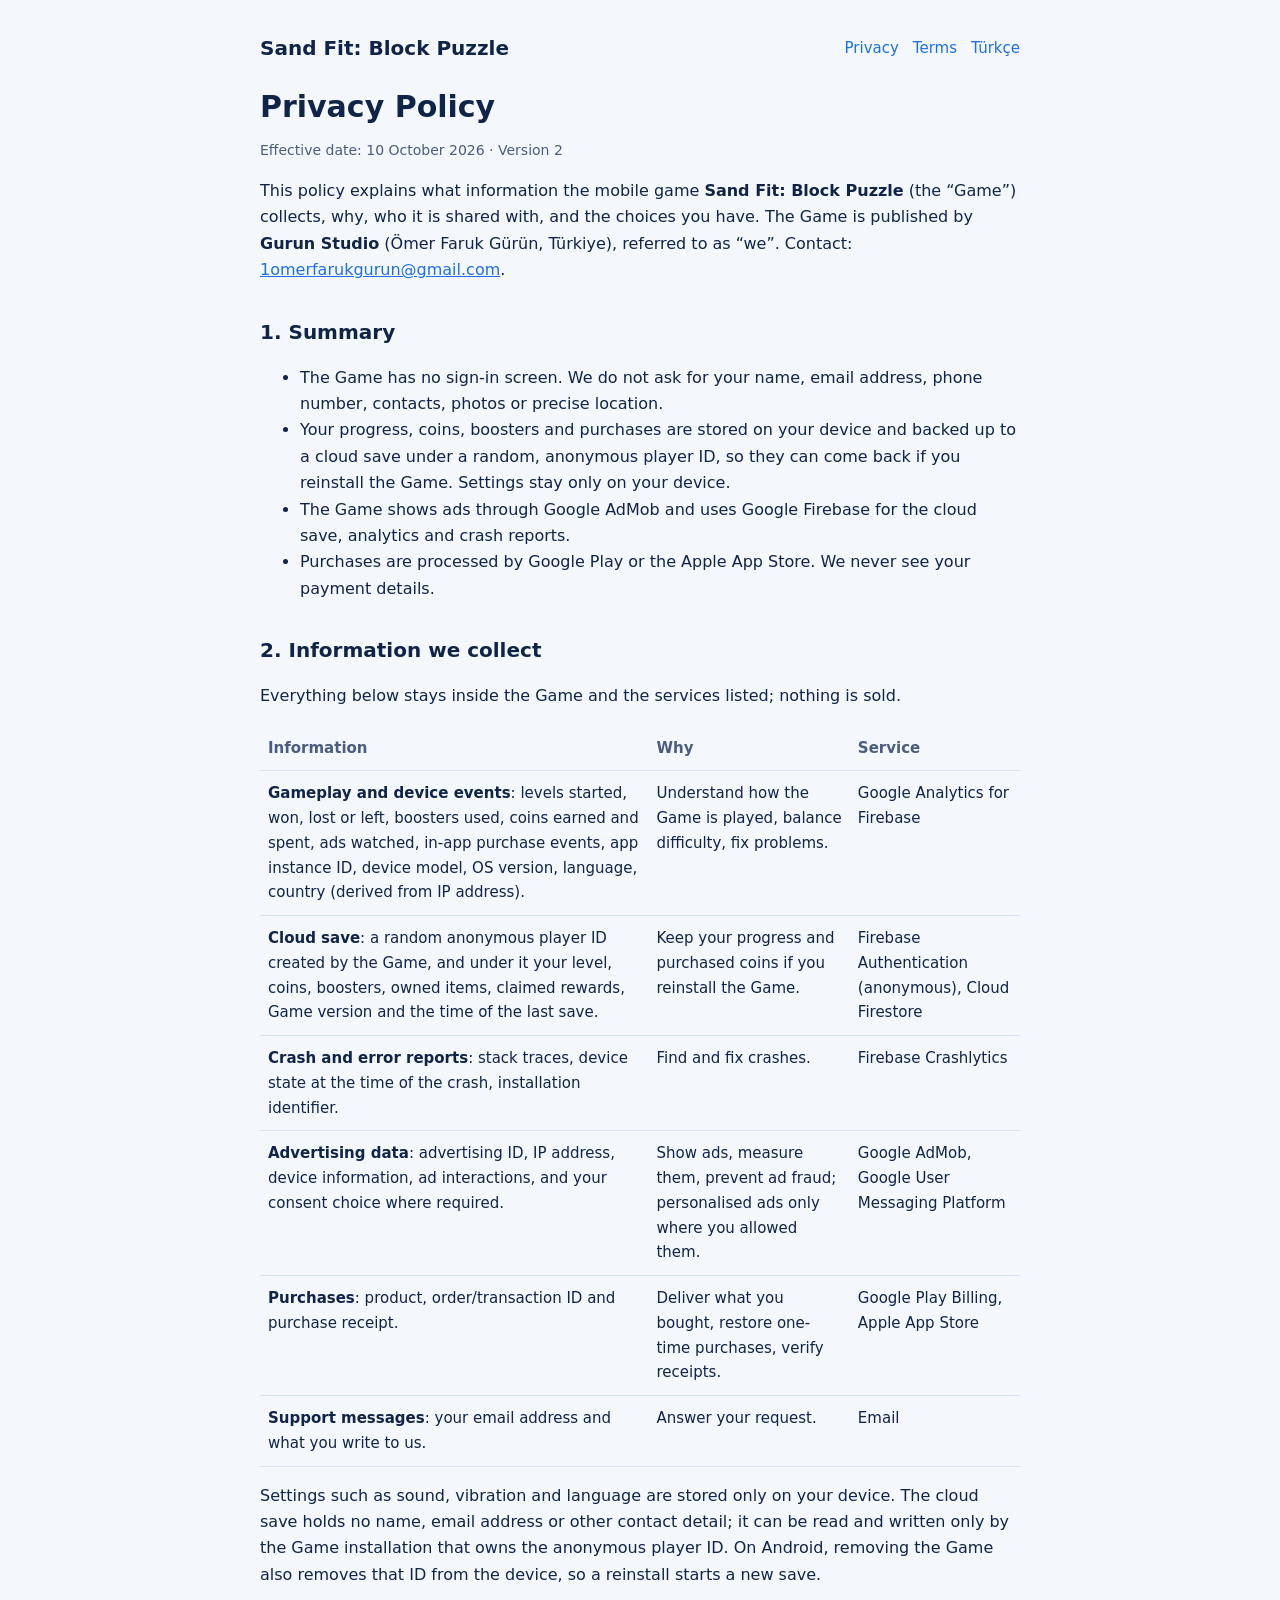
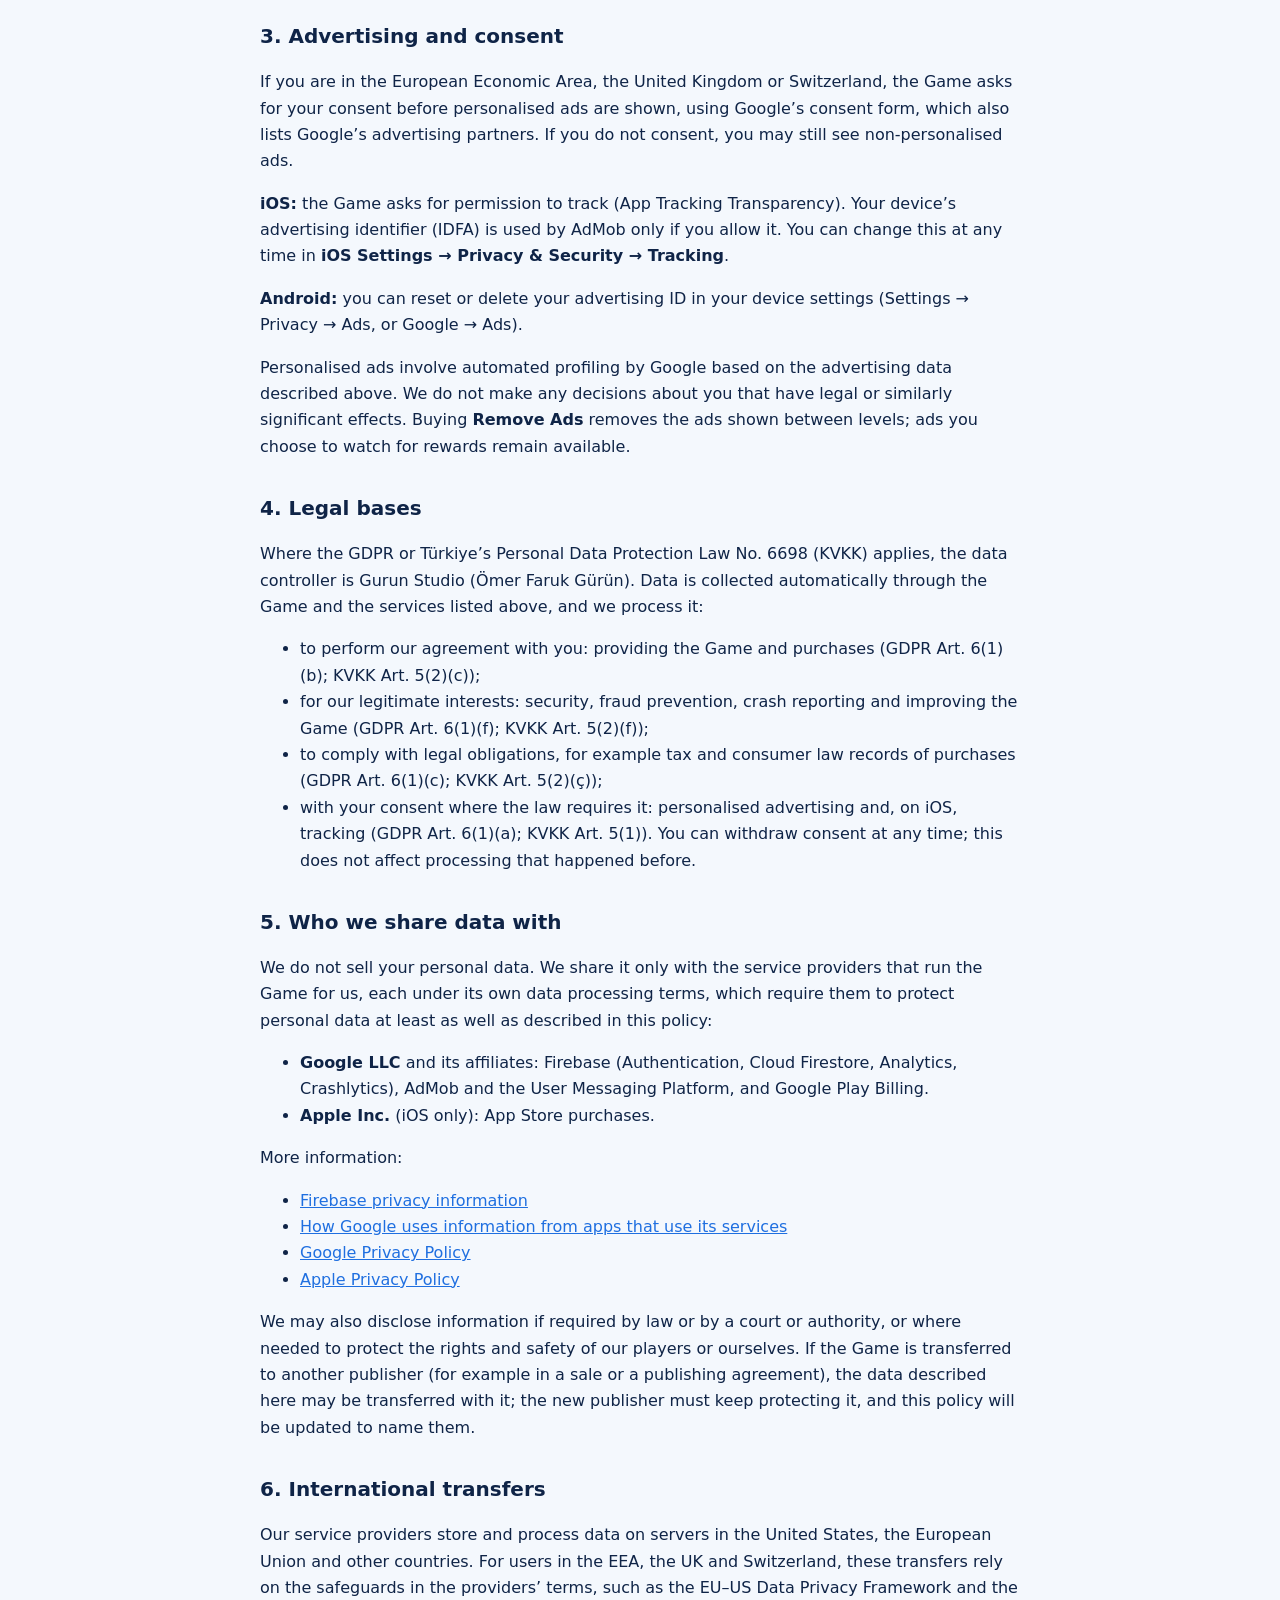
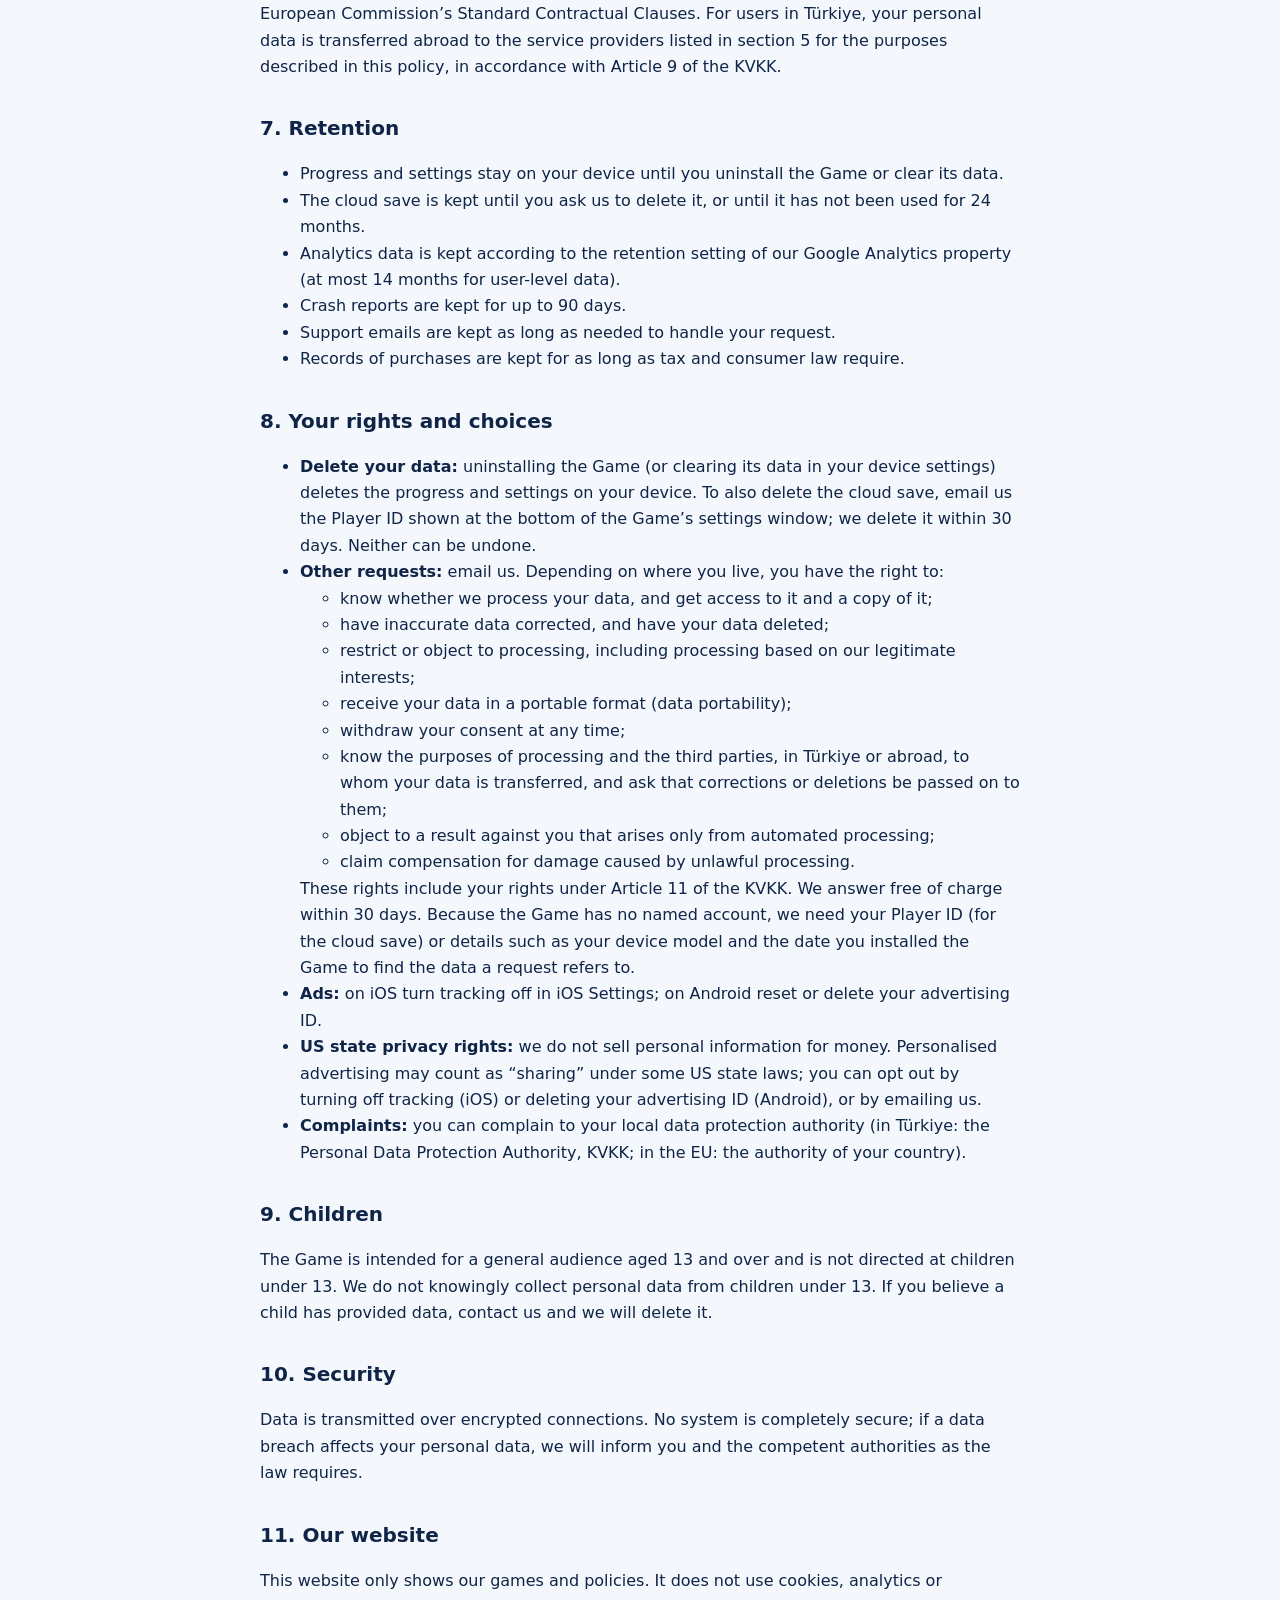
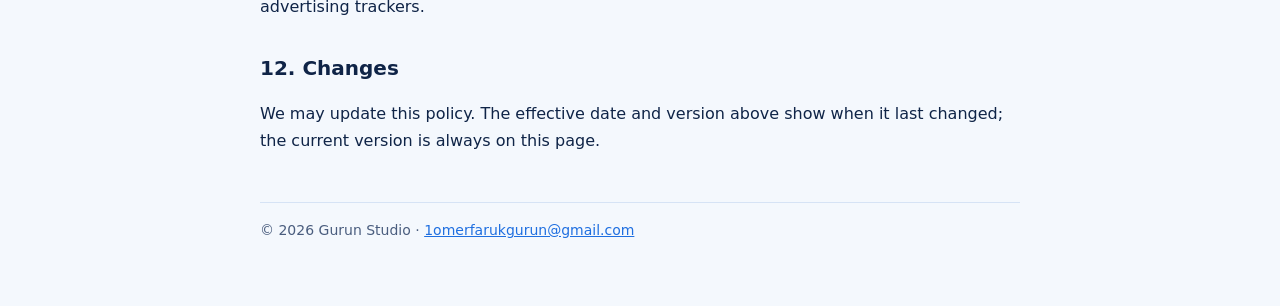
==== sandfit/privacy/index.html @ 0b16d581 "Sand Fit gizlilik politikasi: veri silme bolumune baglanti cipasi" ====
<!doctype html>
<html lang="en">
<head>
<meta charset="utf-8">
<meta name="viewport" content="width=device-width, initial-scale=1">
<title>Privacy Policy – Sand Fit: Block Puzzle</title>
<link rel="stylesheet" href="/sandfit/style.css">
</head>
<body>
<main>
<header>
  <a class="brand" href="/">Sand Fit: Block Puzzle</a>
  <nav><a href="/sandfit/privacy/">Privacy</a><a href="/sandfit/terms/">Terms</a><a href="/sandfit/tr/privacy/">Türkçe</a></nav>
</header>

<h1>Privacy Policy</h1>
<p class="muted">Effective date: 10 October 2026 · Version 2</p>

<p>This policy explains what information the mobile game <strong>Sand Fit: Block Puzzle</strong> (the “Game”) collects, why, who it is shared with, and the choices you have. The Game is published by <strong>Gurun Studio</strong> (Ömer Faruk Gürün, Türkiye), referred to as “we”. Contact: <a href="mailto:1omerfarukgurun@gmail.com">1omerfarukgurun@gmail.com</a>.</p>

<h2>1. Summary</h2>
<ul>
  <li>The Game has no sign-in screen. We do not ask for your name, email address, phone number, contacts, photos or precise location.</li>
  <li>Your progress, coins, boosters and purchases are stored on your device and backed up to a cloud save under a random, anonymous player ID, so they can come back if you reinstall the Game. Settings stay only on your device.</li>
  <li>The Game shows ads through Google AdMob and uses Google Firebase for the cloud save, analytics and crash reports.</li>
  <li>Purchases are processed by Google Play or the Apple App Store. We never see your payment details.</li>
</ul>

<h2>2. Information we collect</h2>
<p>Everything below stays inside the Game and the services listed; nothing is sold.</p>
<div class="table-wrap">
<table>
  <tr><th>Information</th><th>Why</th><th>Service</th></tr>
  <tr><td><strong>Gameplay and device events</strong>: levels started, won, lost or left, boosters used, coins earned and spent, ads watched, in-app purchase events, app instance ID, device model, OS version, language, country (derived from IP address).</td><td>Understand how the Game is played, balance difficulty, fix problems.</td><td>Google Analytics for Firebase</td></tr>
  <tr><td><strong>Cloud save</strong>: a random anonymous player ID created by the Game, and under it your level, coins, boosters, owned items, claimed rewards, Game version and the time of the last save.</td><td>Keep your progress and purchased coins if you reinstall the Game.</td><td>Firebase Authentication (anonymous), Cloud Firestore</td></tr>
  <tr><td><strong>Crash and error reports</strong>: stack traces, device state at the time of the crash, installation identifier.</td><td>Find and fix crashes.</td><td>Firebase Crashlytics</td></tr>
  <tr><td><strong>Advertising data</strong>: advertising ID, IP address, device information, ad interactions, and your consent choice where required.</td><td>Show ads, measure them, prevent ad fraud; personalised ads only where you allowed them.</td><td>Google AdMob, Google User Messaging Platform</td></tr>
  <tr><td><strong>Purchases</strong>: product, order/transaction ID and purchase receipt.</td><td>Deliver what you bought, restore one-time purchases, verify receipts.</td><td>Google Play Billing, Apple App Store</td></tr>
  <tr><td><strong>Support messages</strong>: your email address and what you write to us.</td><td>Answer your request.</td><td>Email</td></tr>
</table>
</div>
<p>Settings such as sound, vibration and language are stored only on your device. The cloud save holds no name, email address or other contact detail; it can be read and written only by the Game installation that owns the anonymous player ID. On Android, removing the Game also removes that ID from the device, so a reinstall starts a new save.</p>

<h2>3. Advertising and consent</h2>
<p>If you are in the European Economic Area, the United Kingdom or Switzerland, the Game asks for your consent before personalised ads are shown, using Google’s consent form, which also lists Google’s advertising partners. If you do not consent, you may still see non-personalised ads.</p>
<p><strong>iOS:</strong> the Game asks for permission to track (App Tracking Transparency). Your device’s advertising identifier (IDFA) is used by AdMob only if you allow it. You can change this at any time in <strong>iOS Settings → Privacy &amp; Security → Tracking</strong>.</p>
<p><strong>Android:</strong> you can reset or delete your advertising ID in your device settings (Settings → Privacy → Ads, or Google → Ads).</p>
<p>Personalised ads involve automated profiling by Google based on the advertising data described above. We do not make any decisions about you that have legal or similarly significant effects. Buying <strong>Remove Ads</strong> removes the ads shown between levels; ads you choose to watch for rewards remain available.</p>

<h2>4. Legal bases</h2>
<p>Where the GDPR or Türkiye’s Personal Data Protection Law No. 6698 (KVKK) applies, the data controller is Gurun Studio (Ömer Faruk Gürün). Data is collected automatically through the Game and the services listed above, and we process it:</p>
<ul>
  <li>to perform our agreement with you: providing the Game and purchases (GDPR Art. 6(1)(b); KVKK Art. 5(2)(c));</li>
  <li>for our legitimate interests: security, fraud prevention, crash reporting and improving the Game (GDPR Art. 6(1)(f); KVKK Art. 5(2)(f));</li>
  <li>to comply with legal obligations, for example tax and consumer law records of purchases (GDPR Art. 6(1)(c); KVKK Art. 5(2)(ç));</li>
  <li>with your consent where the law requires it: personalised advertising and, on iOS, tracking (GDPR Art. 6(1)(a); KVKK Art. 5(1)). You can withdraw consent at any time; this does not affect processing that happened before.</li>
</ul>

<h2>5. Who we share data with</h2>
<p>We do not sell your personal data. We share it only with the service providers that run the Game for us, each under its own data processing terms, which require them to protect personal data at least as well as described in this policy:</p>
<ul>
  <li><strong>Google LLC</strong> and its affiliates: Firebase (Authentication, Cloud Firestore, Analytics, Crashlytics), AdMob and the User Messaging Platform, and Google Play Billing.</li>
  <li><strong>Apple Inc.</strong> (iOS only): App Store purchases.</li>
</ul>
<p>More information:</p>
<ul>
  <li><a href="https://firebase.google.com/support/privacy" rel="noopener">Firebase privacy information</a></li>
  <li><a href="https://policies.google.com/technologies/partner-sites" rel="noopener">How Google uses information from apps that use its services</a></li>
  <li><a href="https://policies.google.com/privacy" rel="noopener">Google Privacy Policy</a></li>
  <li><a href="https://www.apple.com/legal/privacy/" rel="noopener">Apple Privacy Policy</a></li>
</ul>
<p>We may also disclose information if required by law or by a court or authority, or where needed to protect the rights and safety of our players or ourselves. If the Game is transferred to another publisher (for example in a sale or a publishing agreement), the data described here may be transferred with it; the new publisher must keep protecting it, and this policy will be updated to name them.</p>

<h2>6. International transfers</h2>
<p>Our service providers store and process data on servers in the United States, the European Union and other countries. For users in the EEA, the UK and Switzerland, these transfers rely on the safeguards in the providers’ terms, such as the EU–US Data Privacy Framework and the European Commission’s Standard Contractual Clauses. For users in Türkiye, your personal data is transferred abroad to the service providers listed in section 5 for the purposes described in this policy, in accordance with Article 9 of the KVKK.</p>

<h2>7. Retention</h2>
<ul>
  <li>Progress and settings stay on your device until you uninstall the Game or clear its data.</li>
  <li>The cloud save is kept until you ask us to delete it, or until it has not been used for 24 months.</li>
  <li>Analytics data is kept according to the retention setting of our Google Analytics property (at most 14 months for user-level data).</li>
  <li>Crash reports are kept for up to 90 days.</li>
  <li>Support emails are kept as long as needed to handle your request.</li>
  <li>Records of purchases are kept for as long as tax and consumer law require.</li>
</ul>

<h2 id="delete">8. Your rights and choices</h2>
<ul>
  <li><strong>Delete your data:</strong> uninstalling the Game (or clearing its data in your device settings) deletes the progress and settings on your device. To also delete the cloud save, email us the Player ID shown at the bottom of the Game’s settings window; we delete it within 30 days. Neither can be undone.</li>
  <li><strong>Other requests:</strong> email us. Depending on where you live, you have the right to:
    <ul>
      <li>know whether we process your data, and get access to it and a copy of it;</li>
      <li>have inaccurate data corrected, and have your data deleted;</li>
      <li>restrict or object to processing, including processing based on our legitimate interests;</li>
      <li>receive your data in a portable format (data portability);</li>
      <li>withdraw your consent at any time;</li>
      <li>know the purposes of processing and the third parties, in Türkiye or abroad, to whom your data is transferred, and ask that corrections or deletions be passed on to them;</li>
      <li>object to a result against you that arises only from automated processing;</li>
      <li>claim compensation for damage caused by unlawful processing.</li>
    </ul>
    These rights include your rights under Article 11 of the KVKK. We answer free of charge within 30 days. Because the Game has no named account, we need your Player ID (for the cloud save) or details such as your device model and the date you installed the Game to find the data a request refers to.</li>
  <li><strong>Ads:</strong> on iOS turn tracking off in iOS Settings; on Android reset or delete your advertising ID.</li>
  <li><strong>US state privacy rights:</strong> we do not sell personal information for money. Personalised advertising may count as “sharing” under some US state laws; you can opt out by turning off tracking (iOS) or deleting your advertising ID (Android), or by emailing us.</li>
  <li><strong>Complaints:</strong> you can complain to your local data protection authority (in Türkiye: the Personal Data Protection Authority, KVKK; in the EU: the authority of your country).</li>
</ul>

<h2>9. Children</h2>
<p>The Game is intended for a general audience aged 13 and over and is not directed at children under 13. We do not knowingly collect personal data from children under 13. If you believe a child has provided data, contact us and we will delete it.</p>

<h2>10. Security</h2>
<p>Data is transmitted over encrypted connections. No system is completely secure; if a data breach affects your personal data, we will inform you and the competent authorities as the law requires.</p>

<h2>11. Our website</h2>
<p>This website only shows our games and policies. It does not use cookies, analytics or advertising trackers.</p>

<h2>12. Changes</h2>
<p>We may update this policy. The effective date and version above show when it last changed; the current version is always on this page.</p>

<footer class="muted">© 2026 Gurun Studio · <a href="mailto:1omerfarukgurun@gmail.com">1omerfarukgurun@gmail.com</a></footer>
</main>
</body>
</html>
---- sandfit/style.css ----
:root {
  --ink: #0f2447;
  --muted: #4a5d7e;
  --line: #d6e3f5;
  --bg: #f4f8fd;
  --card: #ffffff;
  --accent: #1f6fe0;
}
@media (prefers-color-scheme: dark) {
  :root { --ink: #e6eefb; --muted: #9fb2d0; --line: #253a5c; --bg: #0c1a33; --card: #13264a; --accent: #6aa8ff; }
}
* { box-sizing: border-box; }
body {
  margin: 0;
  font: 16px/1.65 system-ui, -apple-system, "Segoe UI", Roboto, sans-serif;
  color: var(--ink);
  background: var(--bg);
  padding: 0 16px;
}
main { max-width: 760px; margin: 0 auto; padding: 32px 0 64px; }
header { display: flex; justify-content: space-between; align-items: center; gap: 12px; flex-wrap: wrap; margin-bottom: 24px; }
header a.brand { font-weight: 800; font-size: 20px; color: var(--ink); text-decoration: none; }
nav a { margin-left: 14px; color: var(--accent); text-decoration: none; font-size: 15px; }
nav a:first-child { margin-left: 0; }
h1 { font-size: 30px; line-height: 1.2; margin: 8px 0 4px; }
h2 { font-size: 20px; margin: 32px 0 8px; }
p, li { color: var(--ink); }
.muted { color: var(--muted); font-size: 14px; }
table { width: 100%; border-collapse: collapse; font-size: 15px; }
th, td { text-align: left; vertical-align: top; padding: 10px 8px; border-bottom: 1px solid var(--line); }
th { color: var(--muted); font-weight: 600; }
.table-wrap { overflow-x: auto; }
a { color: var(--accent); }
footer { margin-top: 48px; padding-top: 16px; border-top: 1px solid var(--line); }
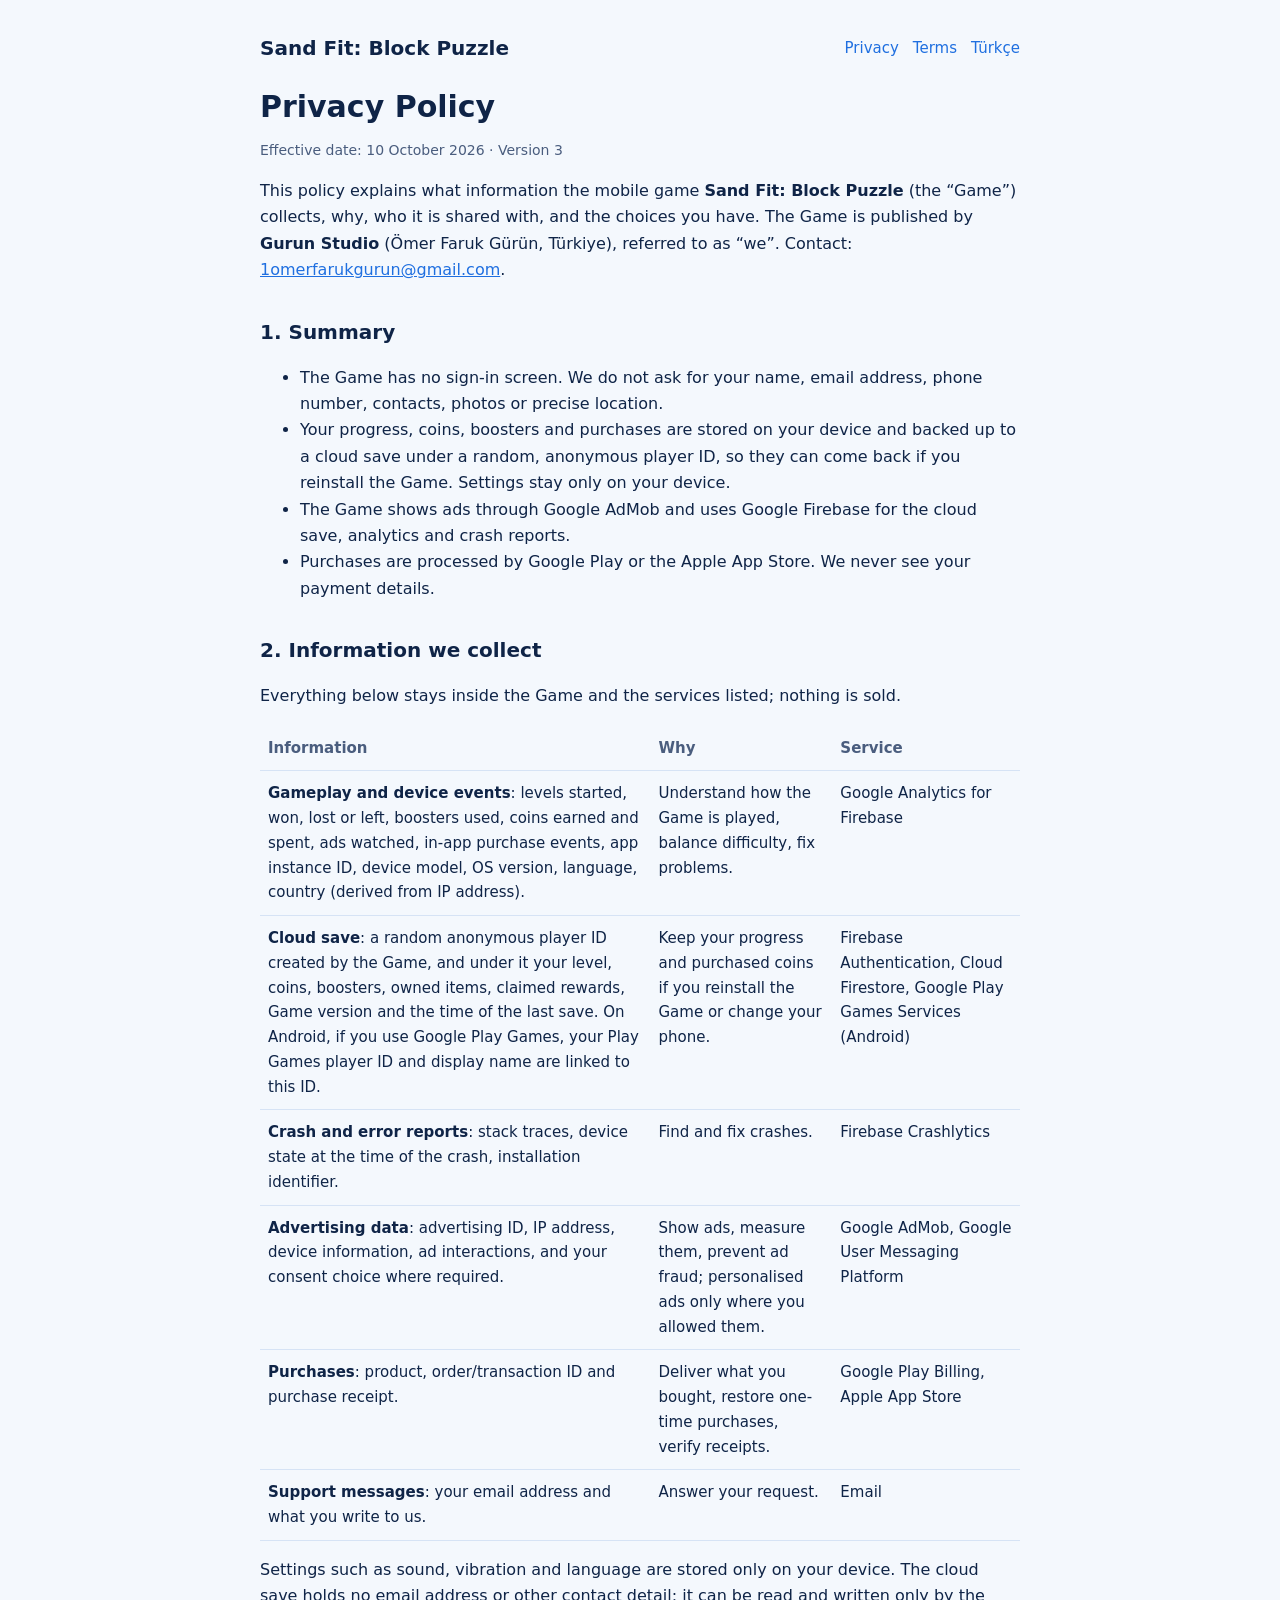
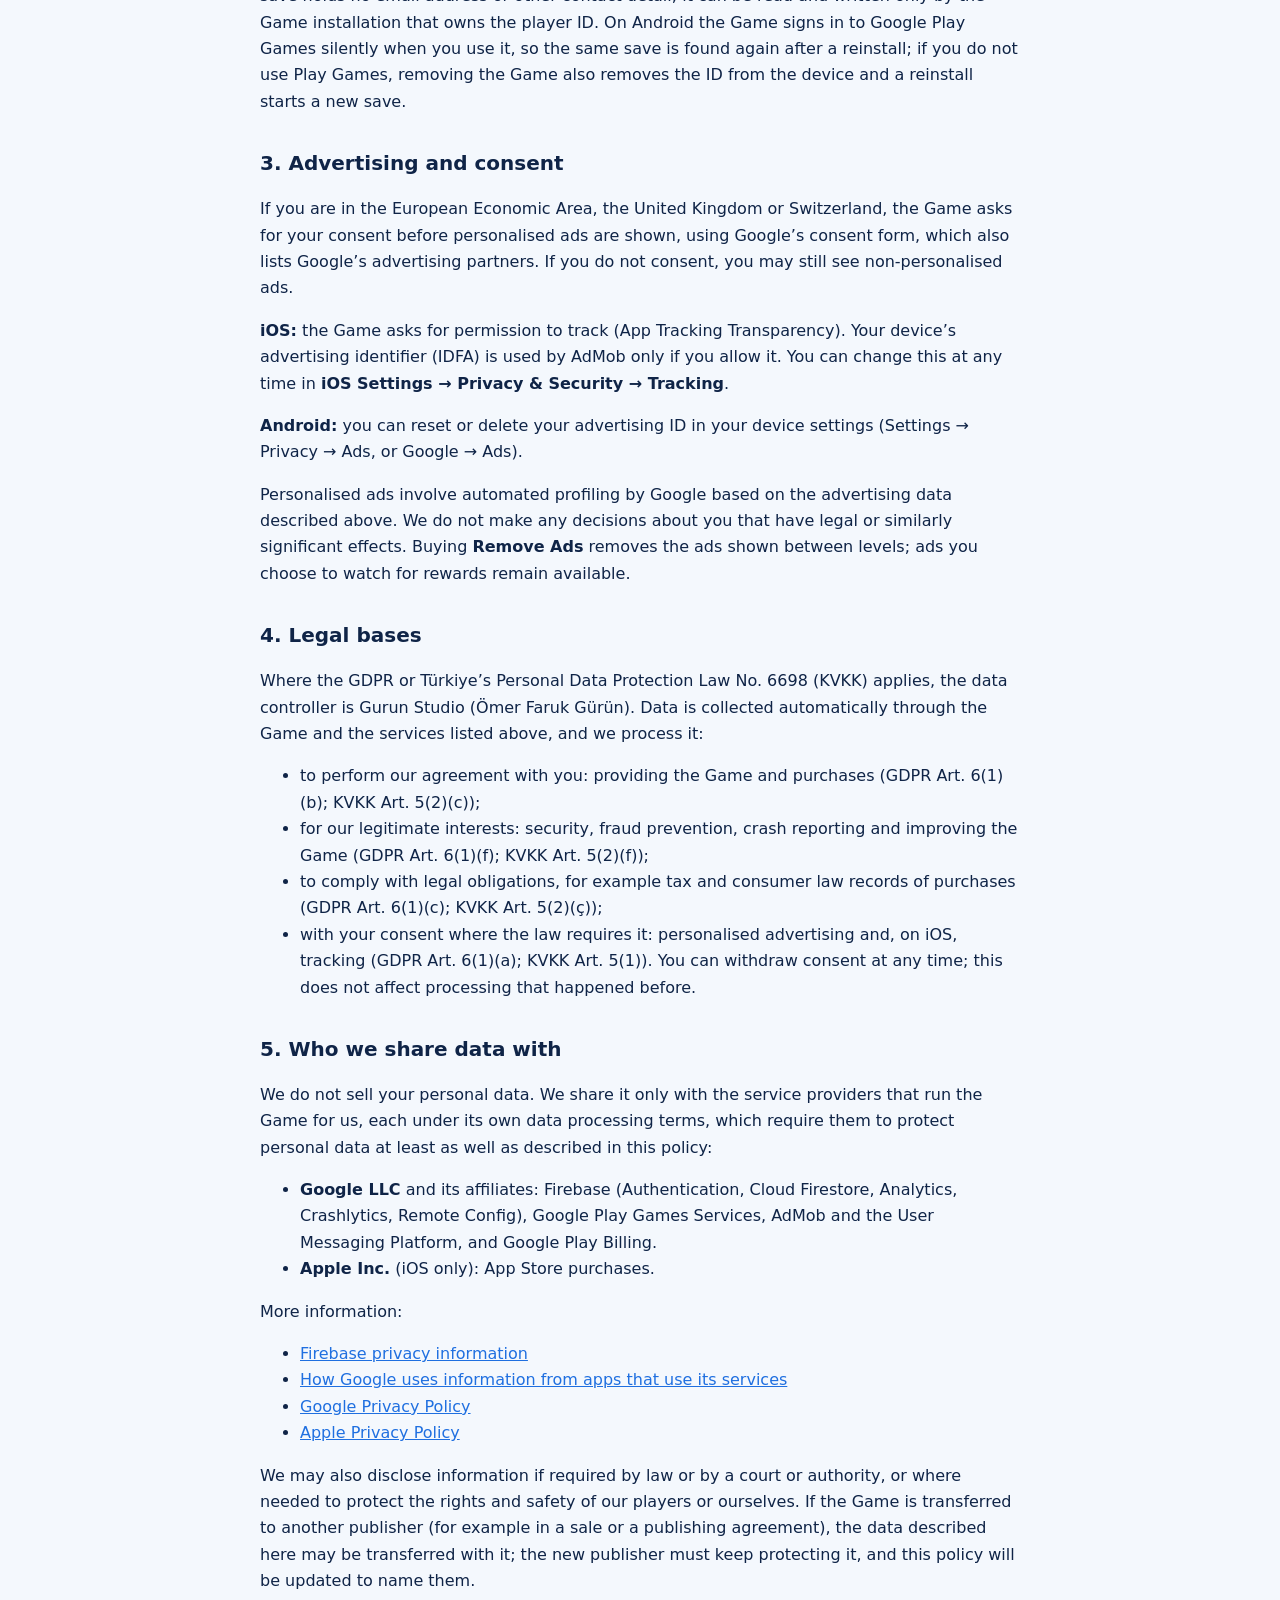
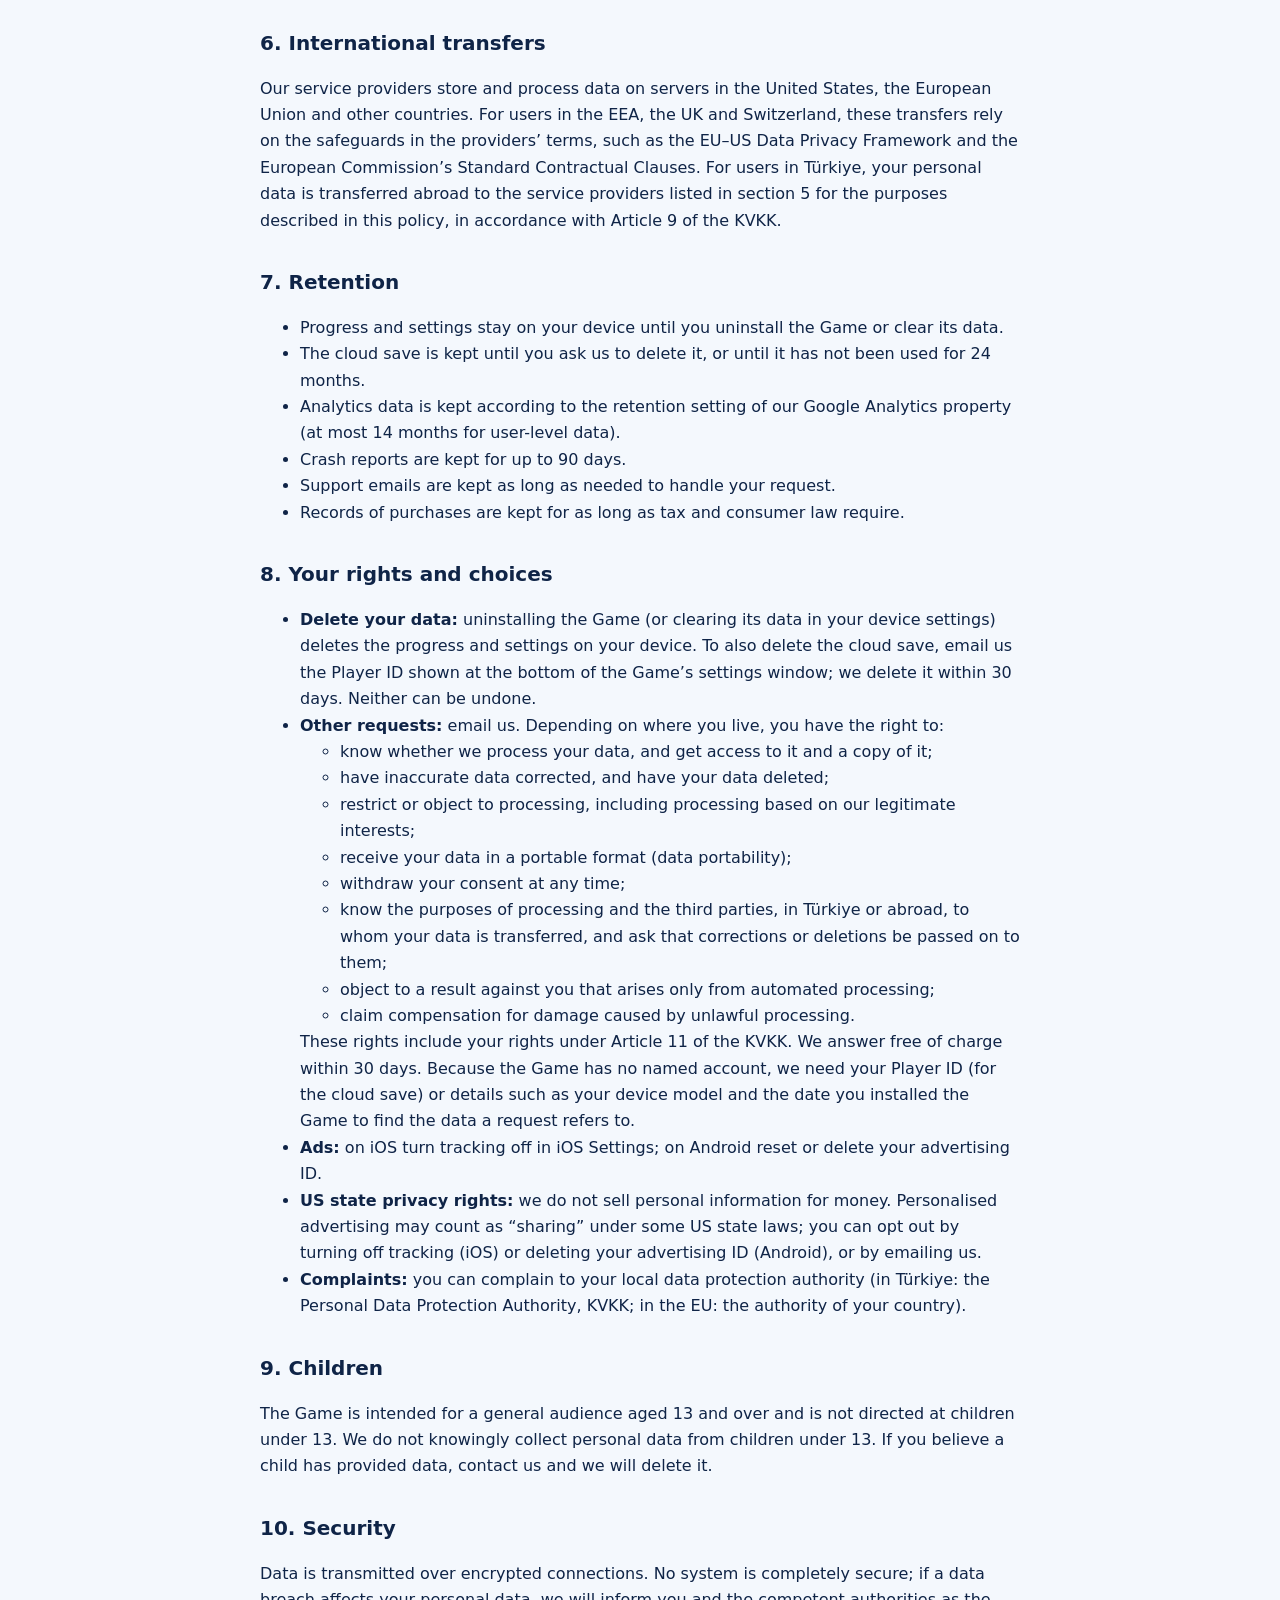
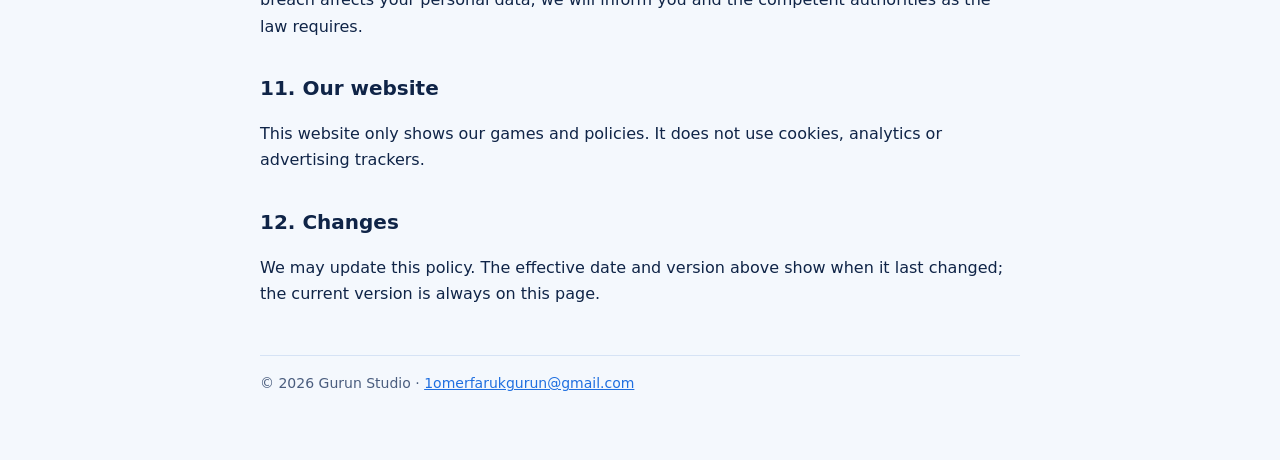
==== commit 1cb45083: "Sand Fit gizlilik politikasi surum 3: Play Games baglantisi, Remote Config" ====
--- a/sandfit/privacy/index.html
+++ b/sandfit/privacy/index.html
@@ -14,7 +14,7 @@
 </header>
 
 <h1>Privacy Policy</h1>
-<p class="muted">Effective date: 10 October 2026 · Version 2</p>
+<p class="muted">Effective date: 10 October 2026 · Version 3</p>
 
 <p>This policy explains what information the mobile game <strong>Sand Fit: Block Puzzle</strong> (the “Game”) collects, why, who it is shared with, and the choices you have. The Game is published by <strong>Gurun Studio</strong> (Ömer Faruk Gürün, Türkiye), referred to as “we”. Contact: <a href="mailto:1omerfarukgurun@gmail.com">1omerfarukgurun@gmail.com</a>.</p>
 
@@ -32,14 +32,14 @@
 <table>
   <tr><th>Information</th><th>Why</th><th>Service</th></tr>
   <tr><td><strong>Gameplay and device events</strong>: levels started, won, lost or left, boosters used, coins earned and spent, ads watched, in-app purchase events, app instance ID, device model, OS version, language, country (derived from IP address).</td><td>Understand how the Game is played, balance difficulty, fix problems.</td><td>Google Analytics for Firebase</td></tr>
-  <tr><td><strong>Cloud save</strong>: a random anonymous player ID created by the Game, and under it your level, coins, boosters, owned items, claimed rewards, Game version and the time of the last save.</td><td>Keep your progress and purchased coins if you reinstall the Game.</td><td>Firebase Authentication (anonymous), Cloud Firestore</td></tr>
+  <tr><td><strong>Cloud save</strong>: a random anonymous player ID created by the Game, and under it your level, coins, boosters, owned items, claimed rewards, Game version and the time of the last save. On Android, if you use Google Play Games, your Play Games player ID and display name are linked to this ID.</td><td>Keep your progress and purchased coins if you reinstall the Game or change your phone.</td><td>Firebase Authentication, Cloud Firestore, Google Play Games Services (Android)</td></tr>
   <tr><td><strong>Crash and error reports</strong>: stack traces, device state at the time of the crash, installation identifier.</td><td>Find and fix crashes.</td><td>Firebase Crashlytics</td></tr>
   <tr><td><strong>Advertising data</strong>: advertising ID, IP address, device information, ad interactions, and your consent choice where required.</td><td>Show ads, measure them, prevent ad fraud; personalised ads only where you allowed them.</td><td>Google AdMob, Google User Messaging Platform</td></tr>
   <tr><td><strong>Purchases</strong>: product, order/transaction ID and purchase receipt.</td><td>Deliver what you bought, restore one-time purchases, verify receipts.</td><td>Google Play Billing, Apple App Store</td></tr>
   <tr><td><strong>Support messages</strong>: your email address and what you write to us.</td><td>Answer your request.</td><td>Email</td></tr>
 </table>
 </div>
-<p>Settings such as sound, vibration and language are stored only on your device. The cloud save holds no name, email address or other contact detail; it can be read and written only by the Game installation that owns the anonymous player ID. On Android, removing the Game also removes that ID from the device, so a reinstall starts a new save.</p>
+<p>Settings such as sound, vibration and language are stored only on your device. The cloud save holds no email address or other contact detail; it can be read and written only by the Game installation that owns the player ID. On Android the Game signs in to Google Play Games silently when you use it, so the same save is found again after a reinstall; if you do not use Play Games, removing the Game also removes the ID from the device and a reinstall starts a new save.</p>
 
 <h2>3. Advertising and consent</h2>
 <p>If you are in the European Economic Area, the United Kingdom or Switzerland, the Game asks for your consent before personalised ads are shown, using Google’s consent form, which also lists Google’s advertising partners. If you do not consent, you may still see non-personalised ads.</p>
@@ -59,7 +59,7 @@
 <h2>5. Who we share data with</h2>
 <p>We do not sell your personal data. We share it only with the service providers that run the Game for us, each under its own data processing terms, which require them to protect personal data at least as well as described in this policy:</p>
 <ul>
-  <li><strong>Google LLC</strong> and its affiliates: Firebase (Authentication, Cloud Firestore, Analytics, Crashlytics), AdMob and the User Messaging Platform, and Google Play Billing.</li>
+  <li><strong>Google LLC</strong> and its affiliates: Firebase (Authentication, Cloud Firestore, Analytics, Crashlytics, Remote Config), Google Play Games Services, AdMob and the User Messaging Platform, and Google Play Billing.</li>
   <li><strong>Apple Inc.</strong> (iOS only): App Store purchases.</li>
 </ul>
 <p>More information:</p>
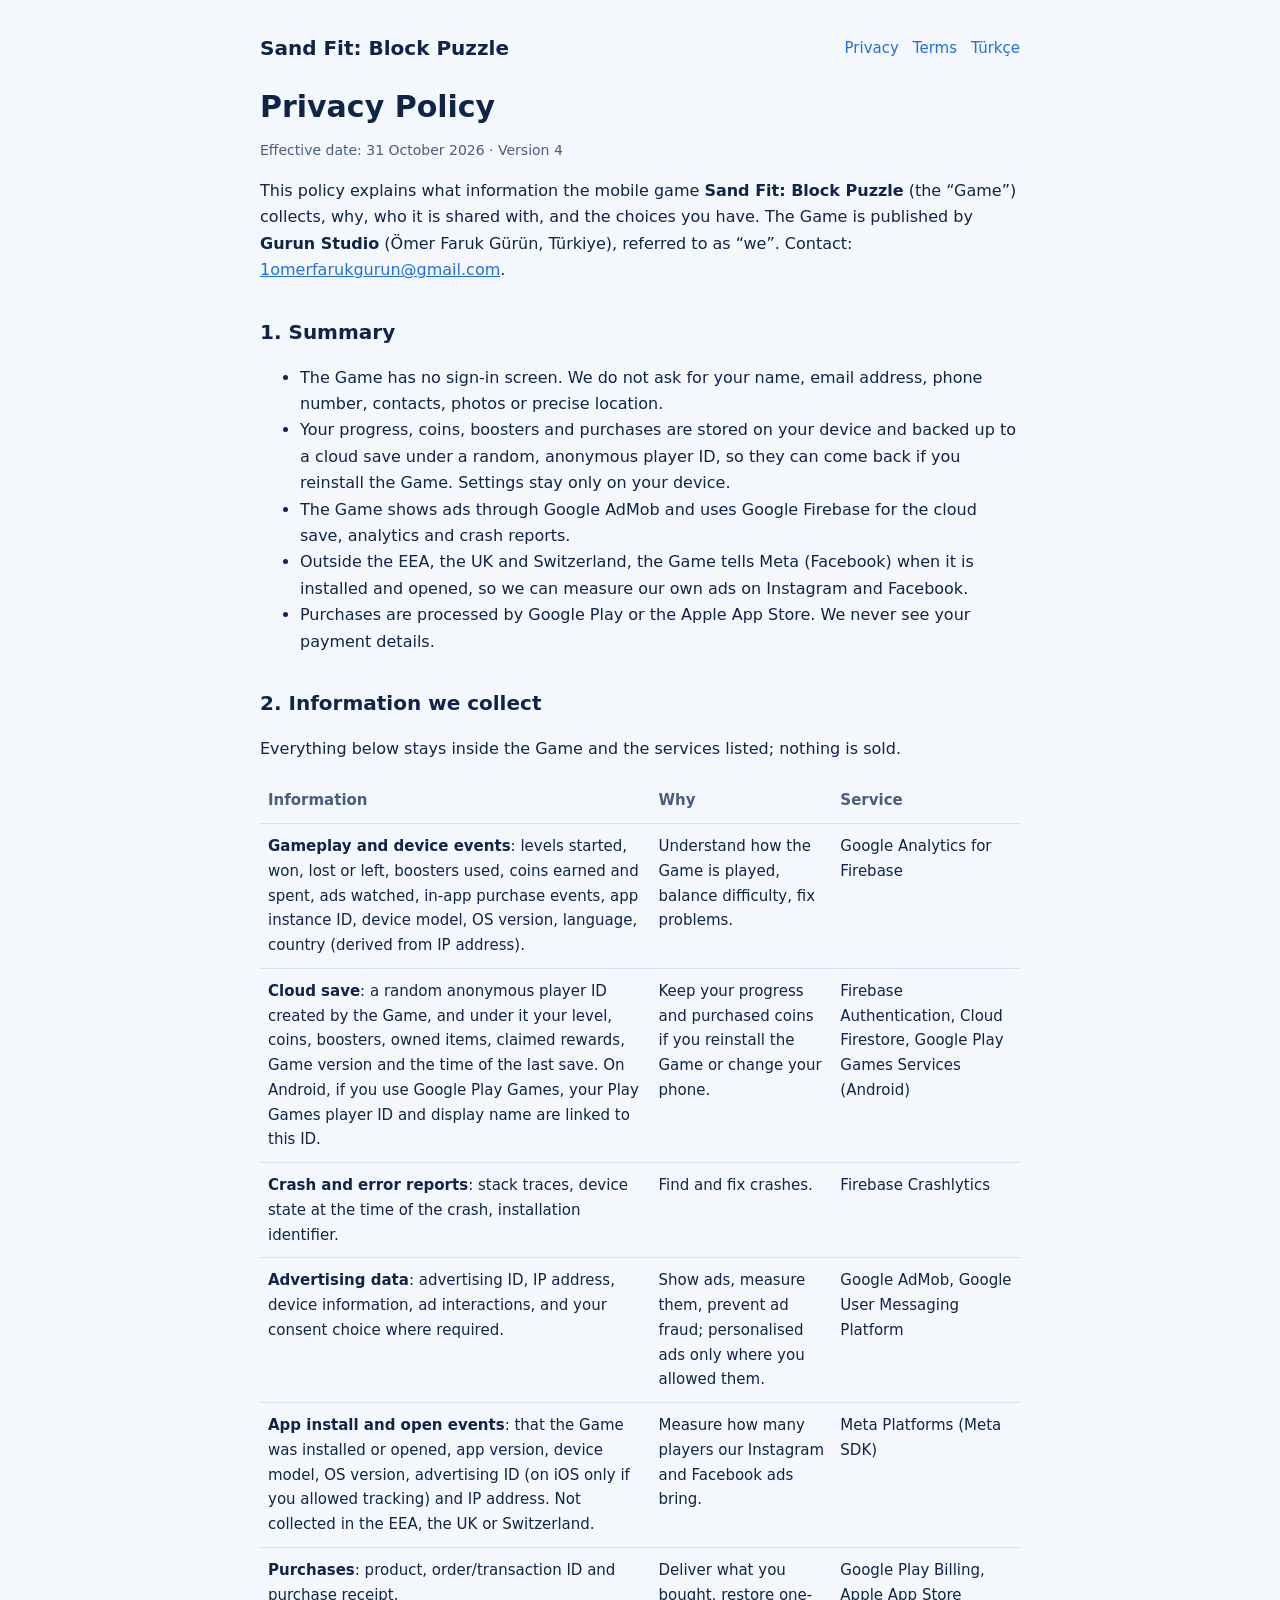
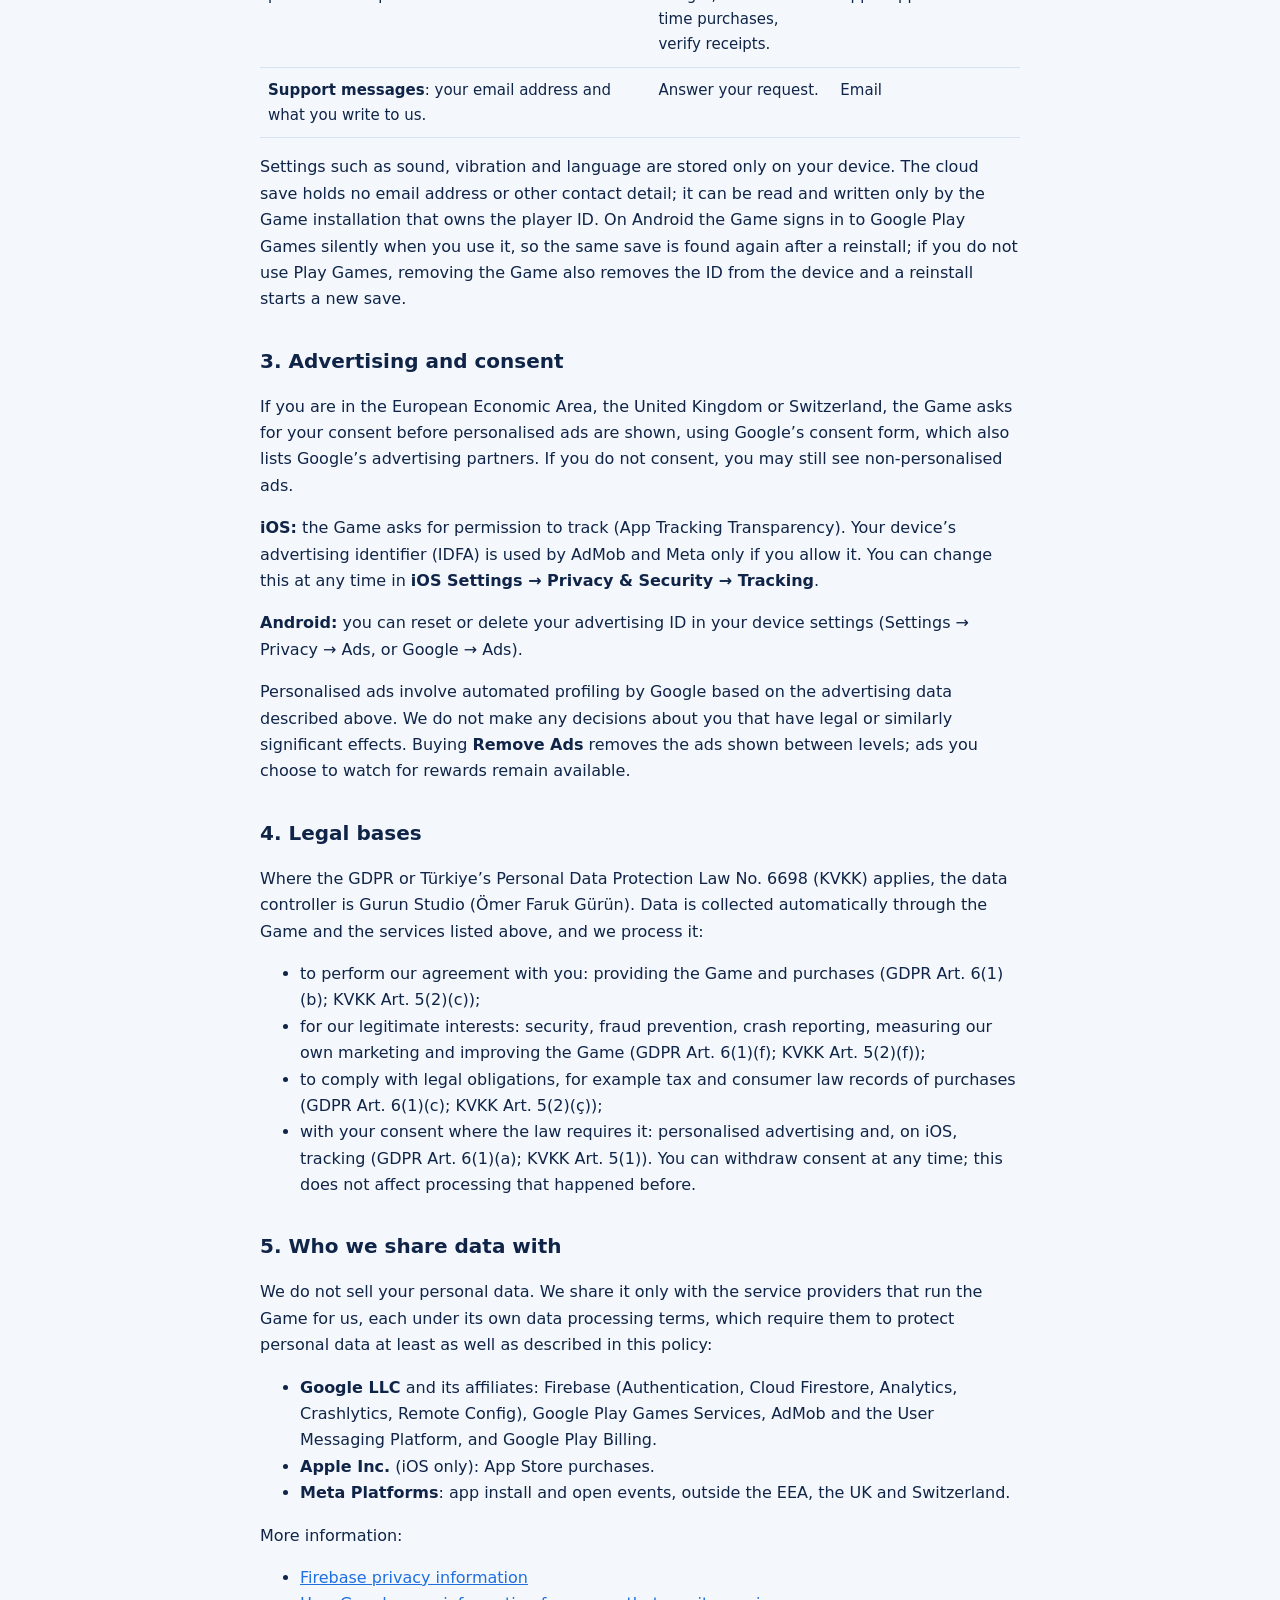
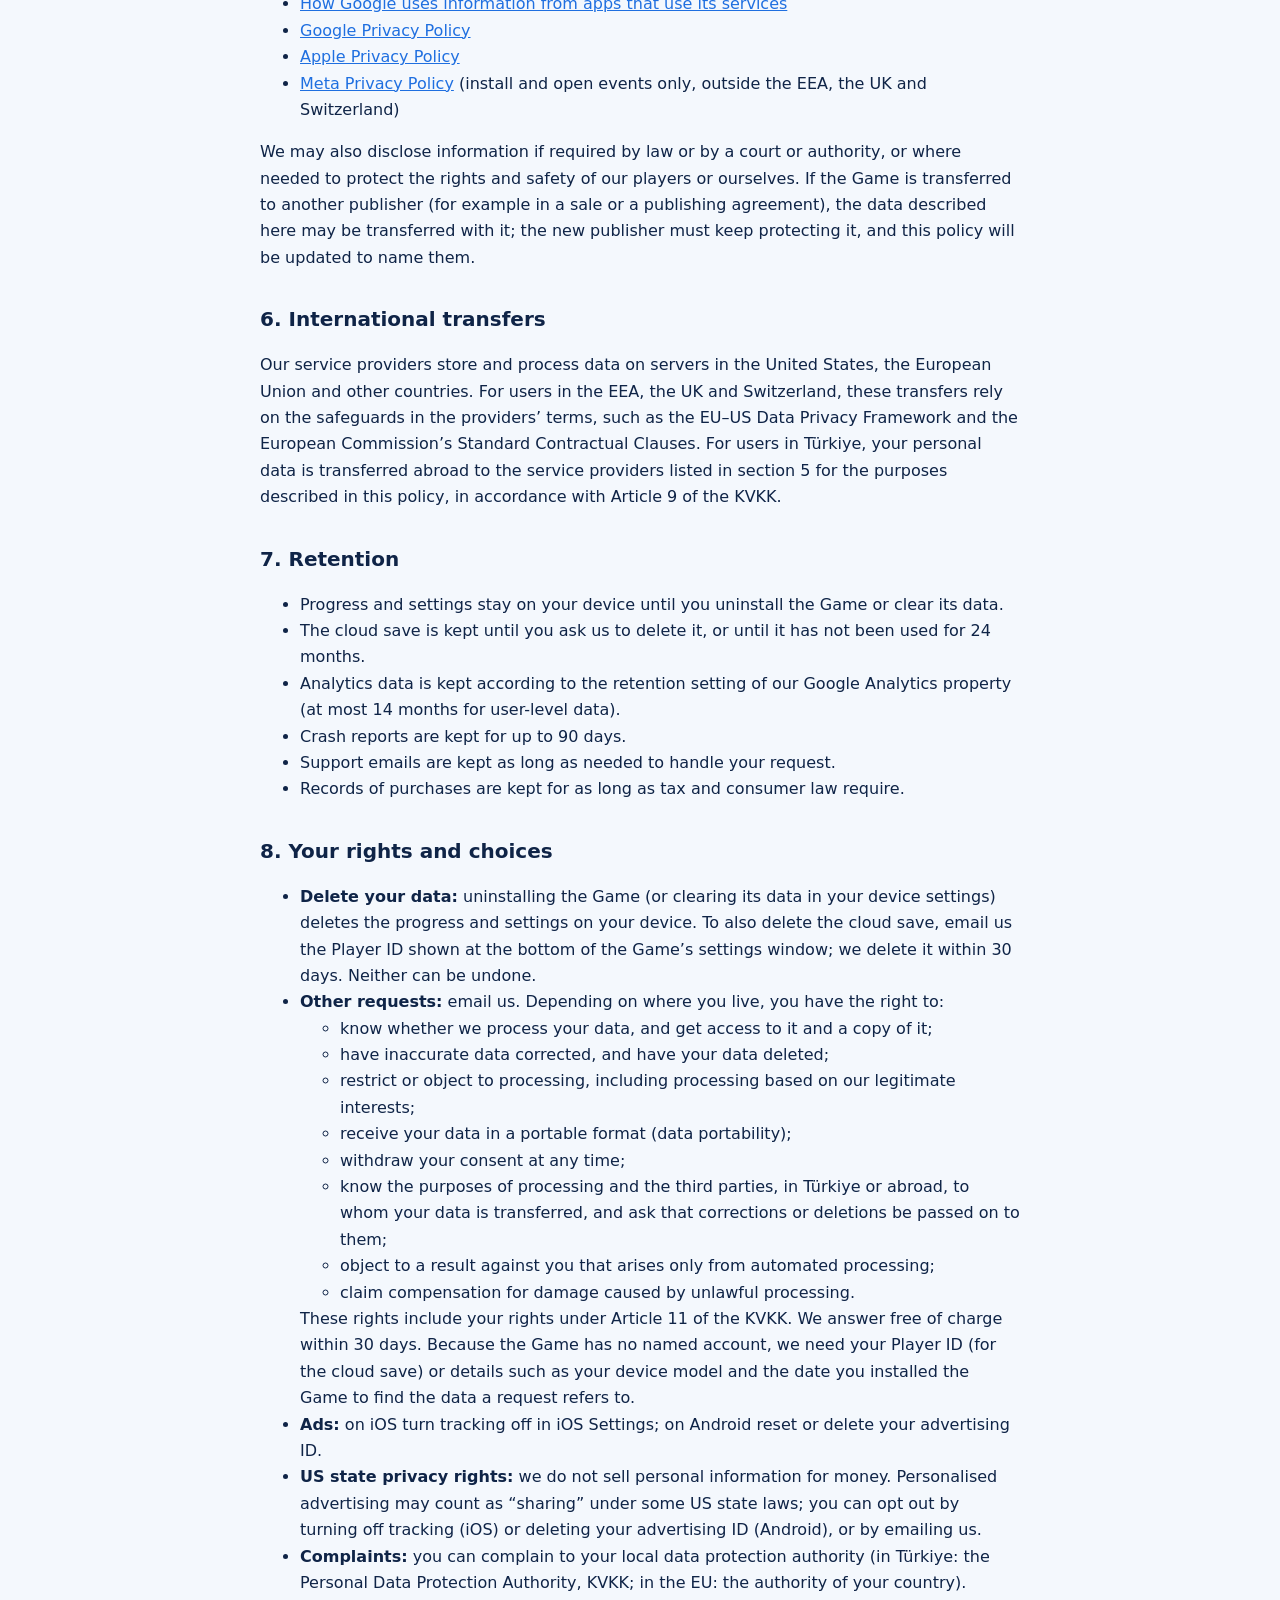
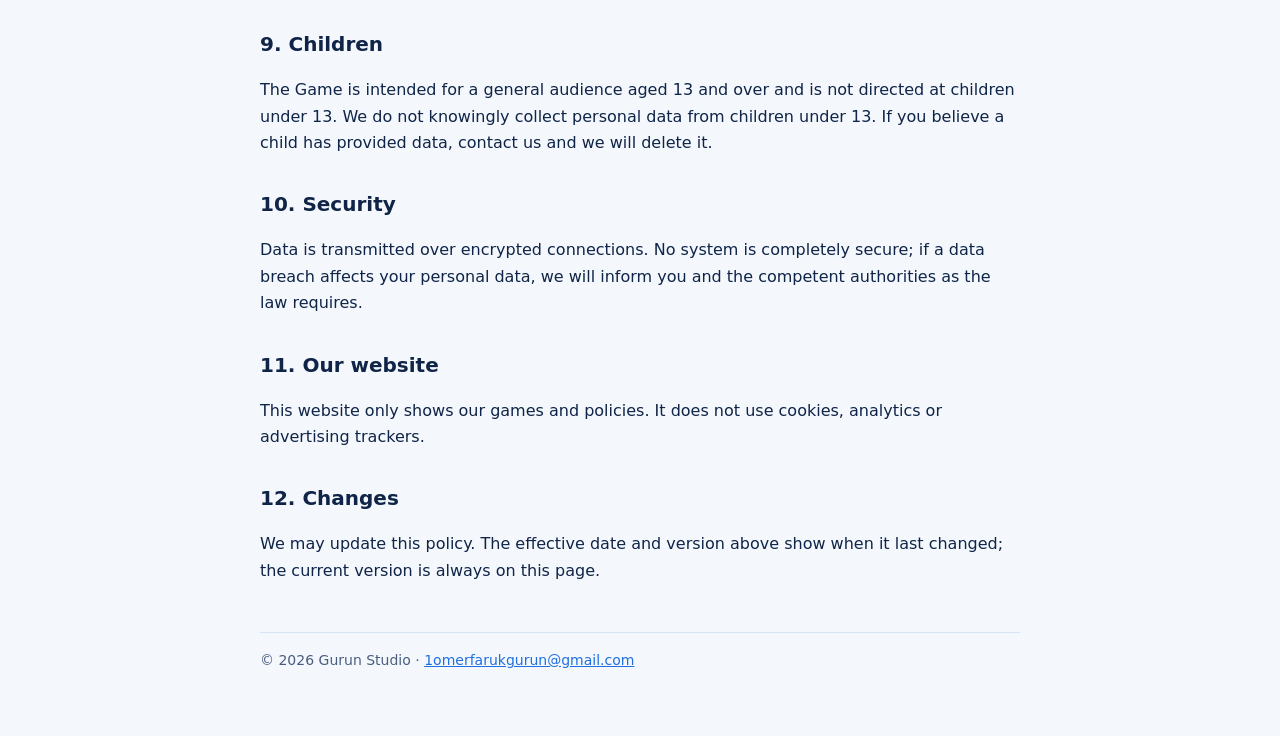
==== commit 5acb3edd: "Sand Fit gizlilik politikasi surum 4: Meta (kurulum ve acilis olaylari, AEA disi)" ====
--- a/sandfit/privacy/index.html
+++ b/sandfit/privacy/index.html
@@ -14,7 +14,7 @@
 </header>
 
 <h1>Privacy Policy</h1>
-<p class="muted">Effective date: 10 October 2026 · Version 3</p>
+<p class="muted">Effective date: 31 October 2026 · Version 4</p>
 
 <p>This policy explains what information the mobile game <strong>Sand Fit: Block Puzzle</strong> (the “Game”) collects, why, who it is shared with, and the choices you have. The Game is published by <strong>Gurun Studio</strong> (Ömer Faruk Gürün, Türkiye), referred to as “we”. Contact: <a href="mailto:1omerfarukgurun@gmail.com">1omerfarukgurun@gmail.com</a>.</p>
 
@@ -23,6 +23,7 @@
   <li>The Game has no sign-in screen. We do not ask for your name, email address, phone number, contacts, photos or precise location.</li>
   <li>Your progress, coins, boosters and purchases are stored on your device and backed up to a cloud save under a random, anonymous player ID, so they can come back if you reinstall the Game. Settings stay only on your device.</li>
   <li>The Game shows ads through Google AdMob and uses Google Firebase for the cloud save, analytics and crash reports.</li>
+  <li>Outside the EEA, the UK and Switzerland, the Game tells Meta (Facebook) when it is installed and opened, so we can measure our own ads on Instagram and Facebook.</li>
   <li>Purchases are processed by Google Play or the Apple App Store. We never see your payment details.</li>
 </ul>
 
@@ -35,6 +36,7 @@
   <tr><td><strong>Cloud save</strong>: a random anonymous player ID created by the Game, and under it your level, coins, boosters, owned items, claimed rewards, Game version and the time of the last save. On Android, if you use Google Play Games, your Play Games player ID and display name are linked to this ID.</td><td>Keep your progress and purchased coins if you reinstall the Game or change your phone.</td><td>Firebase Authentication, Cloud Firestore, Google Play Games Services (Android)</td></tr>
   <tr><td><strong>Crash and error reports</strong>: stack traces, device state at the time of the crash, installation identifier.</td><td>Find and fix crashes.</td><td>Firebase Crashlytics</td></tr>
   <tr><td><strong>Advertising data</strong>: advertising ID, IP address, device information, ad interactions, and your consent choice where required.</td><td>Show ads, measure them, prevent ad fraud; personalised ads only where you allowed them.</td><td>Google AdMob, Google User Messaging Platform</td></tr>
+  <tr><td><strong>App install and open events</strong>: that the Game was installed or opened, app version, device model, OS version, advertising ID (on iOS only if you allowed tracking) and IP address. Not collected in the EEA, the UK or Switzerland.</td><td>Measure how many players our Instagram and Facebook ads bring.</td><td>Meta Platforms (Meta SDK)</td></tr>
   <tr><td><strong>Purchases</strong>: product, order/transaction ID and purchase receipt.</td><td>Deliver what you bought, restore one-time purchases, verify receipts.</td><td>Google Play Billing, Apple App Store</td></tr>
   <tr><td><strong>Support messages</strong>: your email address and what you write to us.</td><td>Answer your request.</td><td>Email</td></tr>
 </table>
@@ -43,7 +45,7 @@
 
 <h2>3. Advertising and consent</h2>
 <p>If you are in the European Economic Area, the United Kingdom or Switzerland, the Game asks for your consent before personalised ads are shown, using Google’s consent form, which also lists Google’s advertising partners. If you do not consent, you may still see non-personalised ads.</p>
-<p><strong>iOS:</strong> the Game asks for permission to track (App Tracking Transparency). Your device’s advertising identifier (IDFA) is used by AdMob only if you allow it. You can change this at any time in <strong>iOS Settings → Privacy &amp; Security → Tracking</strong>.</p>
+<p><strong>iOS:</strong> the Game asks for permission to track (App Tracking Transparency). Your device’s advertising identifier (IDFA) is used by AdMob and Meta only if you allow it. You can change this at any time in <strong>iOS Settings → Privacy &amp; Security → Tracking</strong>.</p>
 <p><strong>Android:</strong> you can reset or delete your advertising ID in your device settings (Settings → Privacy → Ads, or Google → Ads).</p>
 <p>Personalised ads involve automated profiling by Google based on the advertising data described above. We do not make any decisions about you that have legal or similarly significant effects. Buying <strong>Remove Ads</strong> removes the ads shown between levels; ads you choose to watch for rewards remain available.</p>
 
@@ -51,7 +53,7 @@
 <p>Where the GDPR or Türkiye’s Personal Data Protection Law No. 6698 (KVKK) applies, the data controller is Gurun Studio (Ömer Faruk Gürün). Data is collected automatically through the Game and the services listed above, and we process it:</p>
 <ul>
   <li>to perform our agreement with you: providing the Game and purchases (GDPR Art. 6(1)(b); KVKK Art. 5(2)(c));</li>
-  <li>for our legitimate interests: security, fraud prevention, crash reporting and improving the Game (GDPR Art. 6(1)(f); KVKK Art. 5(2)(f));</li>
+  <li>for our legitimate interests: security, fraud prevention, crash reporting, measuring our own marketing and improving the Game (GDPR Art. 6(1)(f); KVKK Art. 5(2)(f));</li>
   <li>to comply with legal obligations, for example tax and consumer law records of purchases (GDPR Art. 6(1)(c); KVKK Art. 5(2)(ç));</li>
   <li>with your consent where the law requires it: personalised advertising and, on iOS, tracking (GDPR Art. 6(1)(a); KVKK Art. 5(1)). You can withdraw consent at any time; this does not affect processing that happened before.</li>
 </ul>
@@ -61,6 +63,7 @@
 <ul>
   <li><strong>Google LLC</strong> and its affiliates: Firebase (Authentication, Cloud Firestore, Analytics, Crashlytics, Remote Config), Google Play Games Services, AdMob and the User Messaging Platform, and Google Play Billing.</li>
   <li><strong>Apple Inc.</strong> (iOS only): App Store purchases.</li>
+  <li><strong>Meta Platforms</strong>: app install and open events, outside the EEA, the UK and Switzerland.</li>
 </ul>
 <p>More information:</p>
 <ul>
@@ -68,6 +71,7 @@
   <li><a href="https://policies.google.com/technologies/partner-sites" rel="noopener">How Google uses information from apps that use its services</a></li>
   <li><a href="https://policies.google.com/privacy" rel="noopener">Google Privacy Policy</a></li>
   <li><a href="https://www.apple.com/legal/privacy/" rel="noopener">Apple Privacy Policy</a></li>
+  <li><a href="https://www.facebook.com/privacy/policy/" rel="noopener">Meta Privacy Policy</a> (install and open events only, outside the EEA, the UK and Switzerland)</li>
 </ul>
 <p>We may also disclose information if required by law or by a court or authority, or where needed to protect the rights and safety of our players or ourselves. If the Game is transferred to another publisher (for example in a sale or a publishing agreement), the data described here may be transferred with it; the new publisher must keep protecting it, and this policy will be updated to name them.</p>
 
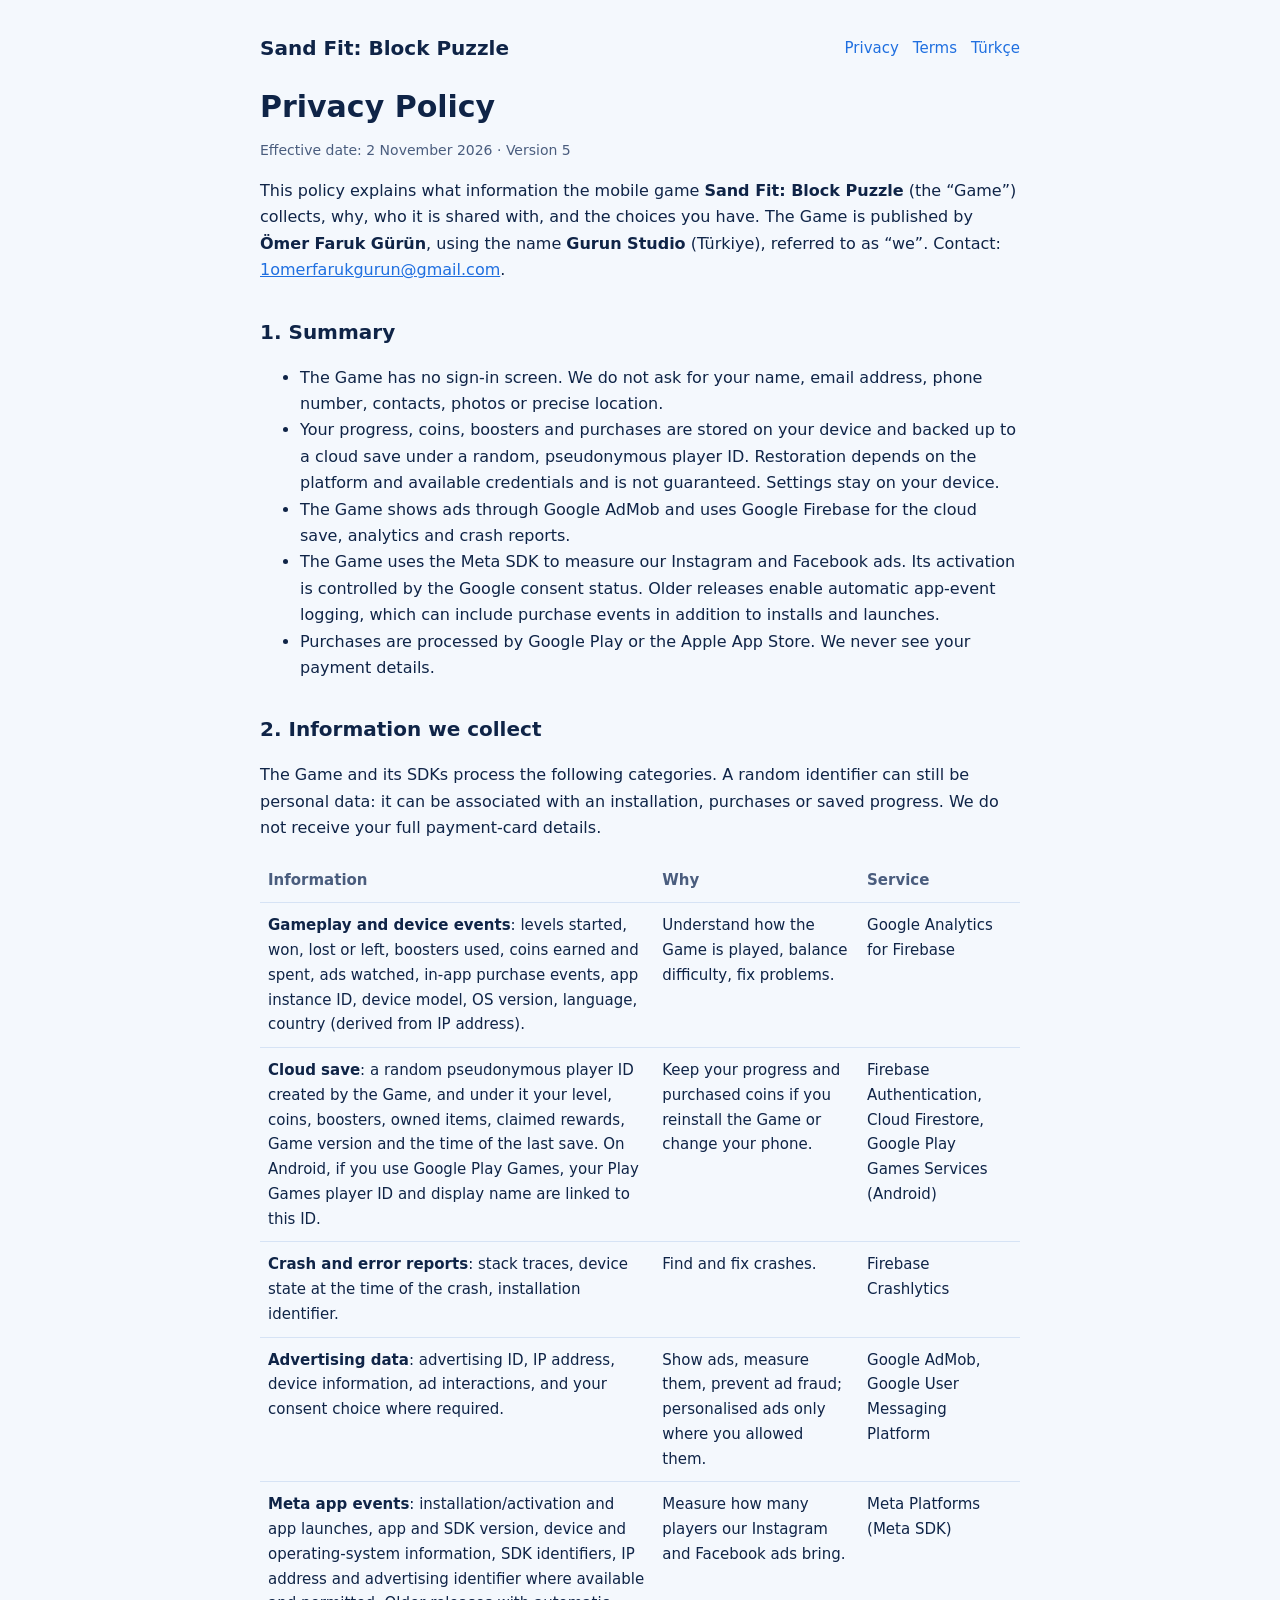
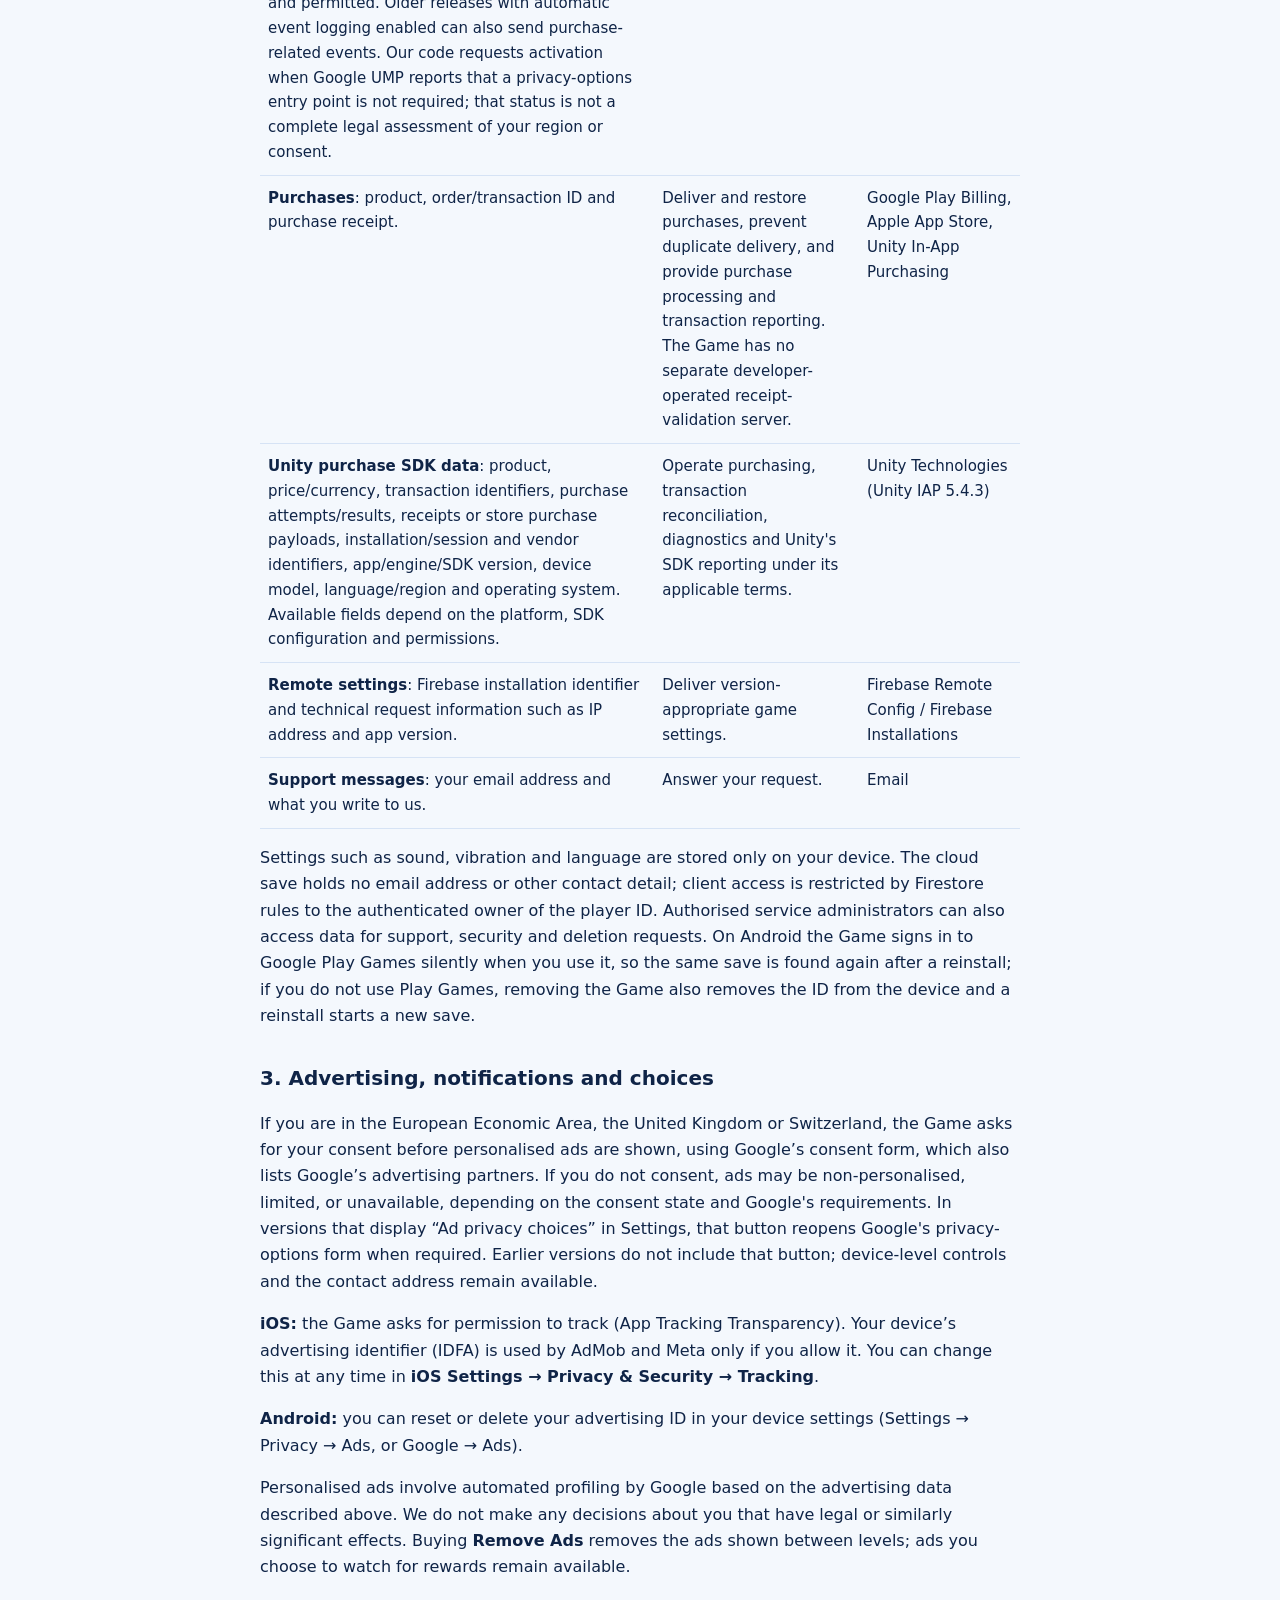
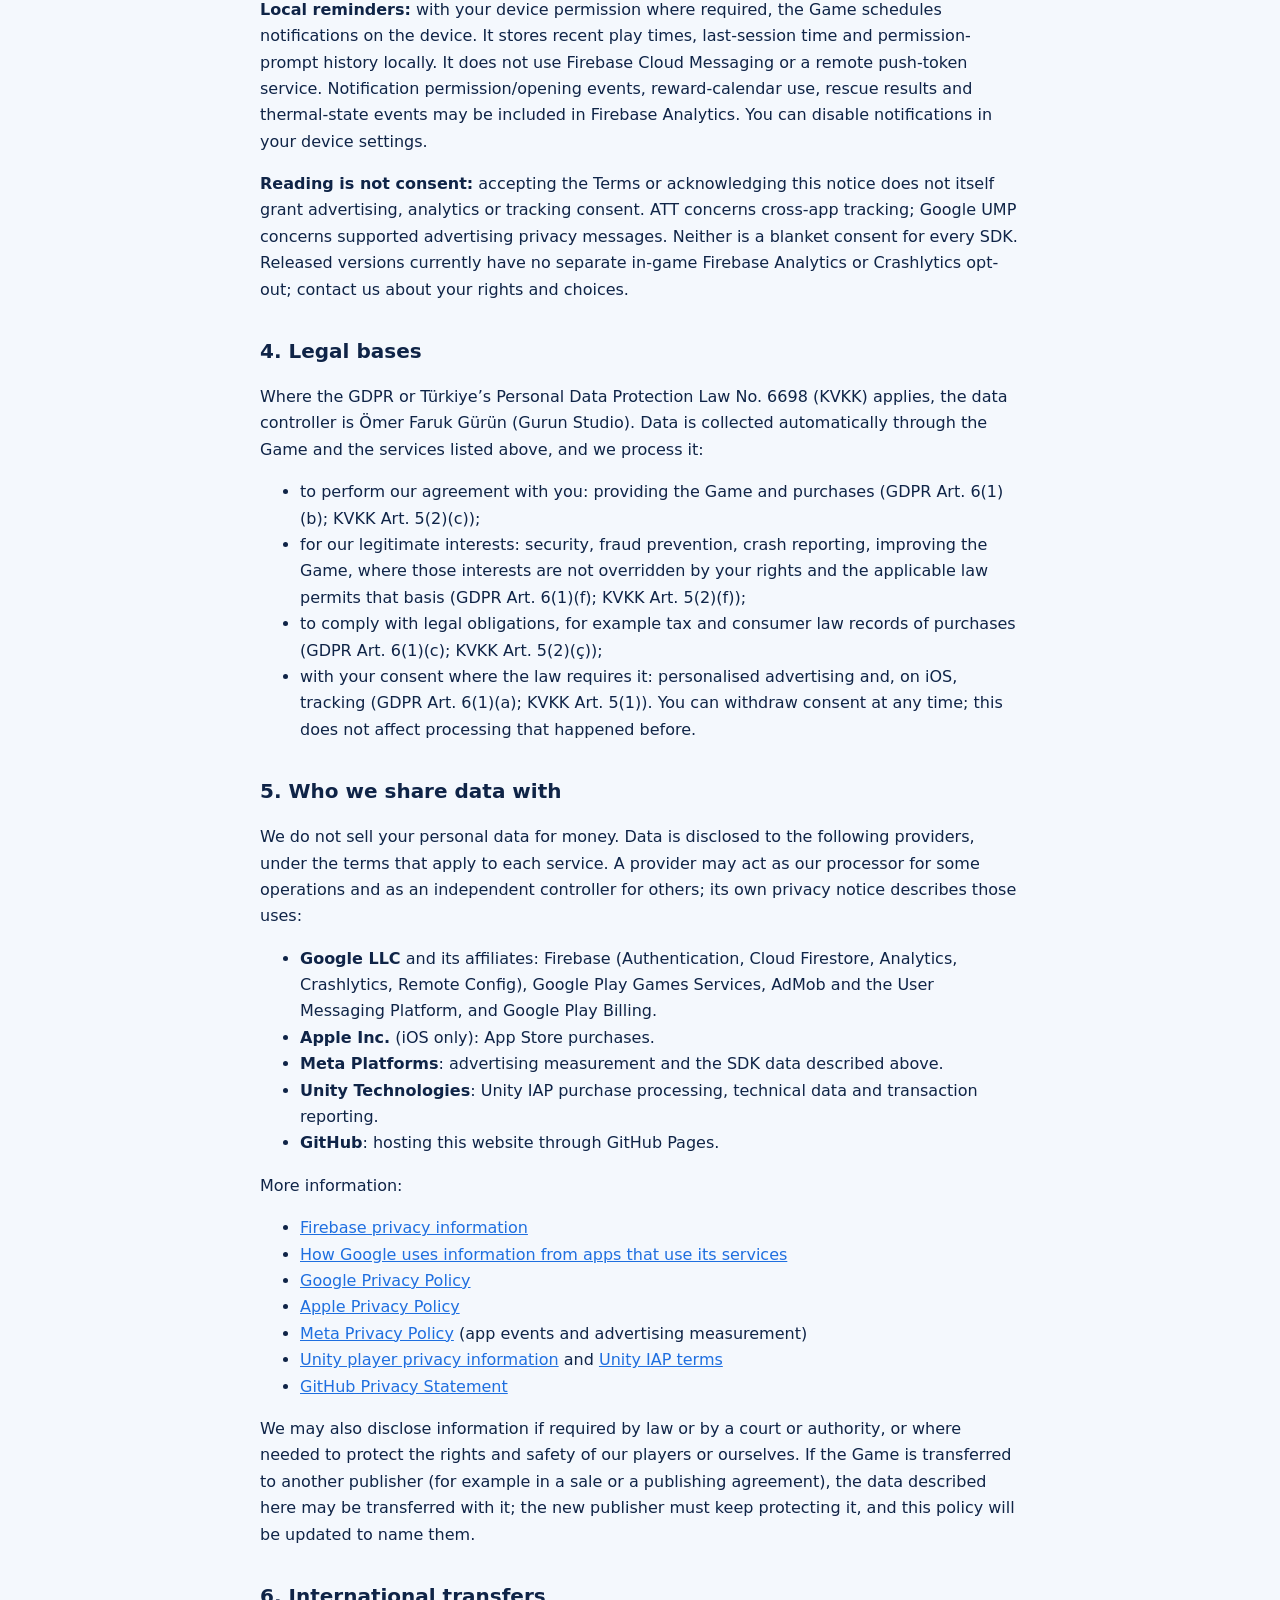
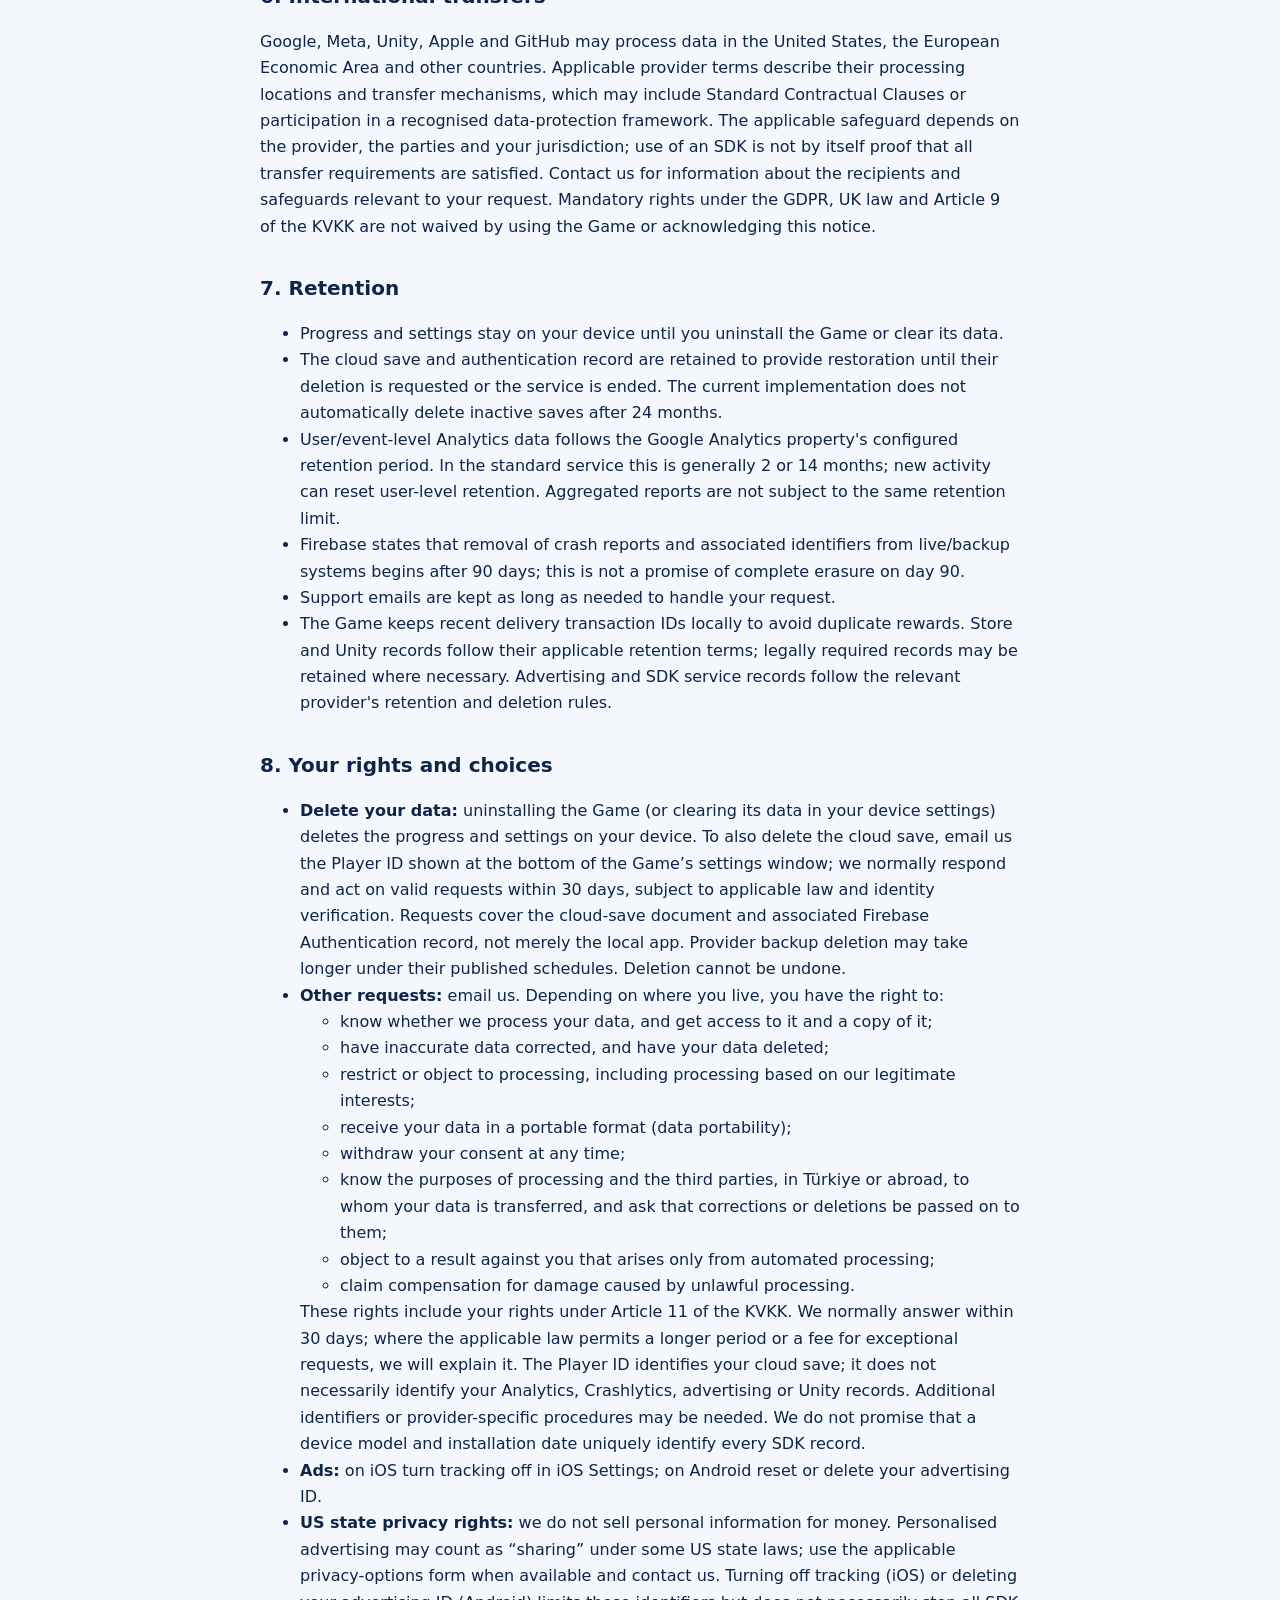
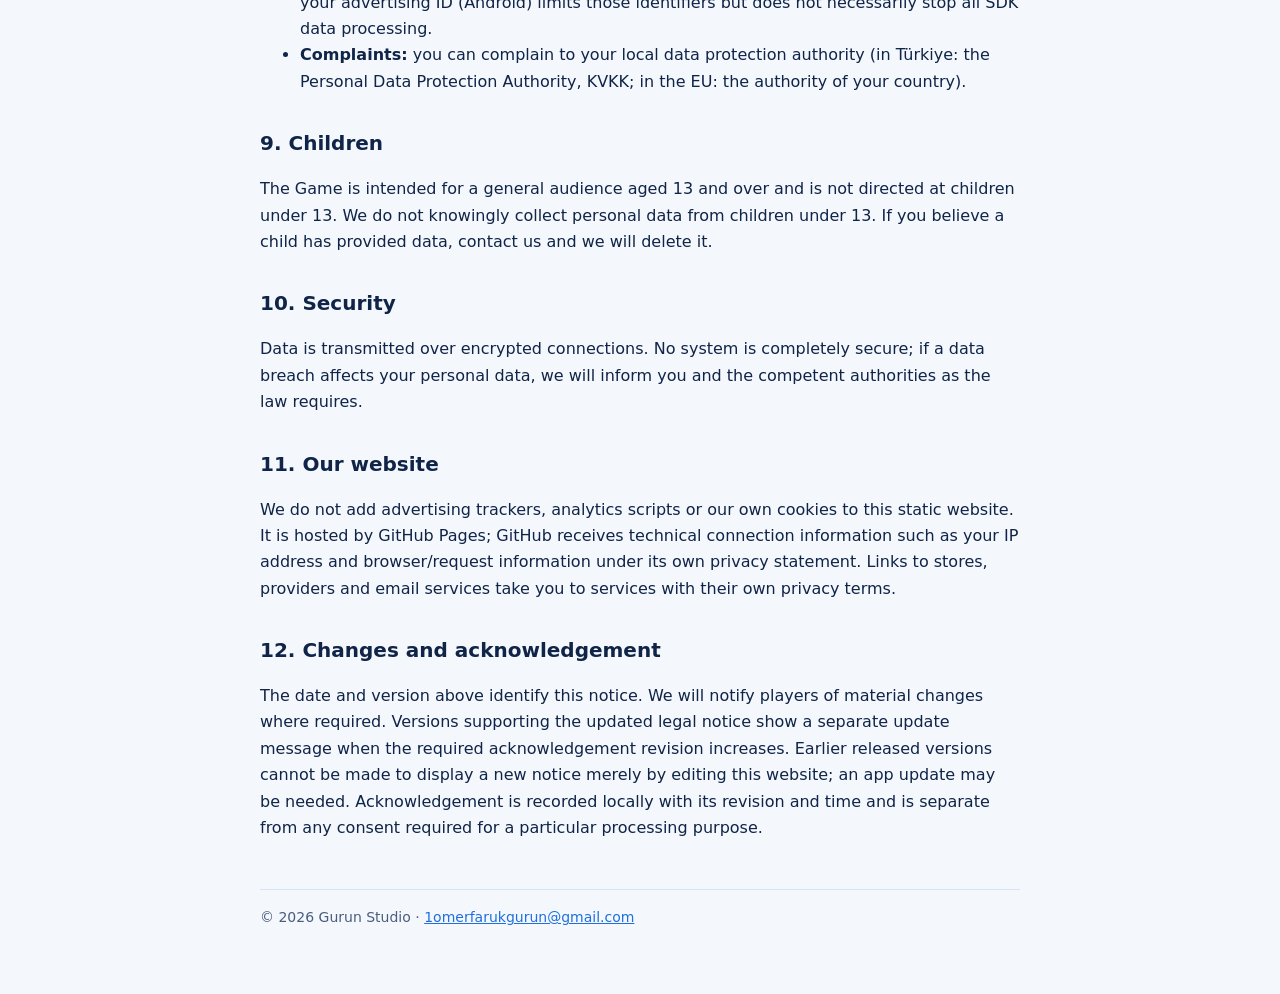
==== commit 17f75c54: "Sand Fit mağaza bağlantılarını ve yasal metinleri güncelle" ====
--- a/sandfit/privacy/index.html
+++ b/sandfit/privacy/index.html
@@ -14,56 +14,63 @@
 </header>
 
 <h1>Privacy Policy</h1>
-<p class="muted">Effective date: 31 October 2026 · Version 4</p>
+<p class="muted">Effective date: 2 November 2026 · Version 5</p>
 
-<p>This policy explains what information the mobile game <strong>Sand Fit: Block Puzzle</strong> (the “Game”) collects, why, who it is shared with, and the choices you have. The Game is published by <strong>Gurun Studio</strong> (Ömer Faruk Gürün, Türkiye), referred to as “we”. Contact: <a href="mailto:1omerfarukgurun@gmail.com">1omerfarukgurun@gmail.com</a>.</p>
+<p>This policy explains what information the mobile game <strong>Sand Fit: Block Puzzle</strong> (the “Game”) collects, why, who it is shared with, and the choices you have. The Game is published by <strong>Ömer Faruk Gürün</strong>, using the name <strong>Gurun Studio</strong> (Türkiye), referred to as “we”. Contact: <a href="mailto:1omerfarukgurun@gmail.com">1omerfarukgurun@gmail.com</a>.</p>
 
 <h2>1. Summary</h2>
 <ul>
   <li>The Game has no sign-in screen. We do not ask for your name, email address, phone number, contacts, photos or precise location.</li>
-  <li>Your progress, coins, boosters and purchases are stored on your device and backed up to a cloud save under a random, anonymous player ID, so they can come back if you reinstall the Game. Settings stay only on your device.</li>
+  <li>Your progress, coins, boosters and purchases are stored on your device and backed up to a cloud save under a random, pseudonymous player ID. Restoration depends on the platform and available credentials and is not guaranteed. Settings stay on your device.</li>
   <li>The Game shows ads through Google AdMob and uses Google Firebase for the cloud save, analytics and crash reports.</li>
-  <li>Outside the EEA, the UK and Switzerland, the Game tells Meta (Facebook) when it is installed and opened, so we can measure our own ads on Instagram and Facebook.</li>
+  <li>The Game uses the Meta SDK to measure our Instagram and Facebook ads. Its activation is controlled by the Google consent status. Older releases enable automatic app-event logging, which can include purchase events in addition to installs and launches.</li>
   <li>Purchases are processed by Google Play or the Apple App Store. We never see your payment details.</li>
 </ul>
 
 <h2>2. Information we collect</h2>
-<p>Everything below stays inside the Game and the services listed; nothing is sold.</p>
+<p>The Game and its SDKs process the following categories. A random identifier can still be personal data: it can be associated with an installation, purchases or saved progress. We do not receive your full payment-card details.</p>
 <div class="table-wrap">
 <table>
   <tr><th>Information</th><th>Why</th><th>Service</th></tr>
   <tr><td><strong>Gameplay and device events</strong>: levels started, won, lost or left, boosters used, coins earned and spent, ads watched, in-app purchase events, app instance ID, device model, OS version, language, country (derived from IP address).</td><td>Understand how the Game is played, balance difficulty, fix problems.</td><td>Google Analytics for Firebase</td></tr>
-  <tr><td><strong>Cloud save</strong>: a random anonymous player ID created by the Game, and under it your level, coins, boosters, owned items, claimed rewards, Game version and the time of the last save. On Android, if you use Google Play Games, your Play Games player ID and display name are linked to this ID.</td><td>Keep your progress and purchased coins if you reinstall the Game or change your phone.</td><td>Firebase Authentication, Cloud Firestore, Google Play Games Services (Android)</td></tr>
+  <tr><td><strong>Cloud save</strong>: a random pseudonymous player ID created by the Game, and under it your level, coins, boosters, owned items, claimed rewards, Game version and the time of the last save. On Android, if you use Google Play Games, your Play Games player ID and display name are linked to this ID.</td><td>Keep your progress and purchased coins if you reinstall the Game or change your phone.</td><td>Firebase Authentication, Cloud Firestore, Google Play Games Services (Android)</td></tr>
   <tr><td><strong>Crash and error reports</strong>: stack traces, device state at the time of the crash, installation identifier.</td><td>Find and fix crashes.</td><td>Firebase Crashlytics</td></tr>
   <tr><td><strong>Advertising data</strong>: advertising ID, IP address, device information, ad interactions, and your consent choice where required.</td><td>Show ads, measure them, prevent ad fraud; personalised ads only where you allowed them.</td><td>Google AdMob, Google User Messaging Platform</td></tr>
-  <tr><td><strong>App install and open events</strong>: that the Game was installed or opened, app version, device model, OS version, advertising ID (on iOS only if you allowed tracking) and IP address. Not collected in the EEA, the UK or Switzerland.</td><td>Measure how many players our Instagram and Facebook ads bring.</td><td>Meta Platforms (Meta SDK)</td></tr>
-  <tr><td><strong>Purchases</strong>: product, order/transaction ID and purchase receipt.</td><td>Deliver what you bought, restore one-time purchases, verify receipts.</td><td>Google Play Billing, Apple App Store</td></tr>
+  <tr><td><strong>Meta app events</strong>: installation/activation and app launches, app and SDK version, device and operating-system information, SDK identifiers, IP address and advertising identifier where available and permitted. Older releases with automatic event logging enabled can also send purchase-related events. Our code requests activation when Google UMP reports that a privacy-options entry point is not required; that status is not a complete legal assessment of your region or consent.</td><td>Measure how many players our Instagram and Facebook ads bring.</td><td>Meta Platforms (Meta SDK)</td></tr>
+  <tr><td><strong>Purchases</strong>: product, order/transaction ID and purchase receipt.</td><td>Deliver and restore purchases, prevent duplicate delivery, and provide purchase processing and transaction reporting. The Game has no separate developer-operated receipt-validation server.</td><td>Google Play Billing, Apple App Store, Unity In-App Purchasing</td></tr>
+  <tr><td><strong>Unity purchase SDK data</strong>: product, price/currency, transaction identifiers, purchase attempts/results, receipts or store purchase payloads, installation/session and vendor identifiers, app/engine/SDK version, device model, language/region and operating system. Available fields depend on the platform, SDK configuration and permissions.</td><td>Operate purchasing, transaction reconciliation, diagnostics and Unity's SDK reporting under its applicable terms.</td><td>Unity Technologies (Unity IAP 5.4.3)</td></tr>
+  <tr><td><strong>Remote settings</strong>: Firebase installation identifier and technical request information such as IP address and app version.</td><td>Deliver version-appropriate game settings.</td><td>Firebase Remote Config / Firebase Installations</td></tr>
   <tr><td><strong>Support messages</strong>: your email address and what you write to us.</td><td>Answer your request.</td><td>Email</td></tr>
 </table>
 </div>
-<p>Settings such as sound, vibration and language are stored only on your device. The cloud save holds no email address or other contact detail; it can be read and written only by the Game installation that owns the player ID. On Android the Game signs in to Google Play Games silently when you use it, so the same save is found again after a reinstall; if you do not use Play Games, removing the Game also removes the ID from the device and a reinstall starts a new save.</p>
+<p>Settings such as sound, vibration and language are stored only on your device. The cloud save holds no email address or other contact detail; client access is restricted by Firestore rules to the authenticated owner of the player ID. Authorised service administrators can also access data for support, security and deletion requests. On Android the Game signs in to Google Play Games silently when you use it, so the same save is found again after a reinstall; if you do not use Play Games, removing the Game also removes the ID from the device and a reinstall starts a new save.</p>
 
-<h2>3. Advertising and consent</h2>
-<p>If you are in the European Economic Area, the United Kingdom or Switzerland, the Game asks for your consent before personalised ads are shown, using Google’s consent form, which also lists Google’s advertising partners. If you do not consent, you may still see non-personalised ads.</p>
+<h2>3. Advertising, notifications and choices</h2>
+<p>If you are in the European Economic Area, the United Kingdom or Switzerland, the Game asks for your consent before personalised ads are shown, using Google’s consent form, which also lists Google’s advertising partners. If you do not consent, ads may be non-personalised, limited, or unavailable, depending on the consent state and Google's requirements. In versions that display “Ad privacy choices” in Settings, that button reopens Google's privacy-options form when required. Earlier versions do not include that button; device-level controls and the contact address remain available.</p>
 <p><strong>iOS:</strong> the Game asks for permission to track (App Tracking Transparency). Your device’s advertising identifier (IDFA) is used by AdMob and Meta only if you allow it. You can change this at any time in <strong>iOS Settings → Privacy &amp; Security → Tracking</strong>.</p>
 <p><strong>Android:</strong> you can reset or delete your advertising ID in your device settings (Settings → Privacy → Ads, or Google → Ads).</p>
 <p>Personalised ads involve automated profiling by Google based on the advertising data described above. We do not make any decisions about you that have legal or similarly significant effects. Buying <strong>Remove Ads</strong> removes the ads shown between levels; ads you choose to watch for rewards remain available.</p>
 
+<p><strong>Local reminders:</strong> with your device permission where required, the Game schedules notifications on the device. It stores recent play times, last-session time and permission-prompt history locally. It does not use Firebase Cloud Messaging or a remote push-token service. Notification permission/opening events, reward-calendar use, rescue results and thermal-state events may be included in Firebase Analytics. You can disable notifications in your device settings.</p>
+<p><strong>Reading is not consent:</strong> accepting the Terms or acknowledging this notice does not itself grant advertising, analytics or tracking consent. ATT concerns cross-app tracking; Google UMP concerns supported advertising privacy messages. Neither is a blanket consent for every SDK. Released versions currently have no separate in-game Firebase Analytics or Crashlytics opt-out; contact us about your rights and choices.</p>
+
 <h2>4. Legal bases</h2>
-<p>Where the GDPR or Türkiye’s Personal Data Protection Law No. 6698 (KVKK) applies, the data controller is Gurun Studio (Ömer Faruk Gürün). Data is collected automatically through the Game and the services listed above, and we process it:</p>
+<p>Where the GDPR or Türkiye’s Personal Data Protection Law No. 6698 (KVKK) applies, the data controller is Ömer Faruk Gürün (Gurun Studio). Data is collected automatically through the Game and the services listed above, and we process it:</p>
 <ul>
   <li>to perform our agreement with you: providing the Game and purchases (GDPR Art. 6(1)(b); KVKK Art. 5(2)(c));</li>
-  <li>for our legitimate interests: security, fraud prevention, crash reporting, measuring our own marketing and improving the Game (GDPR Art. 6(1)(f); KVKK Art. 5(2)(f));</li>
+  <li>for our legitimate interests: security, fraud prevention, crash reporting, improving the Game, where those interests are not overridden by your rights and the applicable law permits that basis (GDPR Art. 6(1)(f); KVKK Art. 5(2)(f));</li>
   <li>to comply with legal obligations, for example tax and consumer law records of purchases (GDPR Art. 6(1)(c); KVKK Art. 5(2)(ç));</li>
   <li>with your consent where the law requires it: personalised advertising and, on iOS, tracking (GDPR Art. 6(1)(a); KVKK Art. 5(1)). You can withdraw consent at any time; this does not affect processing that happened before.</li>
 </ul>
 
 <h2>5. Who we share data with</h2>
-<p>We do not sell your personal data. We share it only with the service providers that run the Game for us, each under its own data processing terms, which require them to protect personal data at least as well as described in this policy:</p>
+<p>We do not sell your personal data for money. Data is disclosed to the following providers, under the terms that apply to each service. A provider may act as our processor for some operations and as an independent controller for others; its own privacy notice describes those uses:</p>
 <ul>
   <li><strong>Google LLC</strong> and its affiliates: Firebase (Authentication, Cloud Firestore, Analytics, Crashlytics, Remote Config), Google Play Games Services, AdMob and the User Messaging Platform, and Google Play Billing.</li>
   <li><strong>Apple Inc.</strong> (iOS only): App Store purchases.</li>
-  <li><strong>Meta Platforms</strong>: app install and open events, outside the EEA, the UK and Switzerland.</li>
+  <li><strong>Meta Platforms</strong>: advertising measurement and the SDK data described above.</li>
+  <li><strong>Unity Technologies</strong>: Unity IAP purchase processing, technical data and transaction reporting.</li>
+  <li><strong>GitHub</strong>: hosting this website through GitHub Pages.</li>
 </ul>
 <p>More information:</p>
 <ul>
@@ -71,26 +78,28 @@
   <li><a href="https://policies.google.com/technologies/partner-sites" rel="noopener">How Google uses information from apps that use its services</a></li>
   <li><a href="https://policies.google.com/privacy" rel="noopener">Google Privacy Policy</a></li>
   <li><a href="https://www.apple.com/legal/privacy/" rel="noopener">Apple Privacy Policy</a></li>
-  <li><a href="https://www.facebook.com/privacy/policy/" rel="noopener">Meta Privacy Policy</a> (install and open events only, outside the EEA, the UK and Switzerland)</li>
+  <li><a href="https://www.facebook.com/privacy/policy/" rel="noopener">Meta Privacy Policy</a> (app events and advertising measurement)</li>
+  <li><a href="https://unity.com/legal/game-player-and-app-user-privacy-policy" rel="noopener">Unity player privacy information</a> and <a href="https://unity.com/legal/iap-additional-terms" rel="noopener">Unity IAP terms</a></li>
+  <li><a href="https://docs.github.com/en/site-policy/privacy-policies/github-general-privacy-statement" rel="noopener">GitHub Privacy Statement</a></li>
 </ul>
 <p>We may also disclose information if required by law or by a court or authority, or where needed to protect the rights and safety of our players or ourselves. If the Game is transferred to another publisher (for example in a sale or a publishing agreement), the data described here may be transferred with it; the new publisher must keep protecting it, and this policy will be updated to name them.</p>
 
 <h2>6. International transfers</h2>
-<p>Our service providers store and process data on servers in the United States, the European Union and other countries. For users in the EEA, the UK and Switzerland, these transfers rely on the safeguards in the providers’ terms, such as the EU–US Data Privacy Framework and the European Commission’s Standard Contractual Clauses. For users in Türkiye, your personal data is transferred abroad to the service providers listed in section 5 for the purposes described in this policy, in accordance with Article 9 of the KVKK.</p>
+<p>Google, Meta, Unity, Apple and GitHub may process data in the United States, the European Economic Area and other countries. Applicable provider terms describe their processing locations and transfer mechanisms, which may include Standard Contractual Clauses or participation in a recognised data-protection framework. The applicable safeguard depends on the provider, the parties and your jurisdiction; use of an SDK is not by itself proof that all transfer requirements are satisfied. Contact us for information about the recipients and safeguards relevant to your request. Mandatory rights under the GDPR, UK law and Article 9 of the KVKK are not waived by using the Game or acknowledging this notice.</p>
 
 <h2>7. Retention</h2>
 <ul>
   <li>Progress and settings stay on your device until you uninstall the Game or clear its data.</li>
-  <li>The cloud save is kept until you ask us to delete it, or until it has not been used for 24 months.</li>
-  <li>Analytics data is kept according to the retention setting of our Google Analytics property (at most 14 months for user-level data).</li>
-  <li>Crash reports are kept for up to 90 days.</li>
+  <li>The cloud save and authentication record are retained to provide restoration until their deletion is requested or the service is ended. The current implementation does not automatically delete inactive saves after 24 months.</li>
+  <li>User/event-level Analytics data follows the Google Analytics property's configured retention period. In the standard service this is generally 2 or 14 months; new activity can reset user-level retention. Aggregated reports are not subject to the same retention limit.</li>
+  <li>Firebase states that removal of crash reports and associated identifiers from live/backup systems begins after 90 days; this is not a promise of complete erasure on day 90.</li>
   <li>Support emails are kept as long as needed to handle your request.</li>
-  <li>Records of purchases are kept for as long as tax and consumer law require.</li>
+  <li>The Game keeps recent delivery transaction IDs locally to avoid duplicate rewards. Store and Unity records follow their applicable retention terms; legally required records may be retained where necessary. Advertising and SDK service records follow the relevant provider's retention and deletion rules.</li>
 </ul>
 
 <h2 id="delete">8. Your rights and choices</h2>
 <ul>
-  <li><strong>Delete your data:</strong> uninstalling the Game (or clearing its data in your device settings) deletes the progress and settings on your device. To also delete the cloud save, email us the Player ID shown at the bottom of the Game’s settings window; we delete it within 30 days. Neither can be undone.</li>
+  <li><strong>Delete your data:</strong> uninstalling the Game (or clearing its data in your device settings) deletes the progress and settings on your device. To also delete the cloud save, email us the Player ID shown at the bottom of the Game’s settings window; we normally respond and act on valid requests within 30 days, subject to applicable law and identity verification. Requests cover the cloud-save document and associated Firebase Authentication record, not merely the local app. Provider backup deletion may take longer under their published schedules. Deletion cannot be undone.</li>
   <li><strong>Other requests:</strong> email us. Depending on where you live, you have the right to:
     <ul>
       <li>know whether we process your data, and get access to it and a copy of it;</li>
@@ -102,9 +111,9 @@
       <li>object to a result against you that arises only from automated processing;</li>
       <li>claim compensation for damage caused by unlawful processing.</li>
     </ul>
-    These rights include your rights under Article 11 of the KVKK. We answer free of charge within 30 days. Because the Game has no named account, we need your Player ID (for the cloud save) or details such as your device model and the date you installed the Game to find the data a request refers to.</li>
+    These rights include your rights under Article 11 of the KVKK. We normally answer within 30 days; where the applicable law permits a longer period or a fee for exceptional requests, we will explain it. The Player ID identifies your cloud save; it does not necessarily identify your Analytics, Crashlytics, advertising or Unity records. Additional identifiers or provider-specific procedures may be needed. We do not promise that a device model and installation date uniquely identify every SDK record.</li>
   <li><strong>Ads:</strong> on iOS turn tracking off in iOS Settings; on Android reset or delete your advertising ID.</li>
-  <li><strong>US state privacy rights:</strong> we do not sell personal information for money. Personalised advertising may count as “sharing” under some US state laws; you can opt out by turning off tracking (iOS) or deleting your advertising ID (Android), or by emailing us.</li>
+  <li><strong>US state privacy rights:</strong> we do not sell personal information for money. Personalised advertising may count as “sharing” under some US state laws; use the applicable privacy-options form when available and contact us. Turning off tracking (iOS) or deleting your advertising ID (Android) limits those identifiers but does not necessarily stop all SDK data processing.</li>
   <li><strong>Complaints:</strong> you can complain to your local data protection authority (in Türkiye: the Personal Data Protection Authority, KVKK; in the EU: the authority of your country).</li>
 </ul>
 
@@ -115,10 +124,10 @@
 <p>Data is transmitted over encrypted connections. No system is completely secure; if a data breach affects your personal data, we will inform you and the competent authorities as the law requires.</p>
 
 <h2>11. Our website</h2>
-<p>This website only shows our games and policies. It does not use cookies, analytics or advertising trackers.</p>
+<p>We do not add advertising trackers, analytics scripts or our own cookies to this static website. It is hosted by GitHub Pages; GitHub receives technical connection information such as your IP address and browser/request information under its own privacy statement. Links to stores, providers and email services take you to services with their own privacy terms.</p>
 
-<h2>12. Changes</h2>
-<p>We may update this policy. The effective date and version above show when it last changed; the current version is always on this page.</p>
+<h2>12. Changes and acknowledgement</h2>
+<p>The date and version above identify this notice. We will notify players of material changes where required. Versions supporting the updated legal notice show a separate update message when the required acknowledgement revision increases. Earlier released versions cannot be made to display a new notice merely by editing this website; an app update may be needed. Acknowledgement is recorded locally with its revision and time and is separate from any consent required for a particular processing purpose.</p>
 
 <footer class="muted">© 2026 Gurun Studio · <a href="mailto:1omerfarukgurun@gmail.com">1omerfarukgurun@gmail.com</a></footer>
 </main>
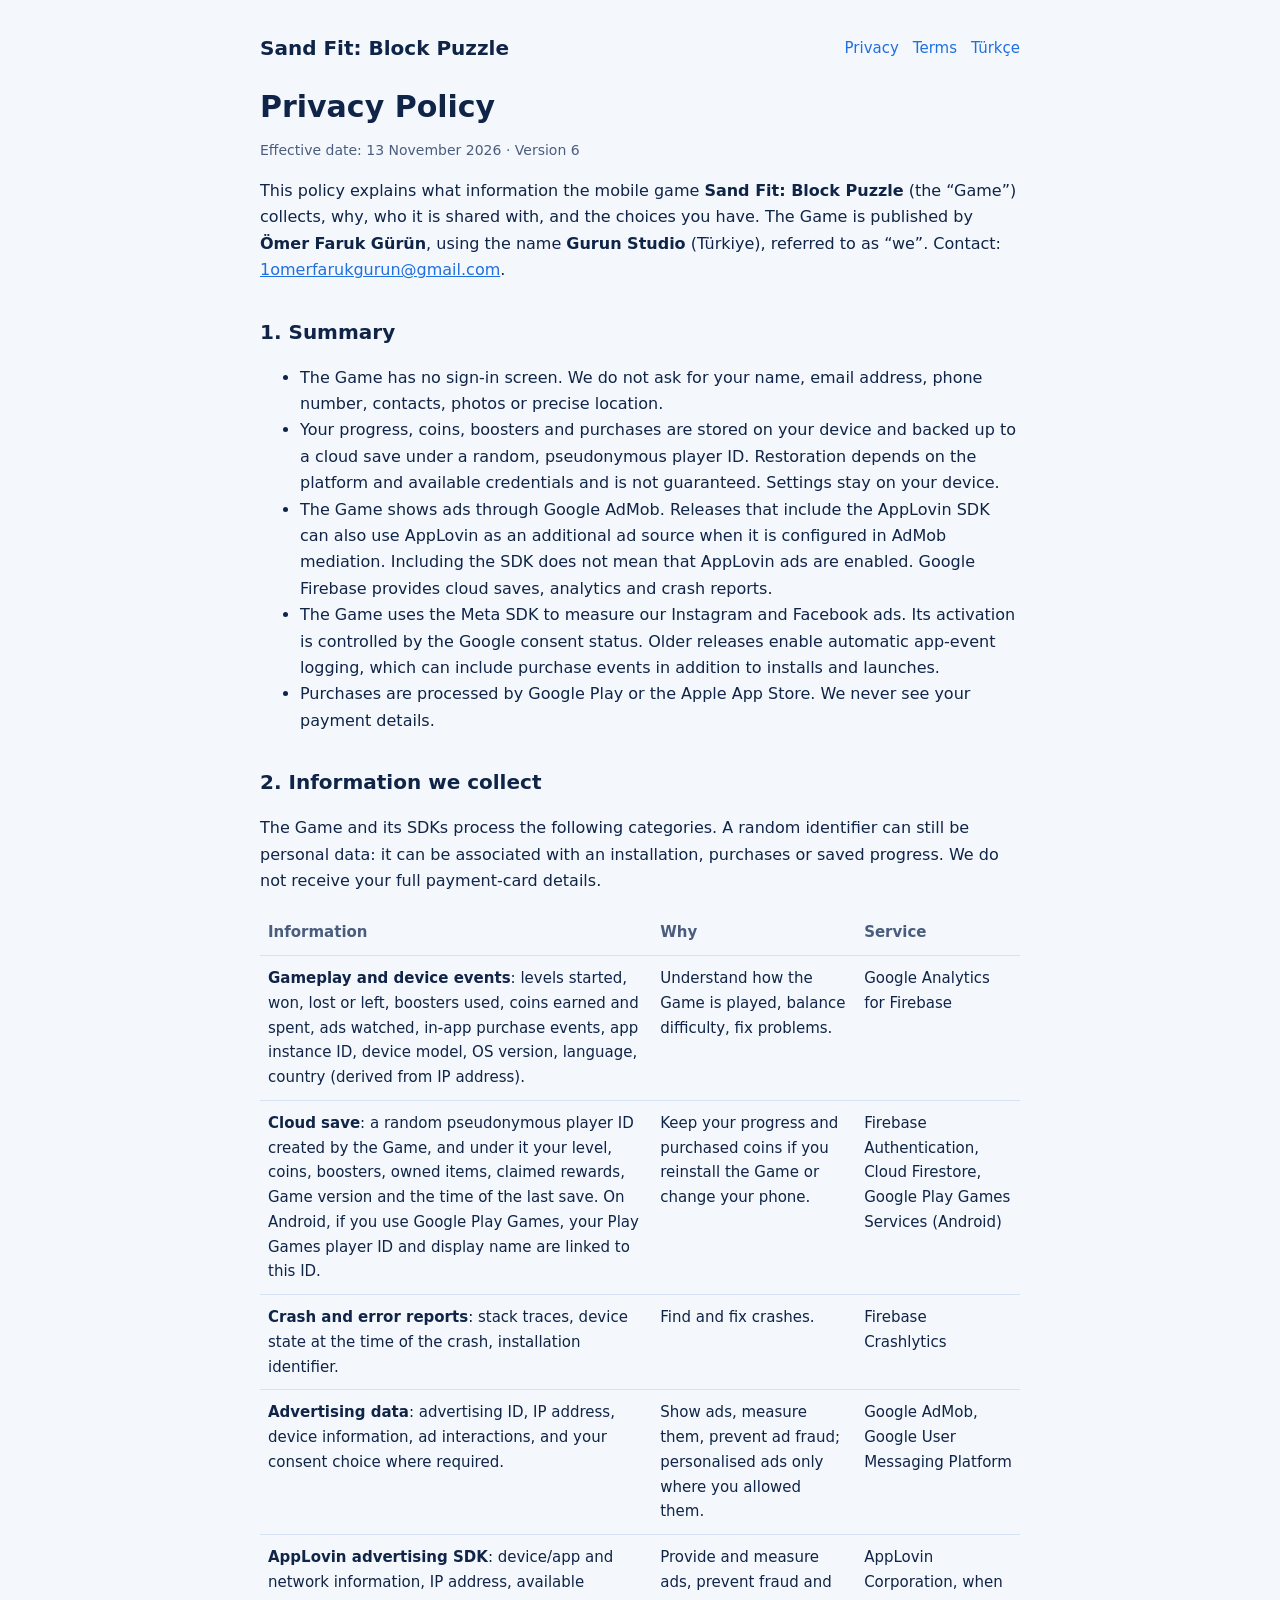
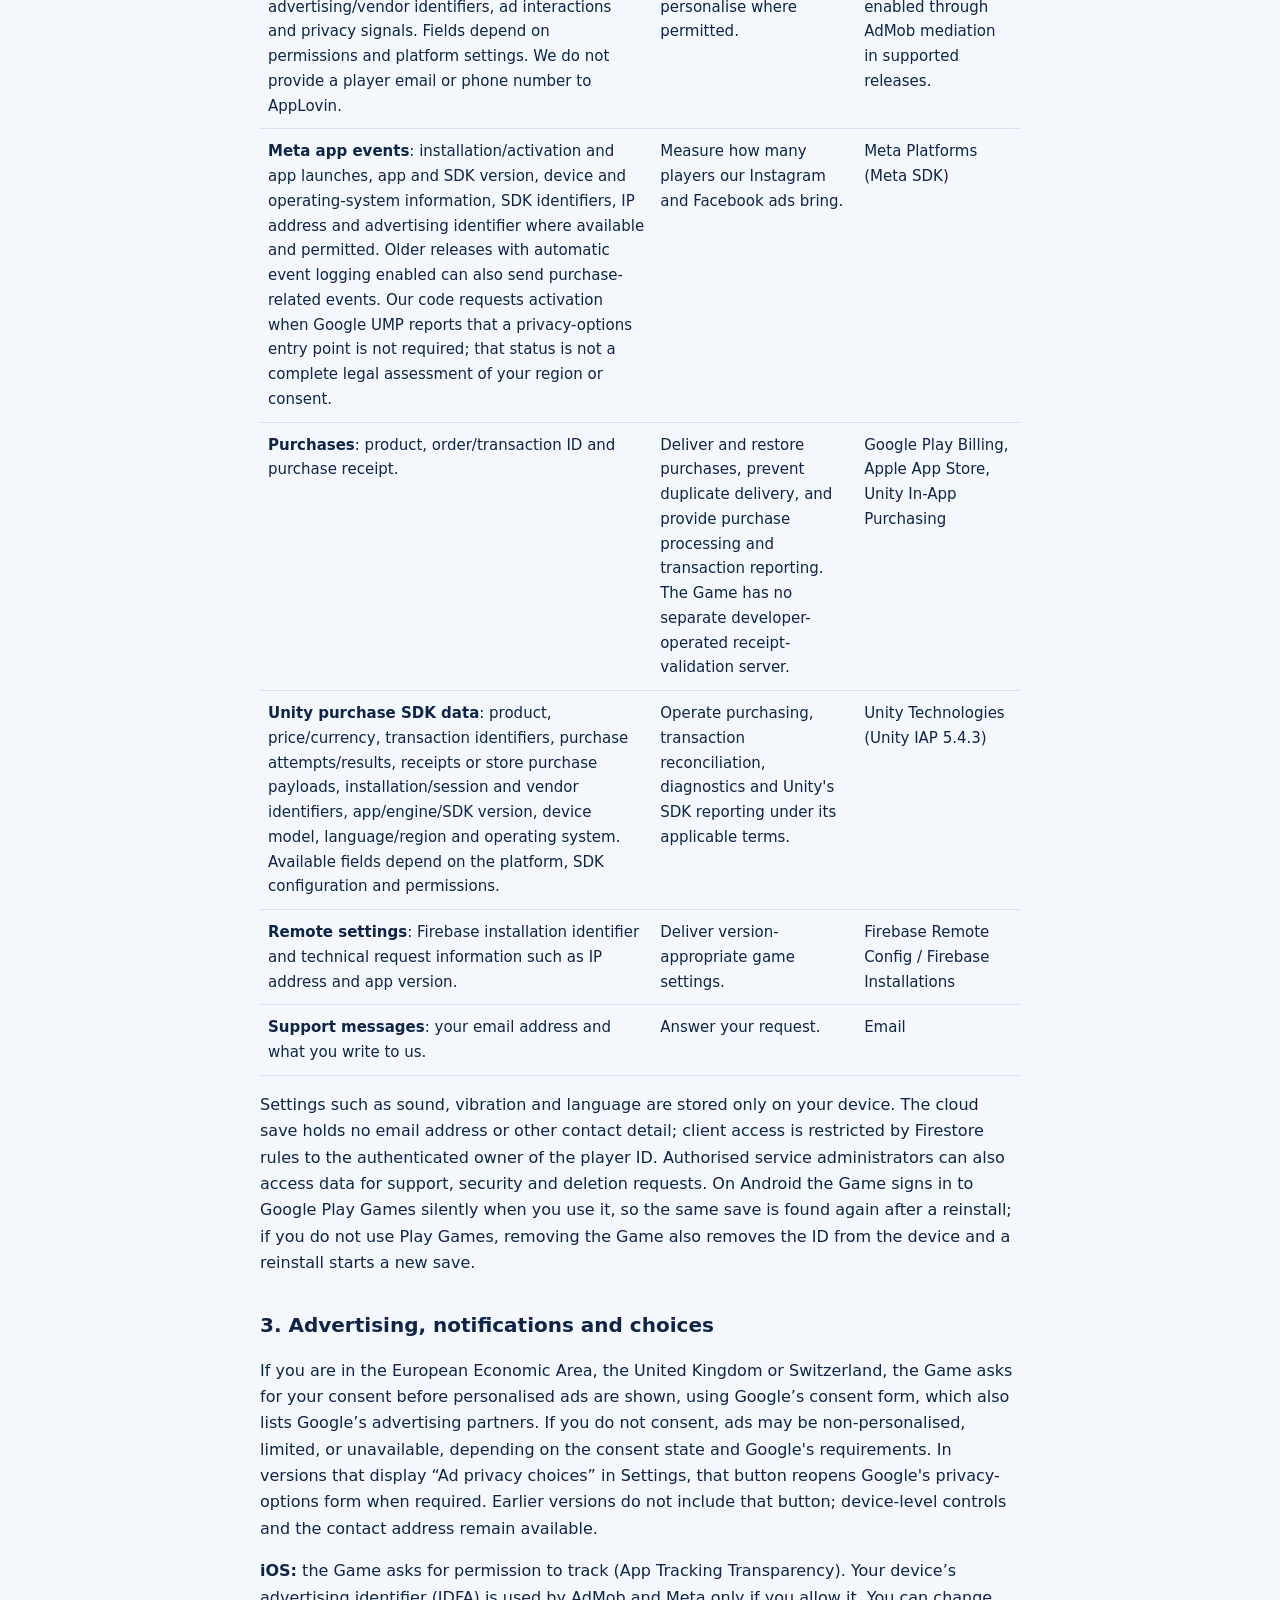
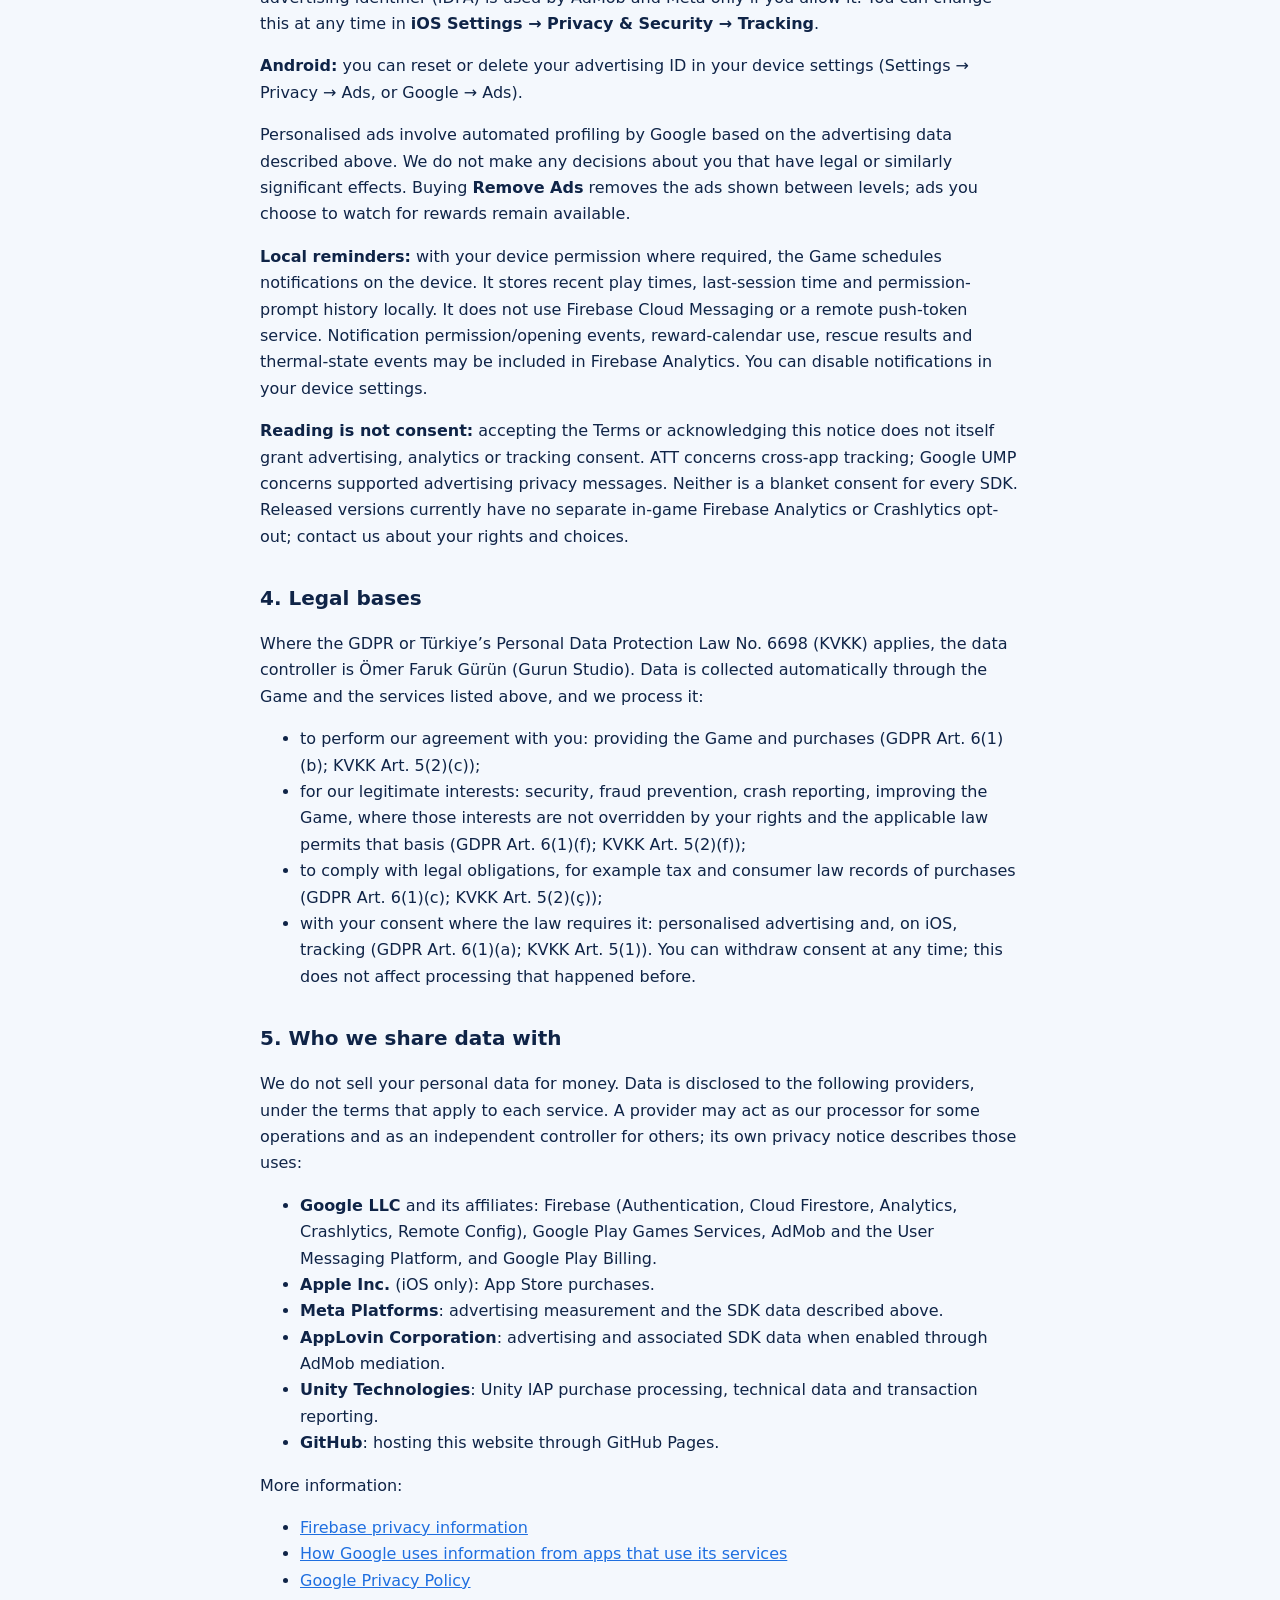
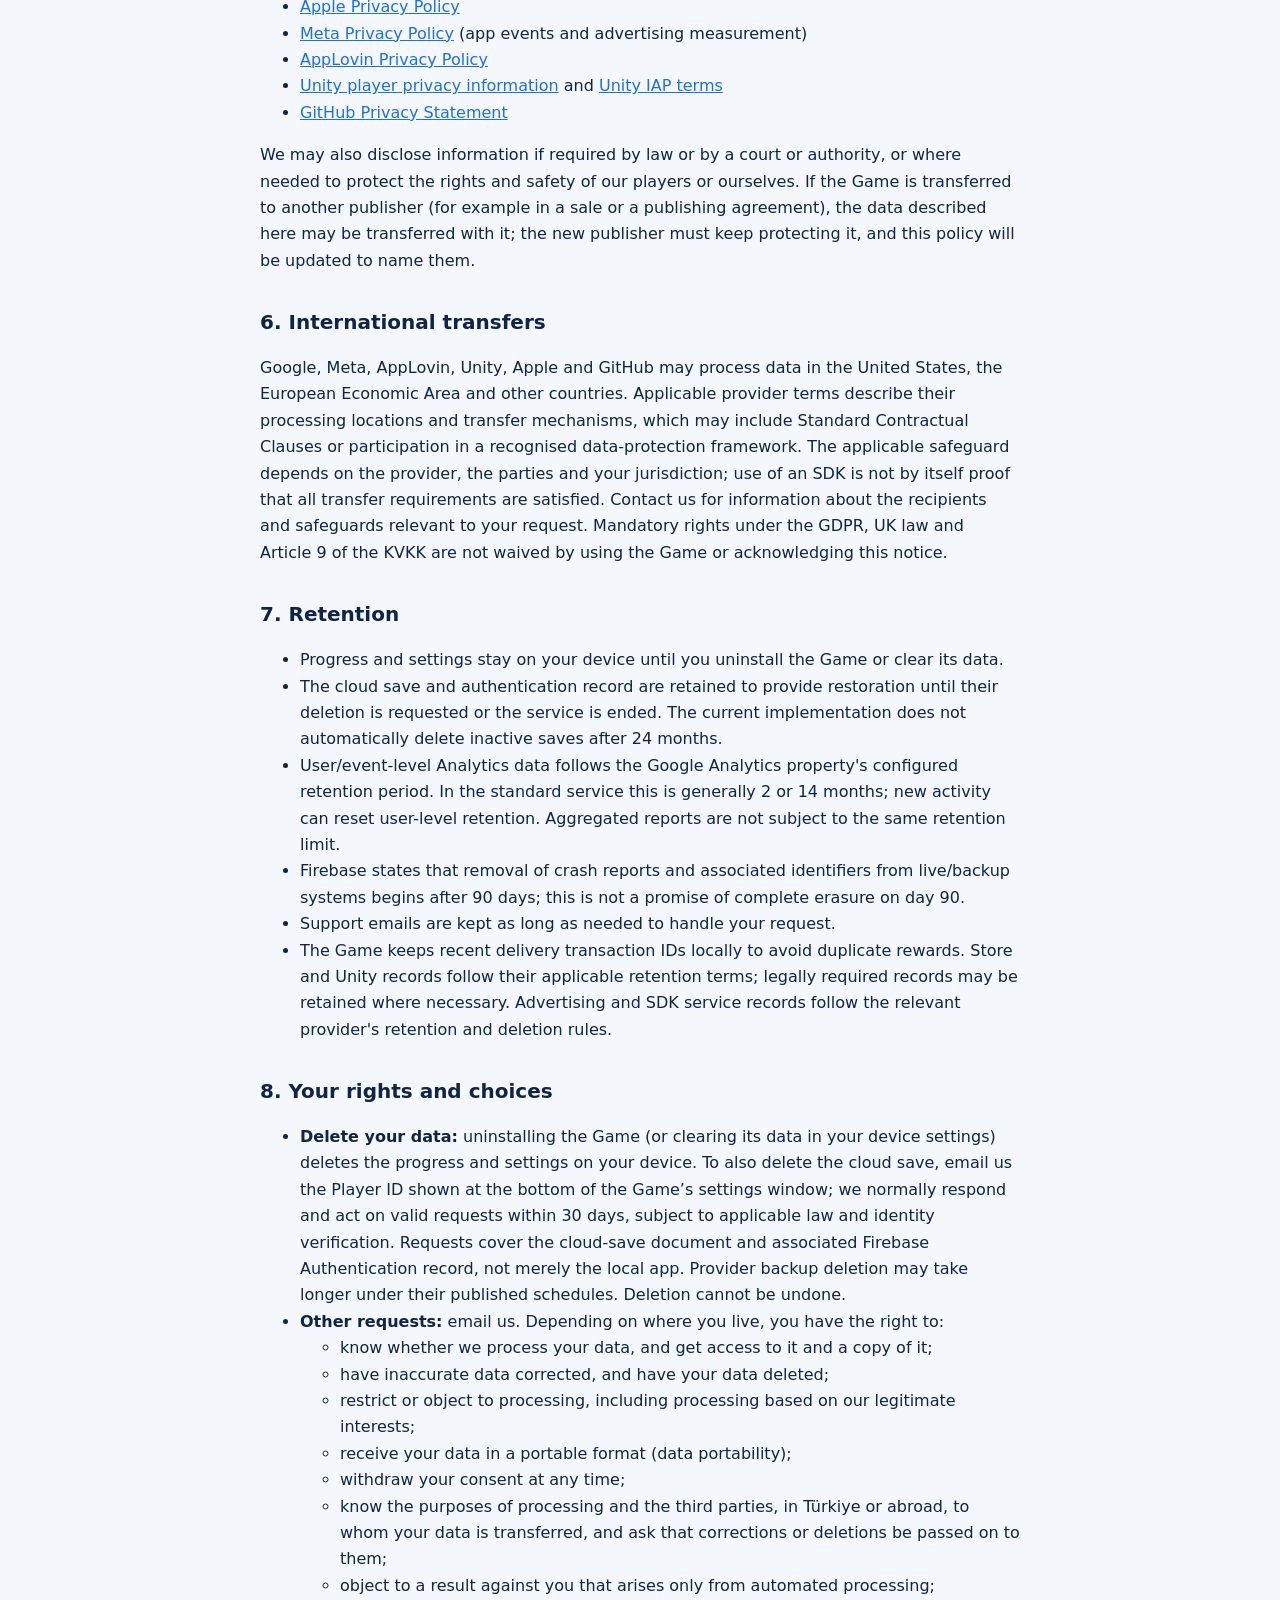
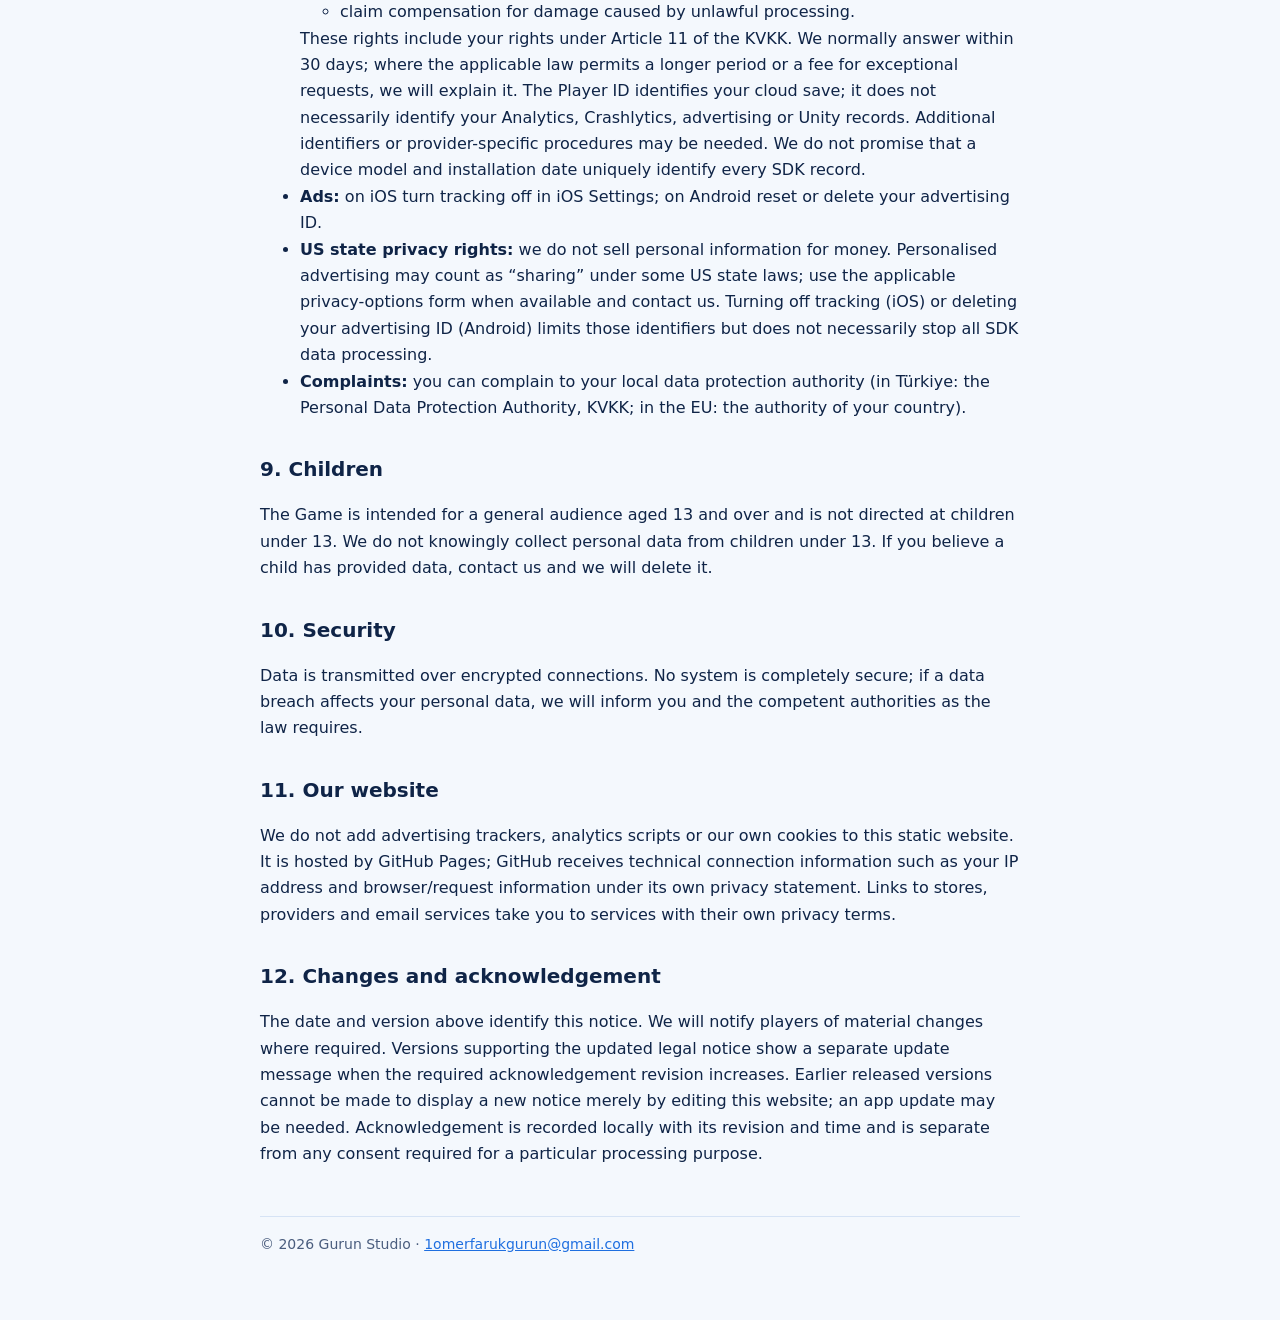
==== commit 63f7b83f: "Sand Fit gizlilik metnine AppLovin açıklaması" ====
--- a/sandfit/privacy/index.html
+++ b/sandfit/privacy/index.html
@@ -14,7 +14,7 @@
 </header>
 
 <h1>Privacy Policy</h1>
-<p class="muted">Effective date: 2 November 2026 · Version 5</p>
+<p class="muted">Effective date: 13 November 2026 · Version 6</p>
 
 <p>This policy explains what information the mobile game <strong>Sand Fit: Block Puzzle</strong> (the “Game”) collects, why, who it is shared with, and the choices you have. The Game is published by <strong>Ömer Faruk Gürün</strong>, using the name <strong>Gurun Studio</strong> (Türkiye), referred to as “we”. Contact: <a href="mailto:1omerfarukgurun@gmail.com">1omerfarukgurun@gmail.com</a>.</p>
 
@@ -22,7 +22,7 @@
 <ul>
   <li>The Game has no sign-in screen. We do not ask for your name, email address, phone number, contacts, photos or precise location.</li>
   <li>Your progress, coins, boosters and purchases are stored on your device and backed up to a cloud save under a random, pseudonymous player ID. Restoration depends on the platform and available credentials and is not guaranteed. Settings stay on your device.</li>
-  <li>The Game shows ads through Google AdMob and uses Google Firebase for the cloud save, analytics and crash reports.</li>
+  <li>The Game shows ads through Google AdMob. Releases that include the AppLovin SDK can also use AppLovin as an additional ad source when it is configured in AdMob mediation. Including the SDK does not mean that AppLovin ads are enabled. Google Firebase provides cloud saves, analytics and crash reports.</li>
   <li>The Game uses the Meta SDK to measure our Instagram and Facebook ads. Its activation is controlled by the Google consent status. Older releases enable automatic app-event logging, which can include purchase events in addition to installs and launches.</li>
   <li>Purchases are processed by Google Play or the Apple App Store. We never see your payment details.</li>
 </ul>
@@ -36,6 +36,7 @@
   <tr><td><strong>Cloud save</strong>: a random pseudonymous player ID created by the Game, and under it your level, coins, boosters, owned items, claimed rewards, Game version and the time of the last save. On Android, if you use Google Play Games, your Play Games player ID and display name are linked to this ID.</td><td>Keep your progress and purchased coins if you reinstall the Game or change your phone.</td><td>Firebase Authentication, Cloud Firestore, Google Play Games Services (Android)</td></tr>
   <tr><td><strong>Crash and error reports</strong>: stack traces, device state at the time of the crash, installation identifier.</td><td>Find and fix crashes.</td><td>Firebase Crashlytics</td></tr>
   <tr><td><strong>Advertising data</strong>: advertising ID, IP address, device information, ad interactions, and your consent choice where required.</td><td>Show ads, measure them, prevent ad fraud; personalised ads only where you allowed them.</td><td>Google AdMob, Google User Messaging Platform</td></tr>
+  <tr><td><strong>AppLovin advertising SDK</strong>: device/app and network information, IP address, available advertising/vendor identifiers, ad interactions and privacy signals. Fields depend on permissions and platform settings. We do not provide a player email or phone number to AppLovin.</td><td>Provide and measure ads, prevent fraud and personalise where permitted.</td><td>AppLovin Corporation, when enabled through AdMob mediation in supported releases.</td></tr>
   <tr><td><strong>Meta app events</strong>: installation/activation and app launches, app and SDK version, device and operating-system information, SDK identifiers, IP address and advertising identifier where available and permitted. Older releases with automatic event logging enabled can also send purchase-related events. Our code requests activation when Google UMP reports that a privacy-options entry point is not required; that status is not a complete legal assessment of your region or consent.</td><td>Measure how many players our Instagram and Facebook ads bring.</td><td>Meta Platforms (Meta SDK)</td></tr>
   <tr><td><strong>Purchases</strong>: product, order/transaction ID and purchase receipt.</td><td>Deliver and restore purchases, prevent duplicate delivery, and provide purchase processing and transaction reporting. The Game has no separate developer-operated receipt-validation server.</td><td>Google Play Billing, Apple App Store, Unity In-App Purchasing</td></tr>
   <tr><td><strong>Unity purchase SDK data</strong>: product, price/currency, transaction identifiers, purchase attempts/results, receipts or store purchase payloads, installation/session and vendor identifiers, app/engine/SDK version, device model, language/region and operating system. Available fields depend on the platform, SDK configuration and permissions.</td><td>Operate purchasing, transaction reconciliation, diagnostics and Unity's SDK reporting under its applicable terms.</td><td>Unity Technologies (Unity IAP 5.4.3)</td></tr>
@@ -69,6 +70,7 @@
   <li><strong>Google LLC</strong> and its affiliates: Firebase (Authentication, Cloud Firestore, Analytics, Crashlytics, Remote Config), Google Play Games Services, AdMob and the User Messaging Platform, and Google Play Billing.</li>
   <li><strong>Apple Inc.</strong> (iOS only): App Store purchases.</li>
   <li><strong>Meta Platforms</strong>: advertising measurement and the SDK data described above.</li>
+  <li><strong>AppLovin Corporation</strong>: advertising and associated SDK data when enabled through AdMob mediation.</li>
   <li><strong>Unity Technologies</strong>: Unity IAP purchase processing, technical data and transaction reporting.</li>
   <li><strong>GitHub</strong>: hosting this website through GitHub Pages.</li>
 </ul>
@@ -79,13 +81,14 @@
   <li><a href="https://policies.google.com/privacy" rel="noopener">Google Privacy Policy</a></li>
   <li><a href="https://www.apple.com/legal/privacy/" rel="noopener">Apple Privacy Policy</a></li>
   <li><a href="https://www.facebook.com/privacy/policy/" rel="noopener">Meta Privacy Policy</a> (app events and advertising measurement)</li>
+  <li><a href="https://legal.applovin.com/privacy/" rel="noopener">AppLovin Privacy Policy</a></li>
   <li><a href="https://unity.com/legal/game-player-and-app-user-privacy-policy" rel="noopener">Unity player privacy information</a> and <a href="https://unity.com/legal/iap-additional-terms" rel="noopener">Unity IAP terms</a></li>
   <li><a href="https://docs.github.com/en/site-policy/privacy-policies/github-general-privacy-statement" rel="noopener">GitHub Privacy Statement</a></li>
 </ul>
 <p>We may also disclose information if required by law or by a court or authority, or where needed to protect the rights and safety of our players or ourselves. If the Game is transferred to another publisher (for example in a sale or a publishing agreement), the data described here may be transferred with it; the new publisher must keep protecting it, and this policy will be updated to name them.</p>
 
 <h2>6. International transfers</h2>
-<p>Google, Meta, Unity, Apple and GitHub may process data in the United States, the European Economic Area and other countries. Applicable provider terms describe their processing locations and transfer mechanisms, which may include Standard Contractual Clauses or participation in a recognised data-protection framework. The applicable safeguard depends on the provider, the parties and your jurisdiction; use of an SDK is not by itself proof that all transfer requirements are satisfied. Contact us for information about the recipients and safeguards relevant to your request. Mandatory rights under the GDPR, UK law and Article 9 of the KVKK are not waived by using the Game or acknowledging this notice.</p>
+<p>Google, Meta, AppLovin, Unity, Apple and GitHub may process data in the United States, the European Economic Area and other countries. Applicable provider terms describe their processing locations and transfer mechanisms, which may include Standard Contractual Clauses or participation in a recognised data-protection framework. The applicable safeguard depends on the provider, the parties and your jurisdiction; use of an SDK is not by itself proof that all transfer requirements are satisfied. Contact us for information about the recipients and safeguards relevant to your request. Mandatory rights under the GDPR, UK law and Article 9 of the KVKK are not waived by using the Game or acknowledging this notice.</p>
 
 <h2>7. Retention</h2>
 <ul>
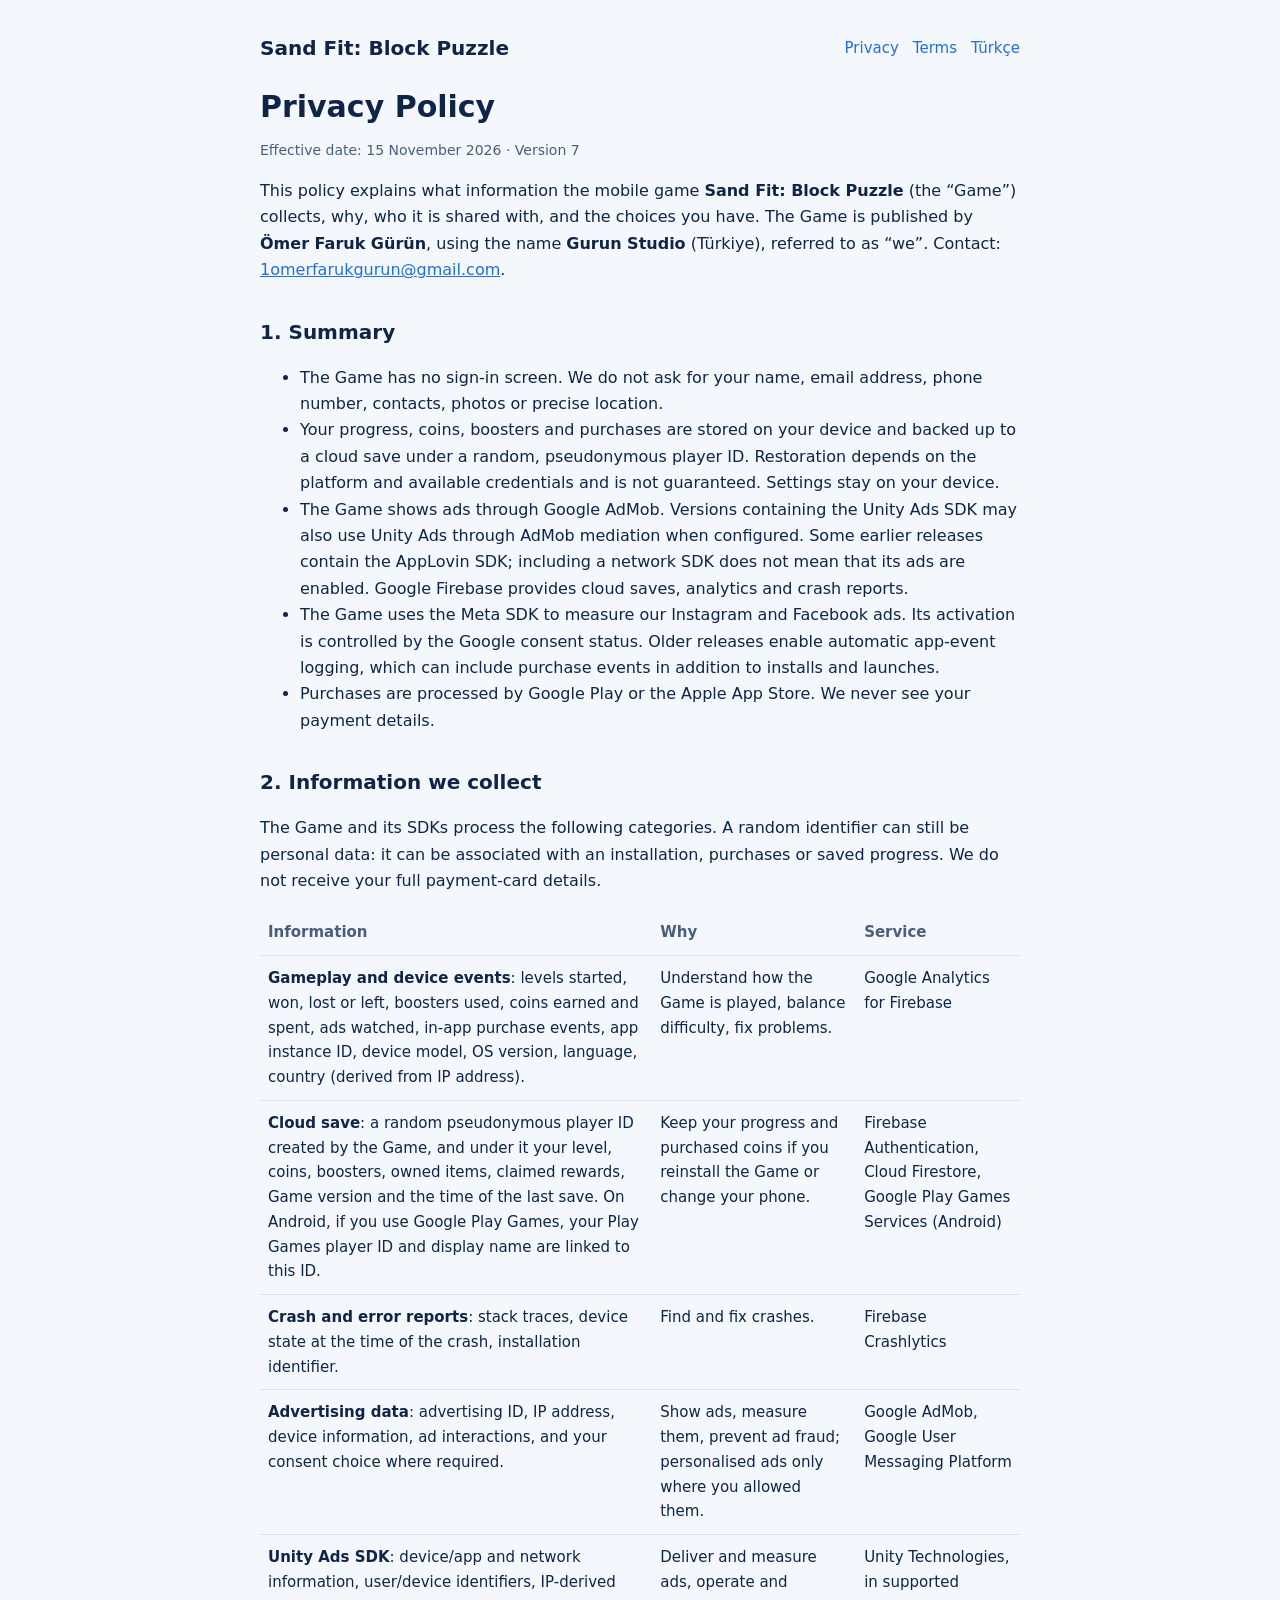
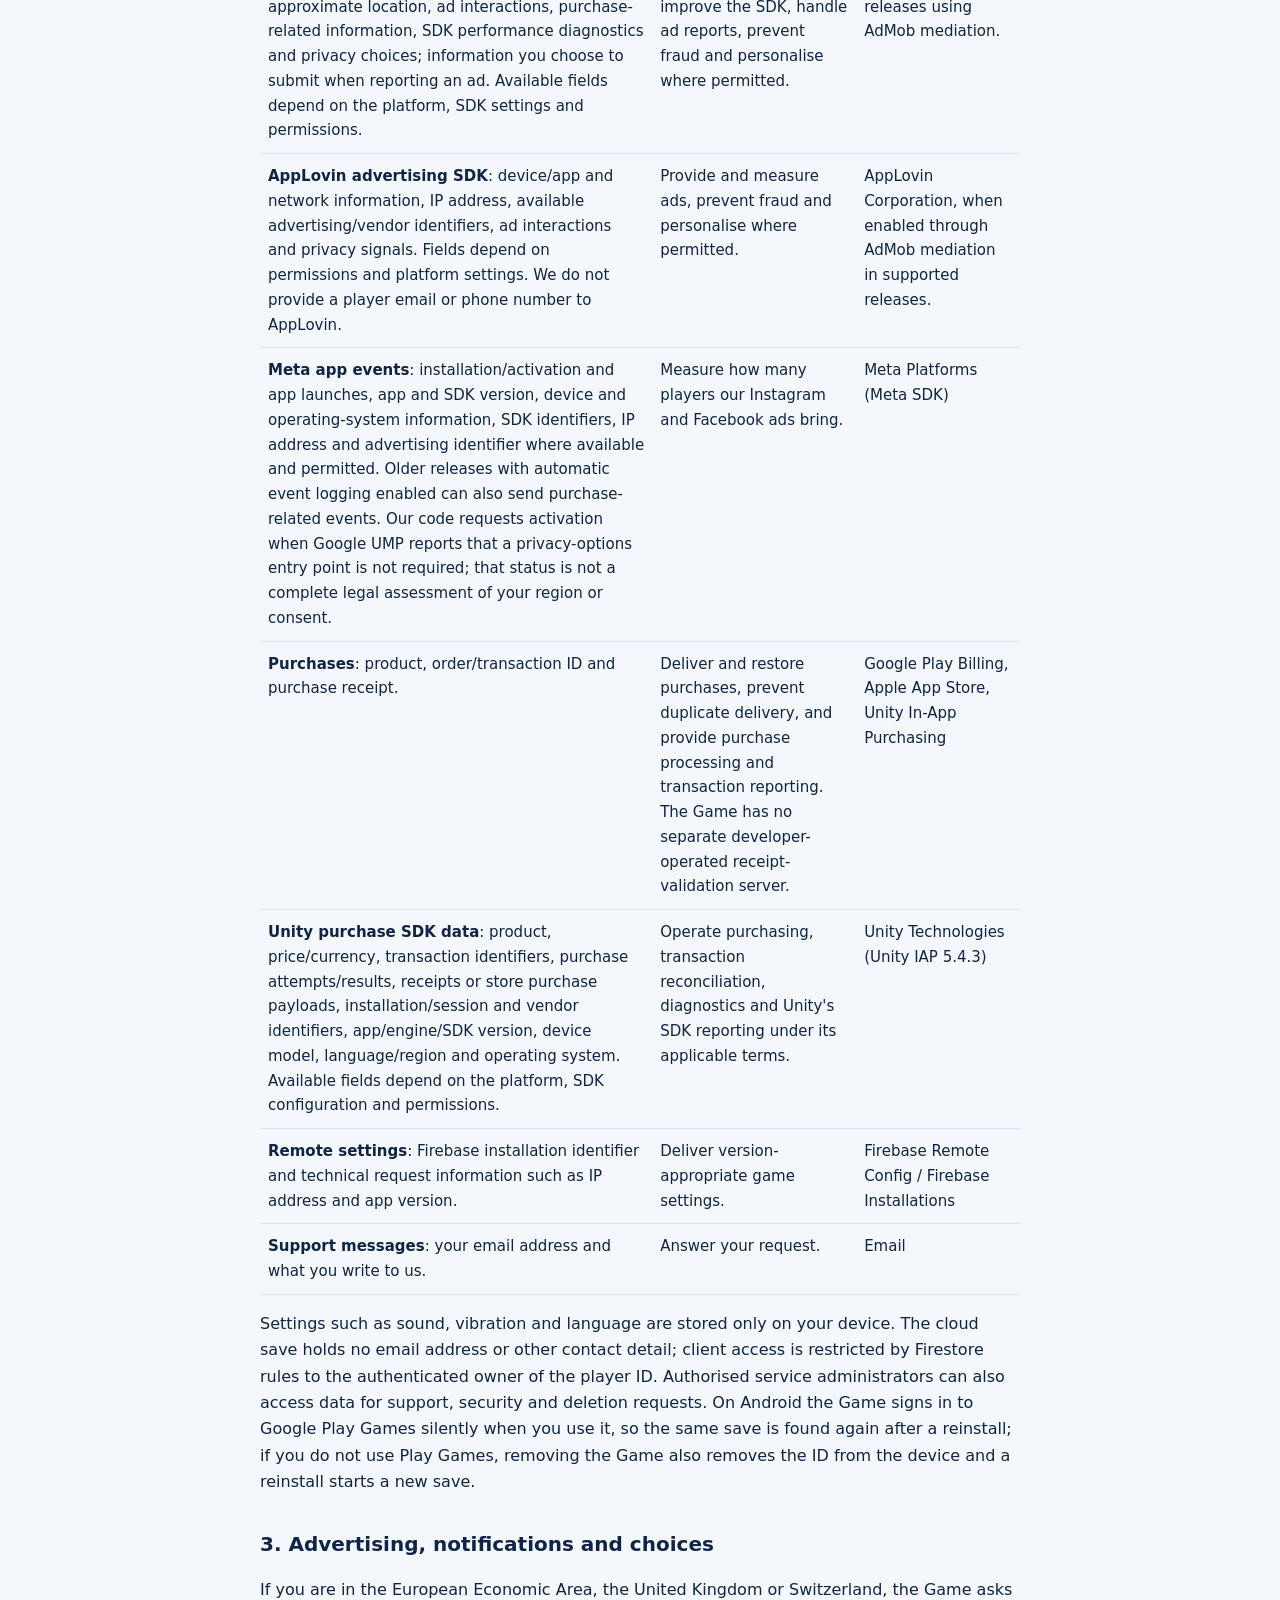
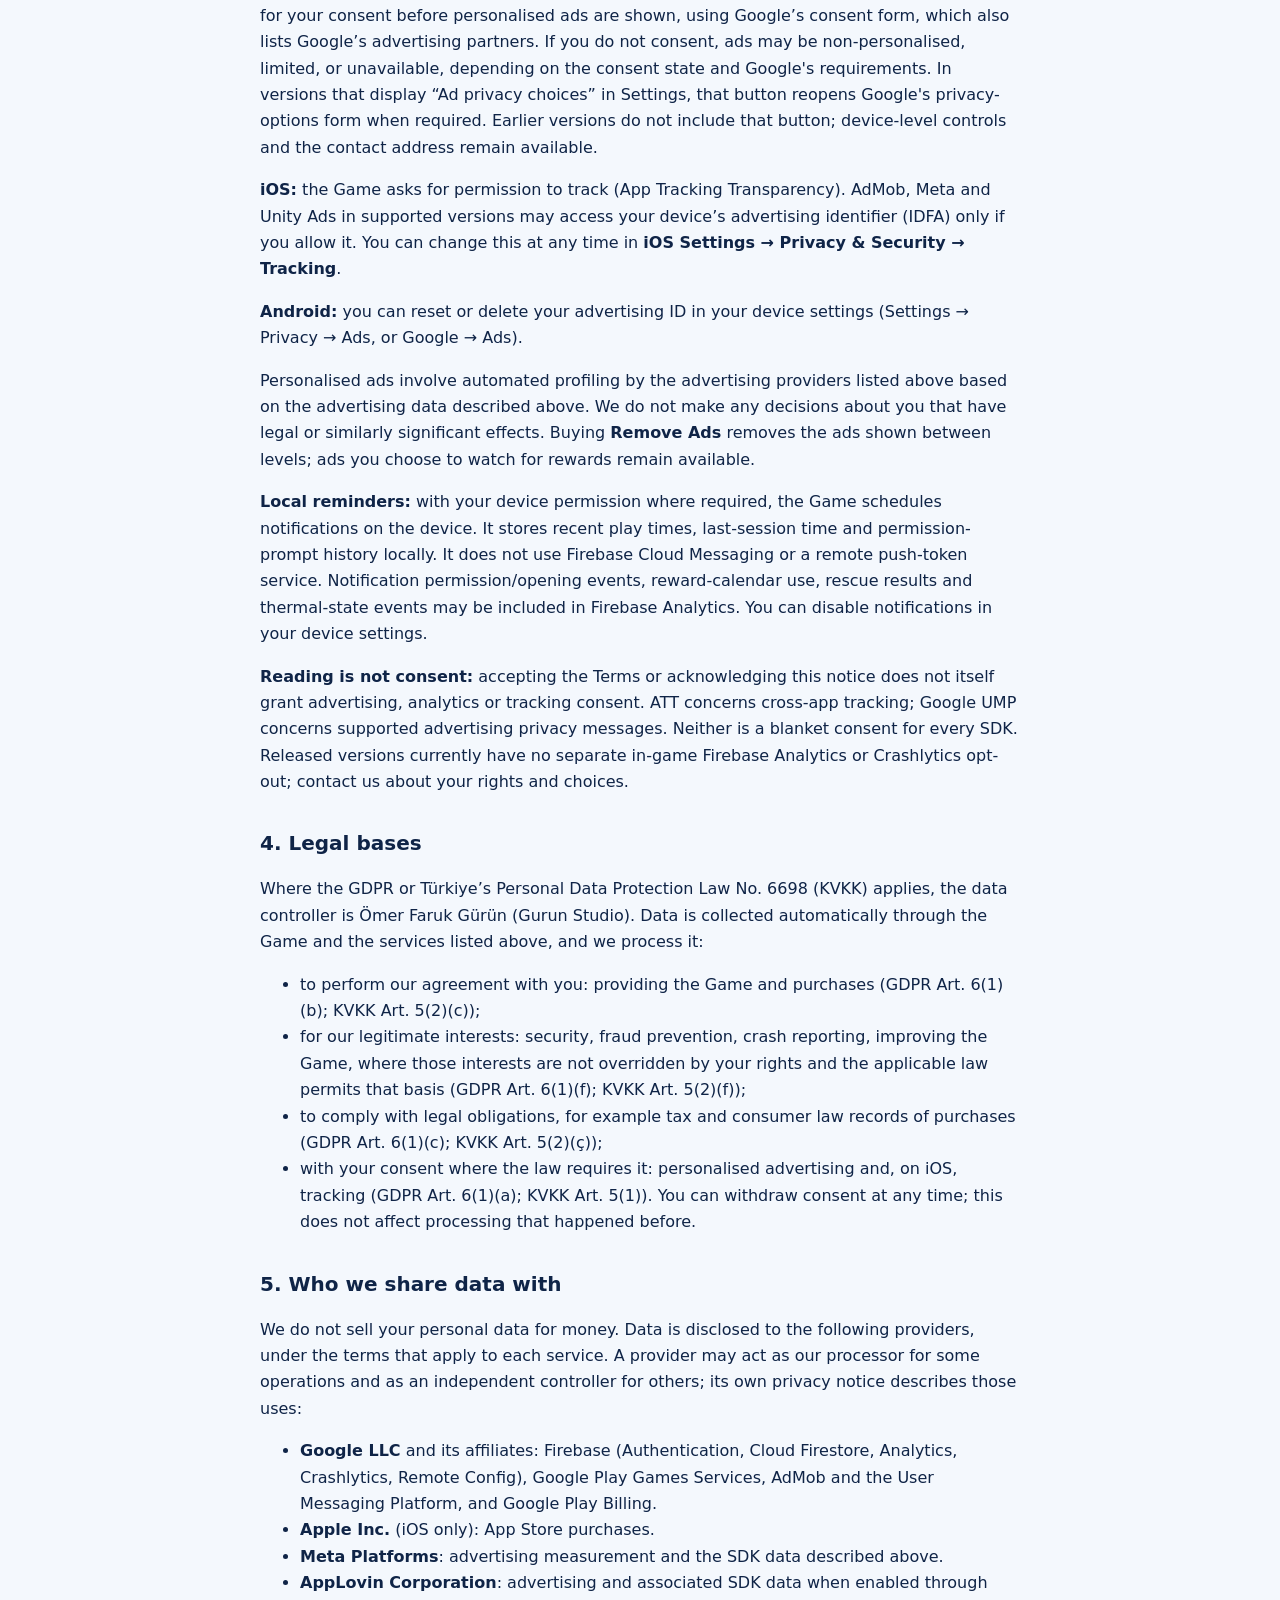
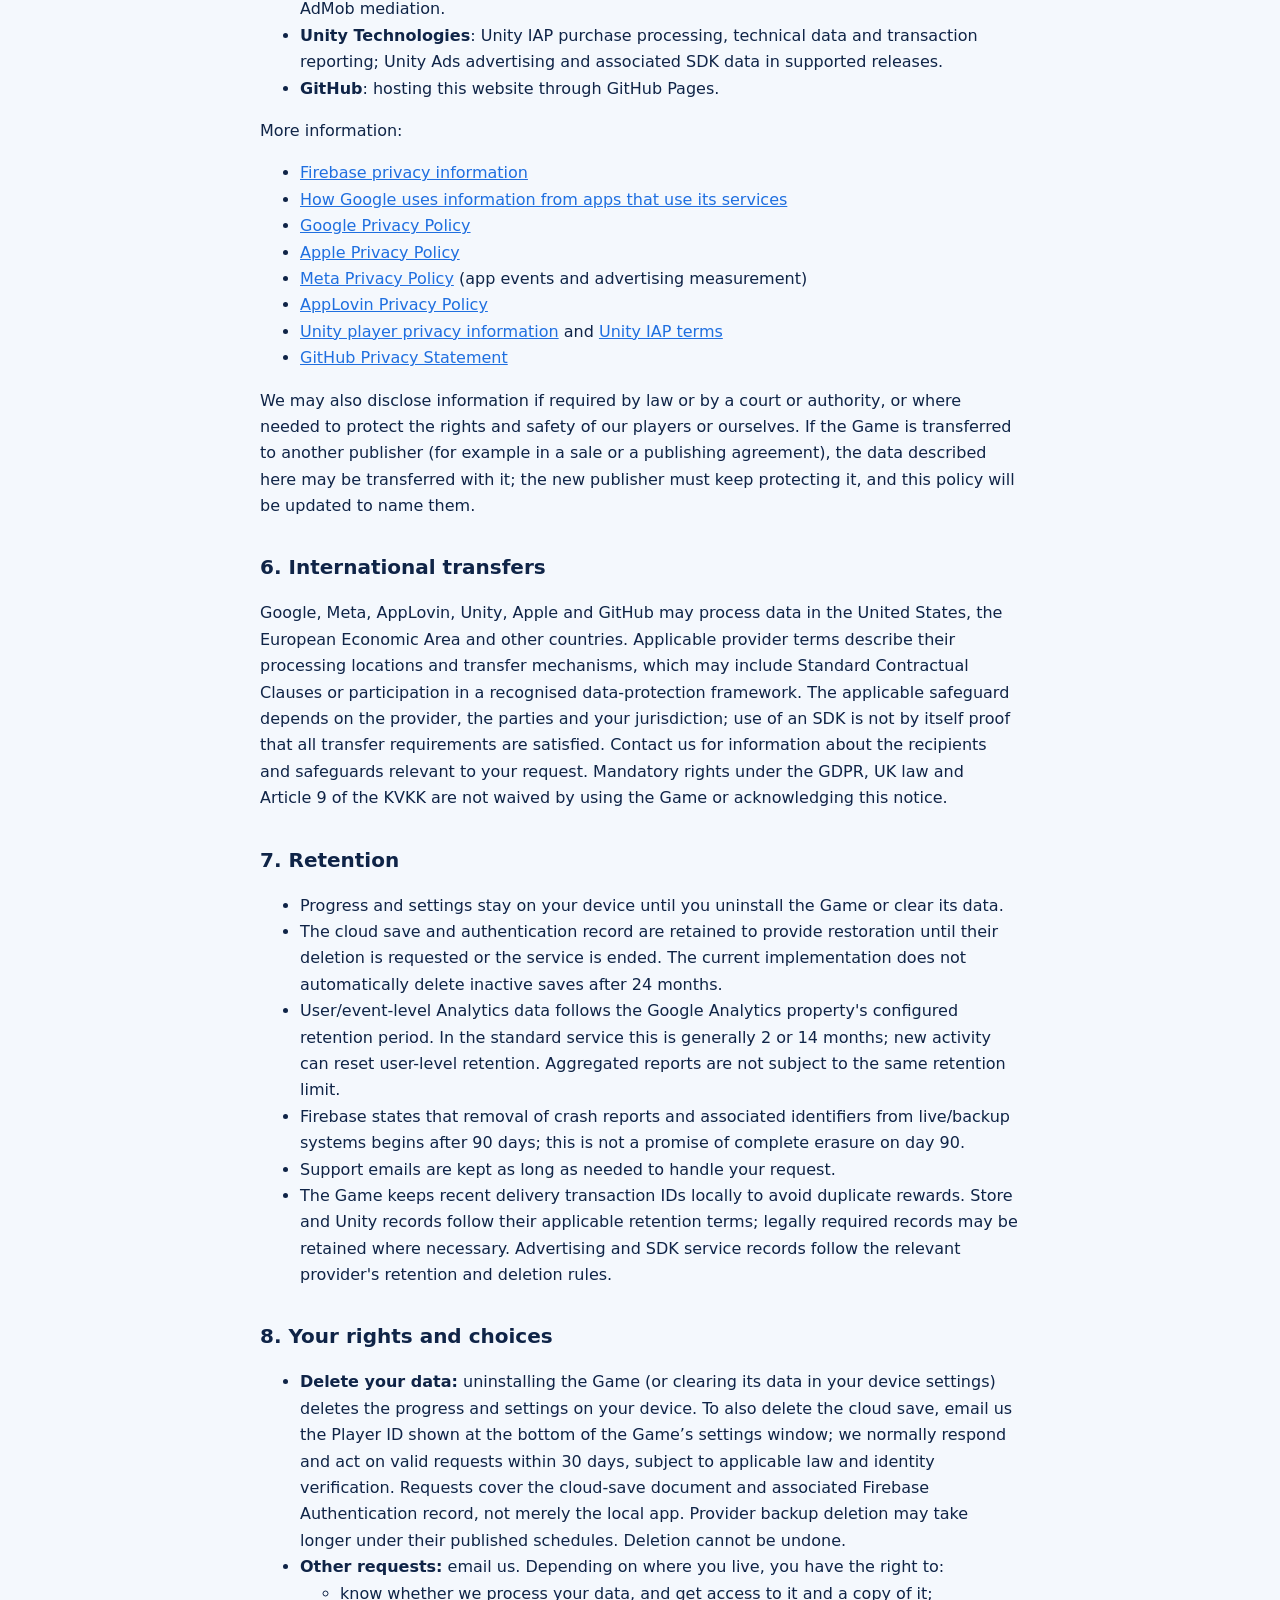
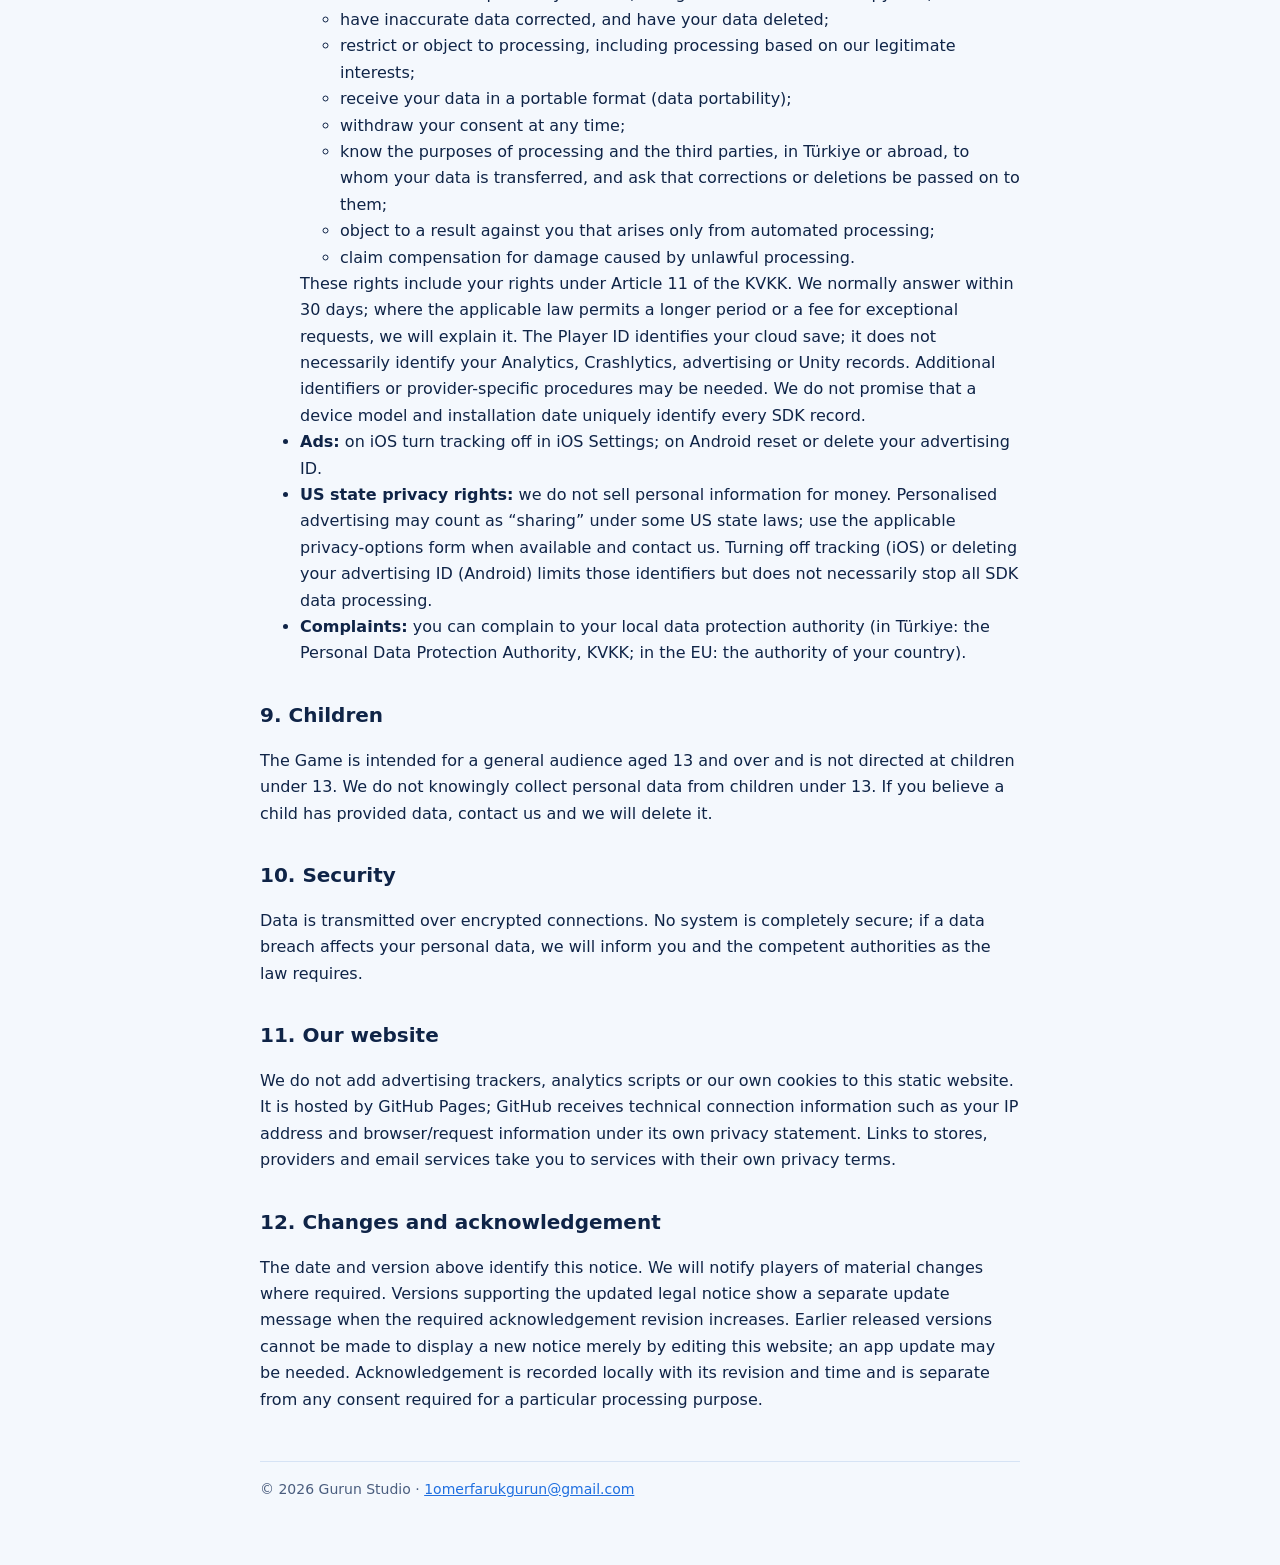
==== commit 857671a2: "Sand Fit Unity Ads gizlilik ve satıcı listesini güncelle" ====
--- a/sandfit/privacy/index.html
+++ b/sandfit/privacy/index.html
@@ -14,7 +14,7 @@
 </header>
 
 <h1>Privacy Policy</h1>
-<p class="muted">Effective date: 13 November 2026 · Version 6</p>
+<p class="muted">Effective date: 15 November 2026 · Version 7</p>
 
 <p>This policy explains what information the mobile game <strong>Sand Fit: Block Puzzle</strong> (the “Game”) collects, why, who it is shared with, and the choices you have. The Game is published by <strong>Ömer Faruk Gürün</strong>, using the name <strong>Gurun Studio</strong> (Türkiye), referred to as “we”. Contact: <a href="mailto:1omerfarukgurun@gmail.com">1omerfarukgurun@gmail.com</a>.</p>
 
@@ -22,7 +22,7 @@
 <ul>
   <li>The Game has no sign-in screen. We do not ask for your name, email address, phone number, contacts, photos or precise location.</li>
   <li>Your progress, coins, boosters and purchases are stored on your device and backed up to a cloud save under a random, pseudonymous player ID. Restoration depends on the platform and available credentials and is not guaranteed. Settings stay on your device.</li>
-  <li>The Game shows ads through Google AdMob. Releases that include the AppLovin SDK can also use AppLovin as an additional ad source when it is configured in AdMob mediation. Including the SDK does not mean that AppLovin ads are enabled. Google Firebase provides cloud saves, analytics and crash reports.</li>
+  <li>The Game shows ads through Google AdMob. Versions containing the Unity Ads SDK may also use Unity Ads through AdMob mediation when configured. Some earlier releases contain the AppLovin SDK; including a network SDK does not mean that its ads are enabled. Google Firebase provides cloud saves, analytics and crash reports.</li>
   <li>The Game uses the Meta SDK to measure our Instagram and Facebook ads. Its activation is controlled by the Google consent status. Older releases enable automatic app-event logging, which can include purchase events in addition to installs and launches.</li>
   <li>Purchases are processed by Google Play or the Apple App Store. We never see your payment details.</li>
 </ul>
@@ -36,6 +36,7 @@
   <tr><td><strong>Cloud save</strong>: a random pseudonymous player ID created by the Game, and under it your level, coins, boosters, owned items, claimed rewards, Game version and the time of the last save. On Android, if you use Google Play Games, your Play Games player ID and display name are linked to this ID.</td><td>Keep your progress and purchased coins if you reinstall the Game or change your phone.</td><td>Firebase Authentication, Cloud Firestore, Google Play Games Services (Android)</td></tr>
   <tr><td><strong>Crash and error reports</strong>: stack traces, device state at the time of the crash, installation identifier.</td><td>Find and fix crashes.</td><td>Firebase Crashlytics</td></tr>
   <tr><td><strong>Advertising data</strong>: advertising ID, IP address, device information, ad interactions, and your consent choice where required.</td><td>Show ads, measure them, prevent ad fraud; personalised ads only where you allowed them.</td><td>Google AdMob, Google User Messaging Platform</td></tr>
+  <tr><td><strong>Unity Ads SDK</strong>: device/app and network information, user/device identifiers, IP-derived approximate location, ad interactions, purchase-related information, SDK performance diagnostics and privacy choices; information you choose to submit when reporting an ad. Available fields depend on the platform, SDK settings and permissions.</td><td>Deliver and measure ads, operate and improve the SDK, handle ad reports, prevent fraud and personalise where permitted.</td><td>Unity Technologies, in supported releases using AdMob mediation.</td></tr>
   <tr><td><strong>AppLovin advertising SDK</strong>: device/app and network information, IP address, available advertising/vendor identifiers, ad interactions and privacy signals. Fields depend on permissions and platform settings. We do not provide a player email or phone number to AppLovin.</td><td>Provide and measure ads, prevent fraud and personalise where permitted.</td><td>AppLovin Corporation, when enabled through AdMob mediation in supported releases.</td></tr>
   <tr><td><strong>Meta app events</strong>: installation/activation and app launches, app and SDK version, device and operating-system information, SDK identifiers, IP address and advertising identifier where available and permitted. Older releases with automatic event logging enabled can also send purchase-related events. Our code requests activation when Google UMP reports that a privacy-options entry point is not required; that status is not a complete legal assessment of your region or consent.</td><td>Measure how many players our Instagram and Facebook ads bring.</td><td>Meta Platforms (Meta SDK)</td></tr>
   <tr><td><strong>Purchases</strong>: product, order/transaction ID and purchase receipt.</td><td>Deliver and restore purchases, prevent duplicate delivery, and provide purchase processing and transaction reporting. The Game has no separate developer-operated receipt-validation server.</td><td>Google Play Billing, Apple App Store, Unity In-App Purchasing</td></tr>
@@ -48,9 +49,9 @@
 
 <h2>3. Advertising, notifications and choices</h2>
 <p>If you are in the European Economic Area, the United Kingdom or Switzerland, the Game asks for your consent before personalised ads are shown, using Google’s consent form, which also lists Google’s advertising partners. If you do not consent, ads may be non-personalised, limited, or unavailable, depending on the consent state and Google's requirements. In versions that display “Ad privacy choices” in Settings, that button reopens Google's privacy-options form when required. Earlier versions do not include that button; device-level controls and the contact address remain available.</p>
-<p><strong>iOS:</strong> the Game asks for permission to track (App Tracking Transparency). Your device’s advertising identifier (IDFA) is used by AdMob and Meta only if you allow it. You can change this at any time in <strong>iOS Settings → Privacy &amp; Security → Tracking</strong>.</p>
+<p><strong>iOS:</strong> the Game asks for permission to track (App Tracking Transparency). AdMob, Meta and Unity Ads in supported versions may access your device’s advertising identifier (IDFA) only if you allow it. You can change this at any time in <strong>iOS Settings → Privacy &amp; Security → Tracking</strong>.</p>
 <p><strong>Android:</strong> you can reset or delete your advertising ID in your device settings (Settings → Privacy → Ads, or Google → Ads).</p>
-<p>Personalised ads involve automated profiling by Google based on the advertising data described above. We do not make any decisions about you that have legal or similarly significant effects. Buying <strong>Remove Ads</strong> removes the ads shown between levels; ads you choose to watch for rewards remain available.</p>
+<p>Personalised ads involve automated profiling by the advertising providers listed above based on the advertising data described above. We do not make any decisions about you that have legal or similarly significant effects. Buying <strong>Remove Ads</strong> removes the ads shown between levels; ads you choose to watch for rewards remain available.</p>
 
 <p><strong>Local reminders:</strong> with your device permission where required, the Game schedules notifications on the device. It stores recent play times, last-session time and permission-prompt history locally. It does not use Firebase Cloud Messaging or a remote push-token service. Notification permission/opening events, reward-calendar use, rescue results and thermal-state events may be included in Firebase Analytics. You can disable notifications in your device settings.</p>
 <p><strong>Reading is not consent:</strong> accepting the Terms or acknowledging this notice does not itself grant advertising, analytics or tracking consent. ATT concerns cross-app tracking; Google UMP concerns supported advertising privacy messages. Neither is a blanket consent for every SDK. Released versions currently have no separate in-game Firebase Analytics or Crashlytics opt-out; contact us about your rights and choices.</p>
@@ -71,7 +72,7 @@
   <li><strong>Apple Inc.</strong> (iOS only): App Store purchases.</li>
   <li><strong>Meta Platforms</strong>: advertising measurement and the SDK data described above.</li>
   <li><strong>AppLovin Corporation</strong>: advertising and associated SDK data when enabled through AdMob mediation.</li>
-  <li><strong>Unity Technologies</strong>: Unity IAP purchase processing, technical data and transaction reporting.</li>
+  <li><strong>Unity Technologies</strong>: Unity IAP purchase processing, technical data and transaction reporting; Unity Ads advertising and associated SDK data in supported releases.</li>
   <li><strong>GitHub</strong>: hosting this website through GitHub Pages.</li>
 </ul>
 <p>More information:</p>
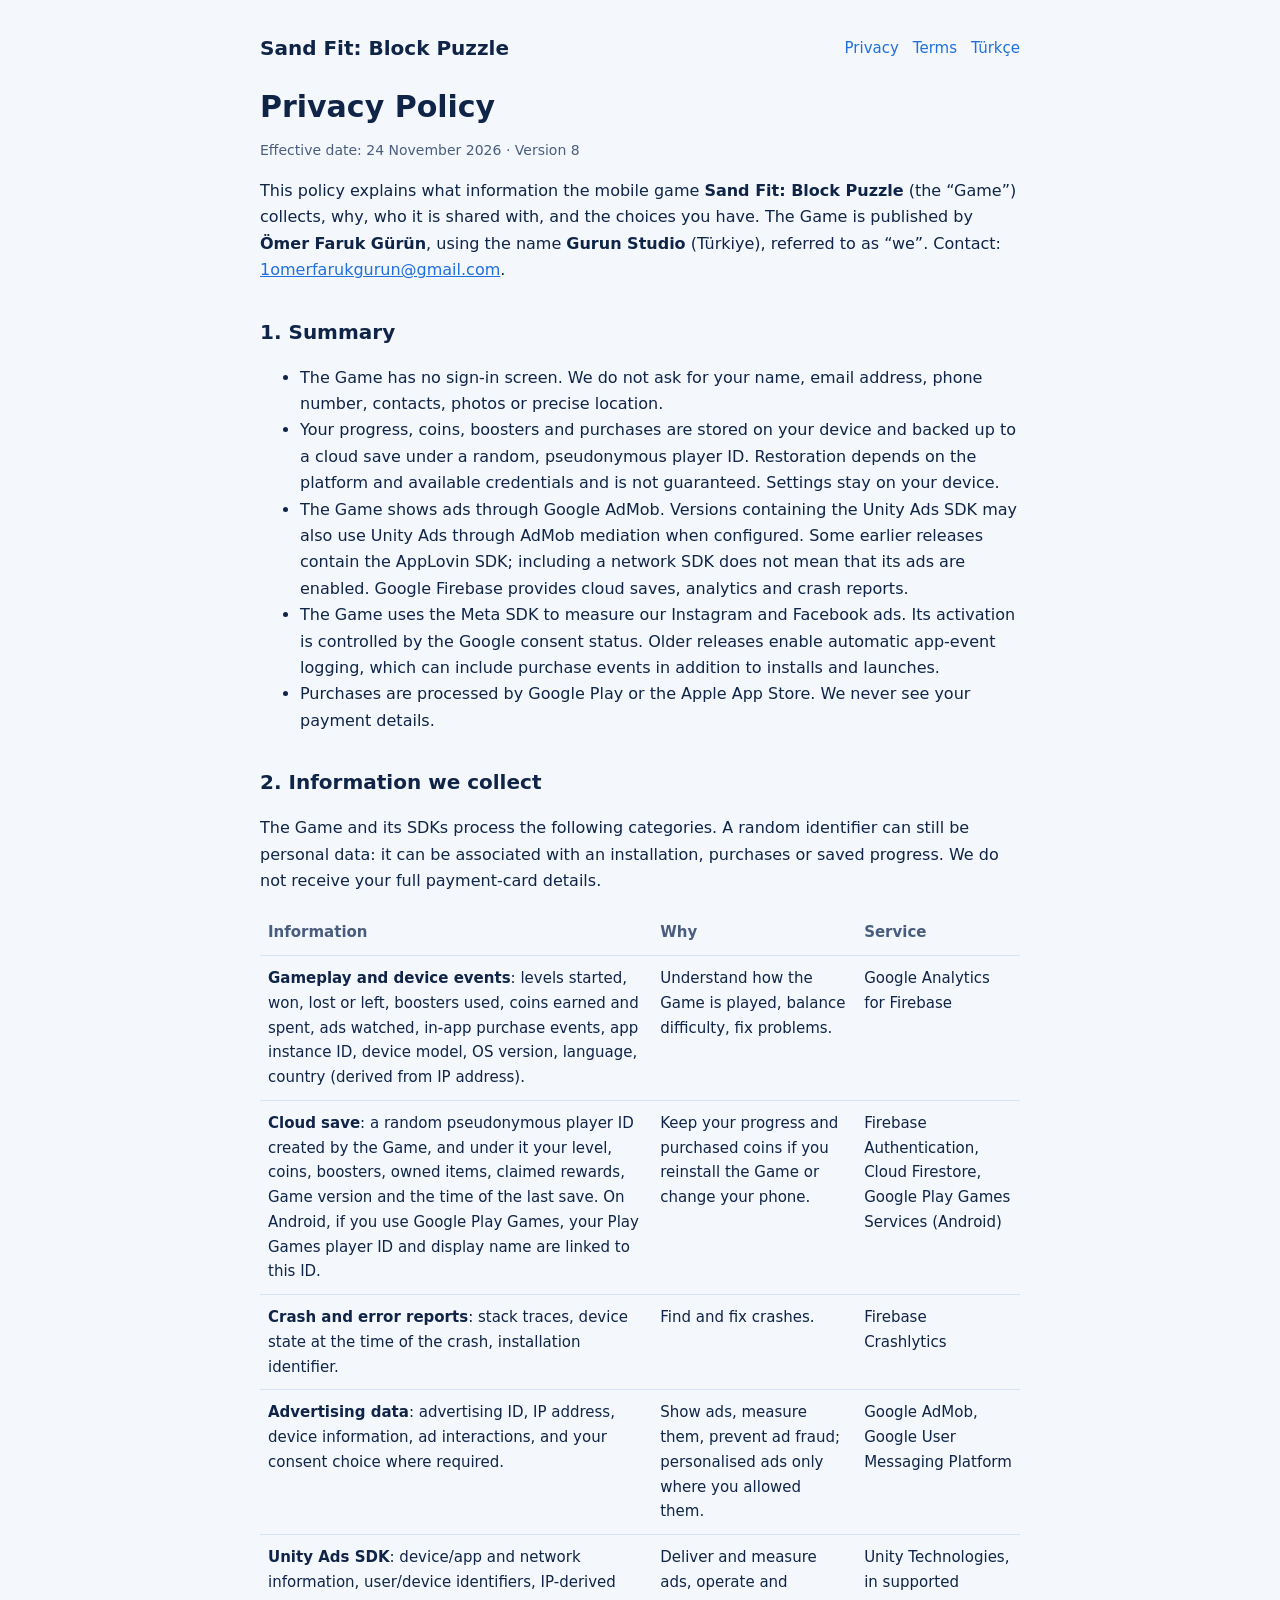
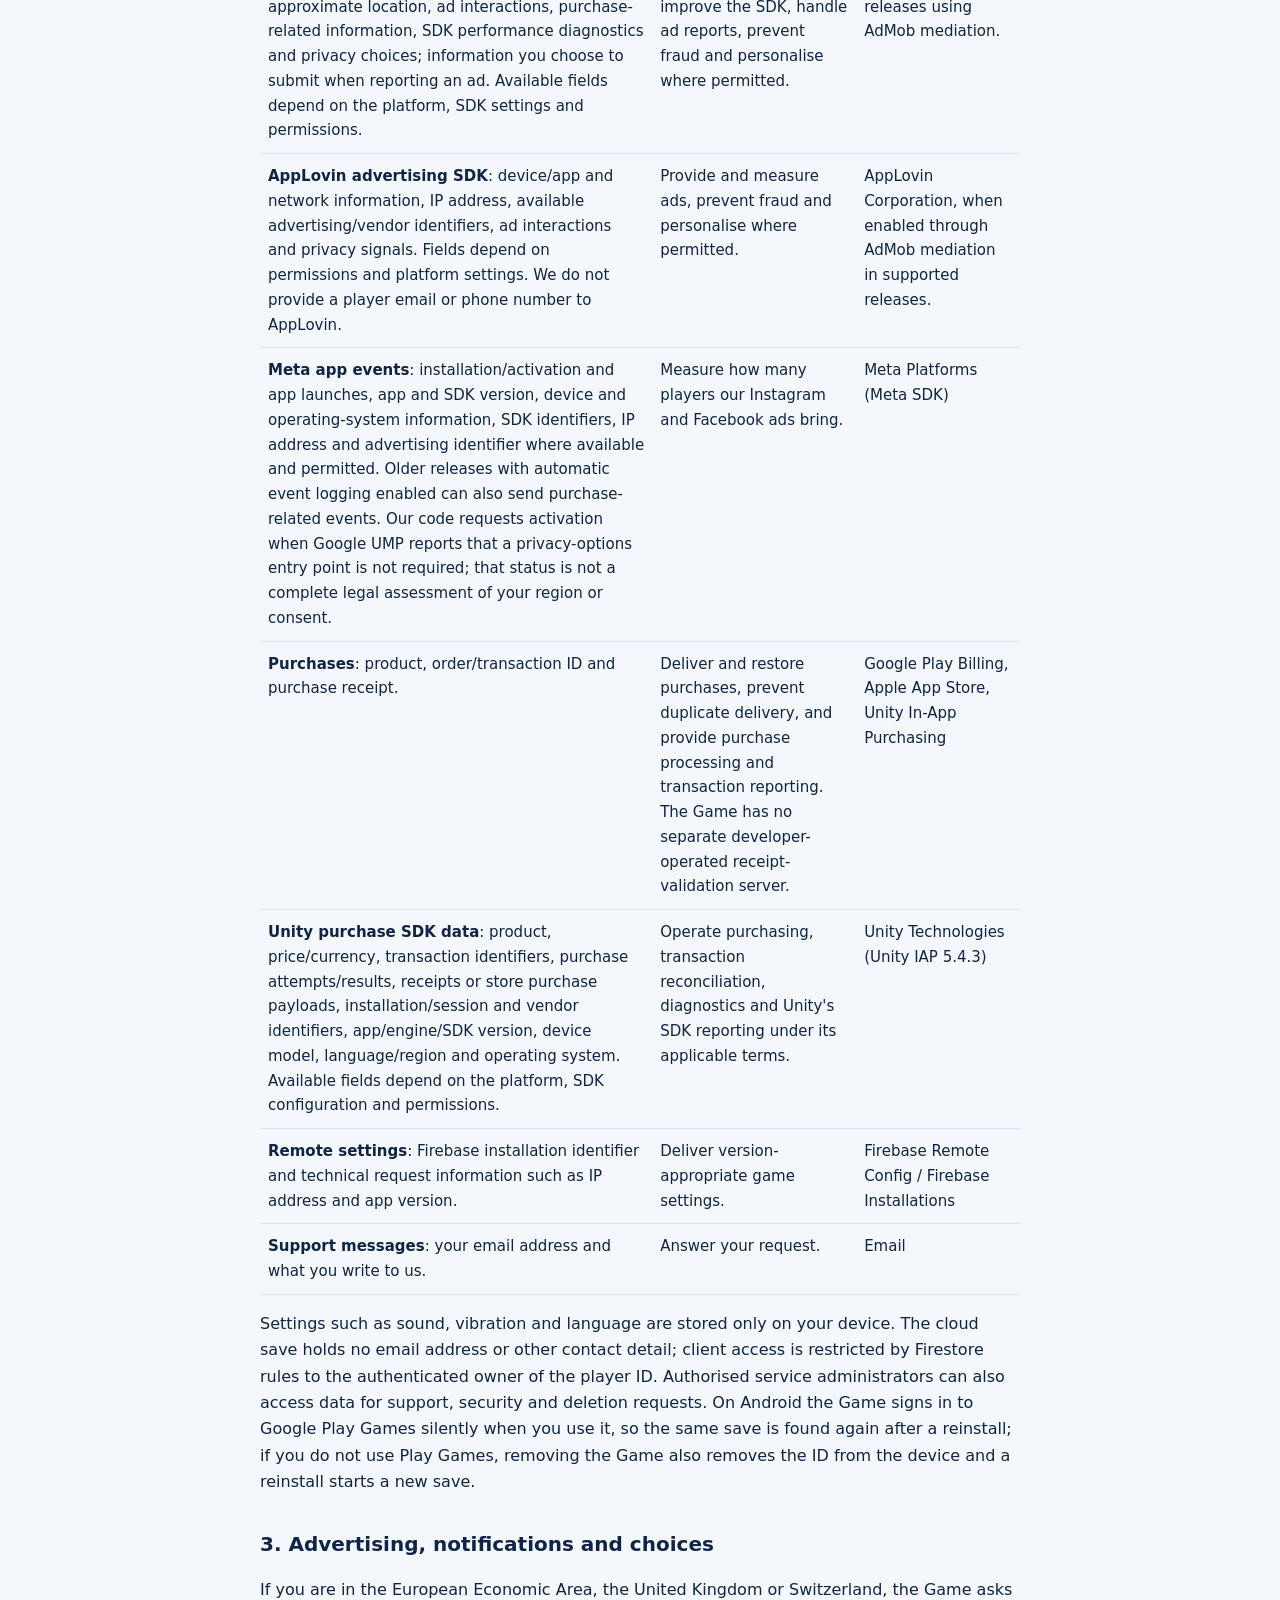
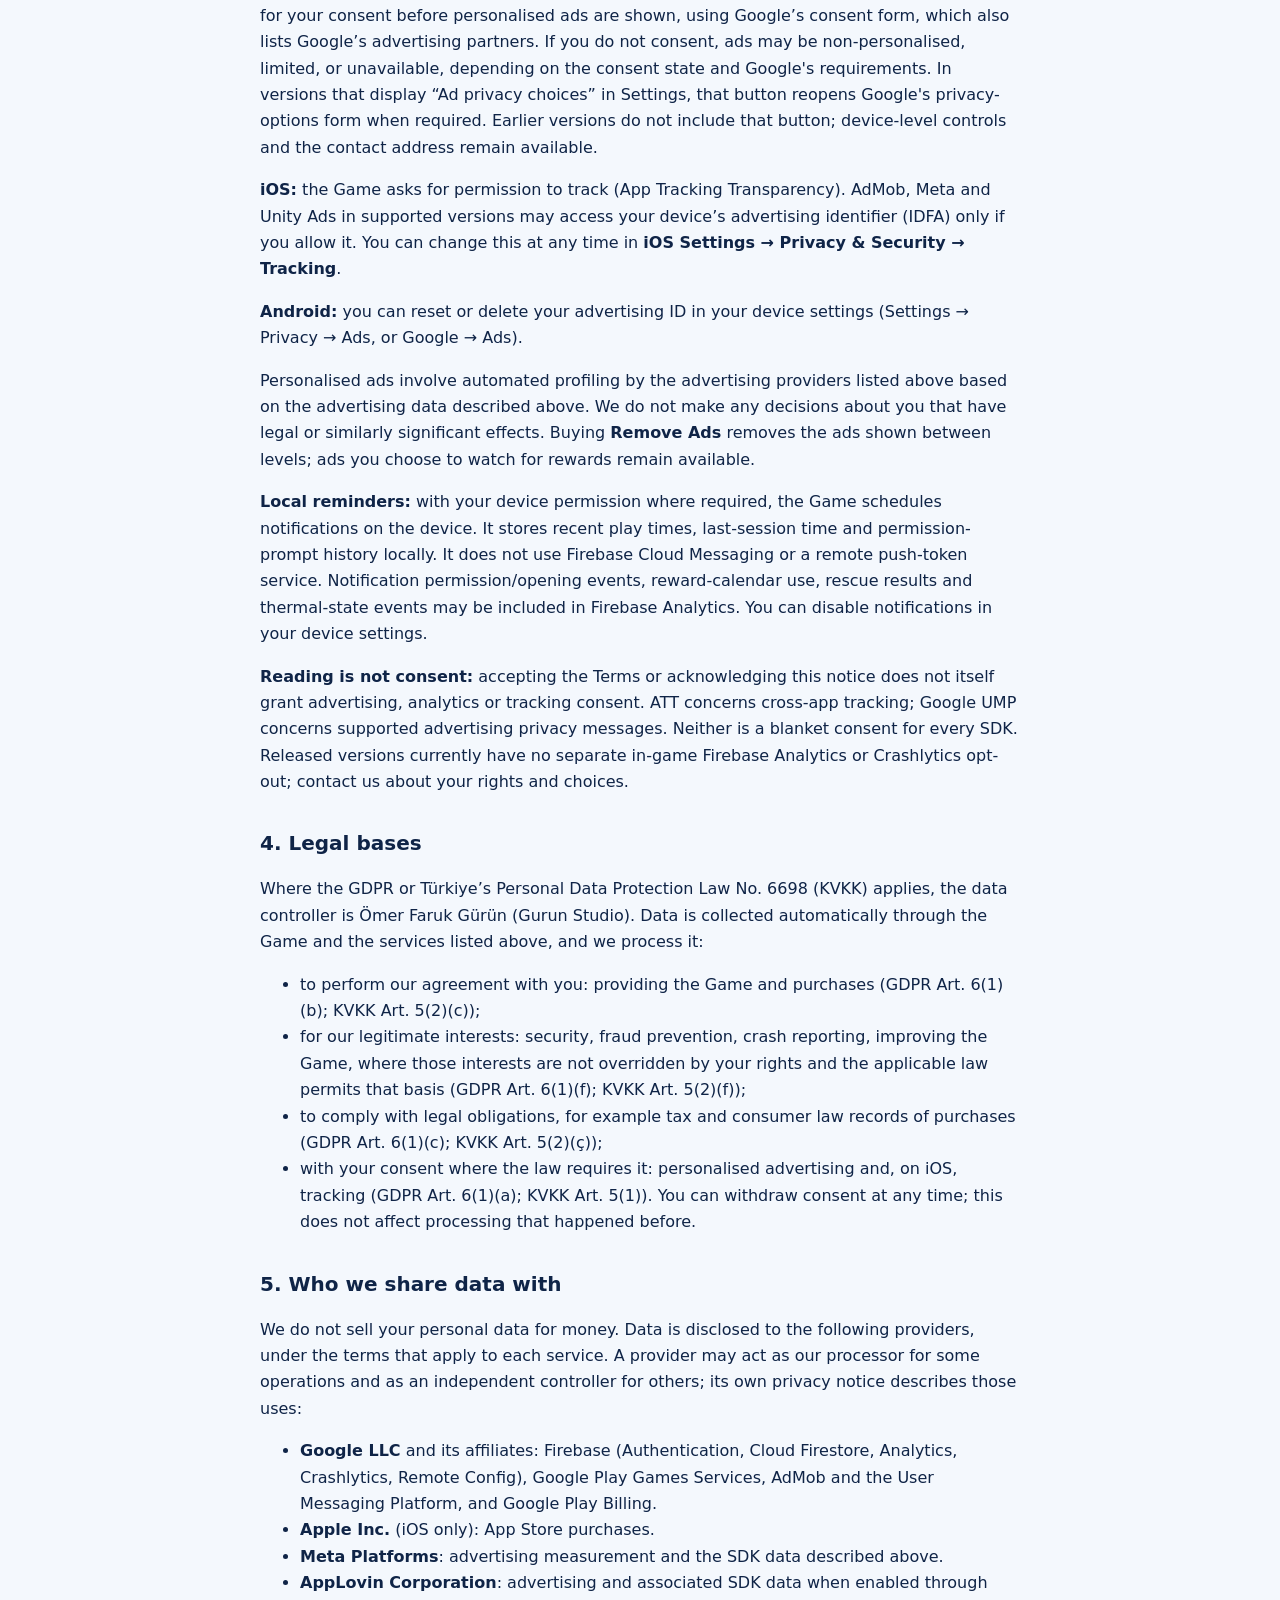
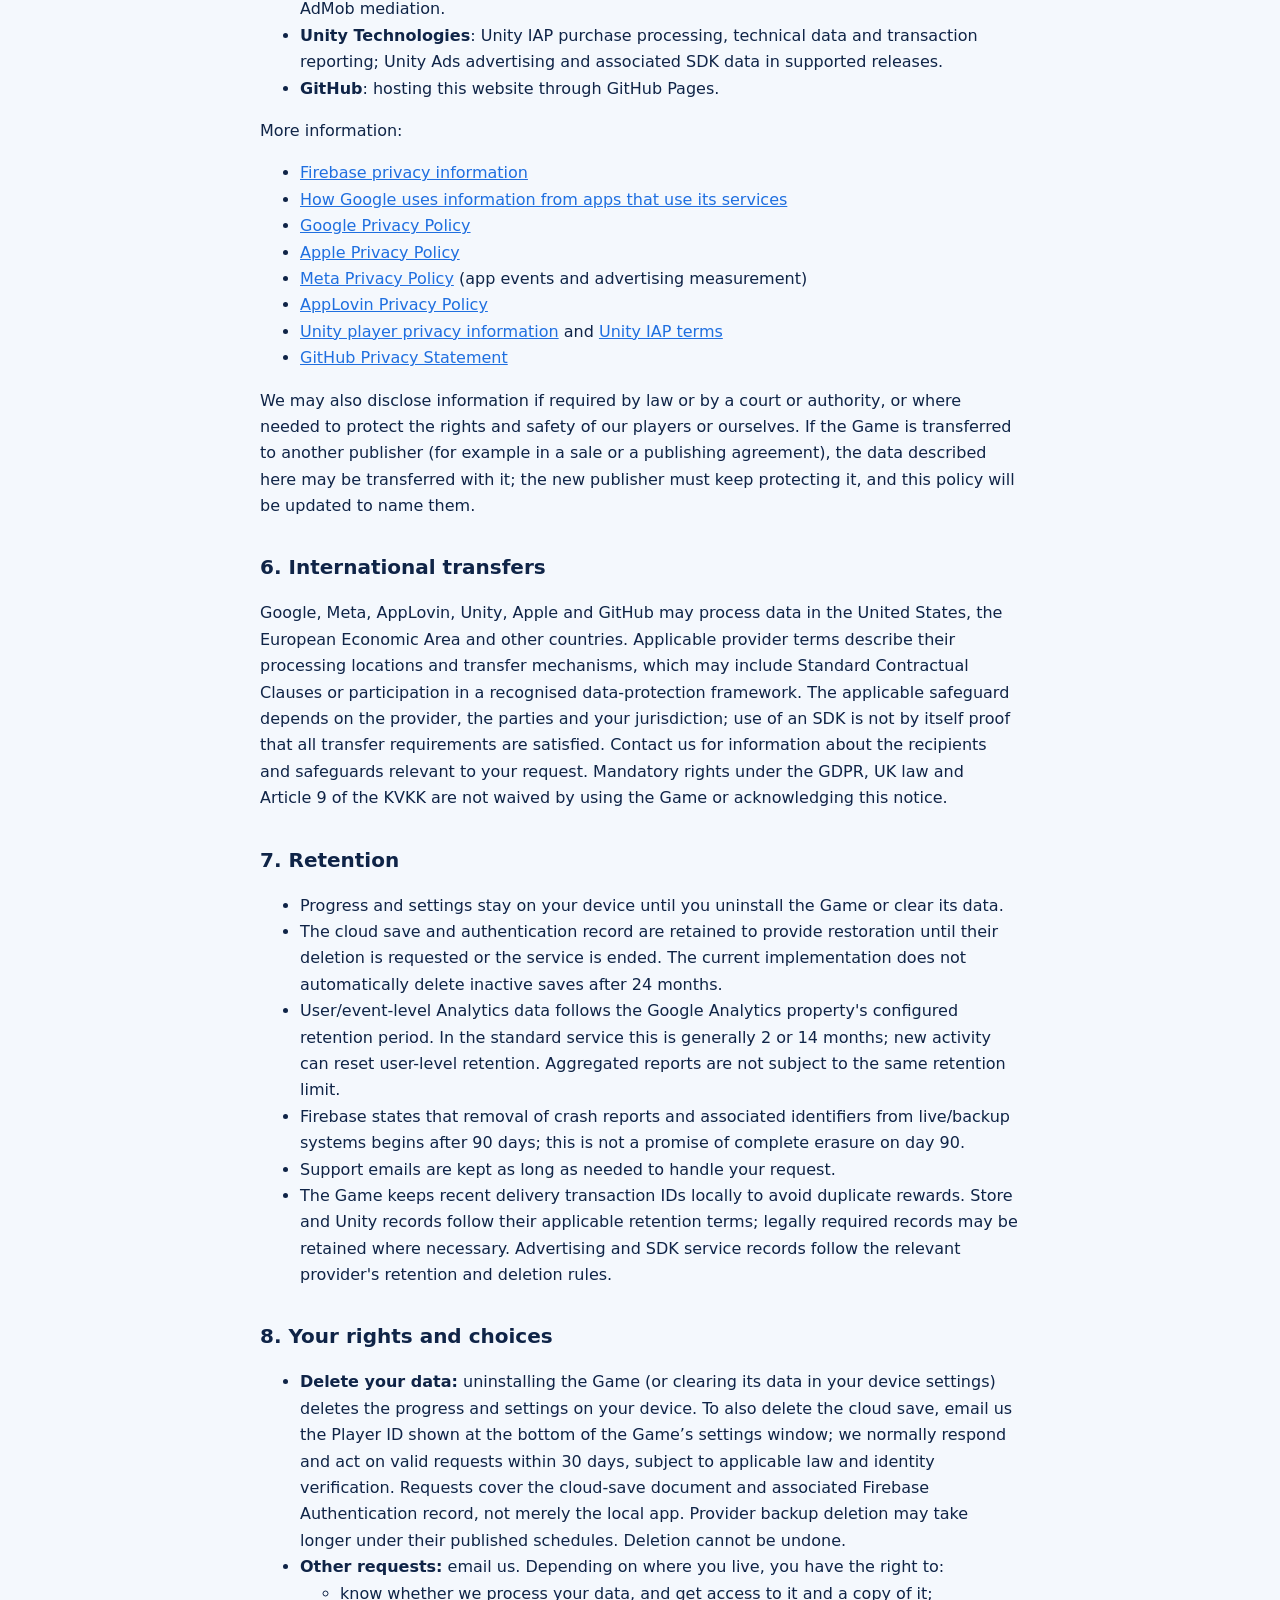
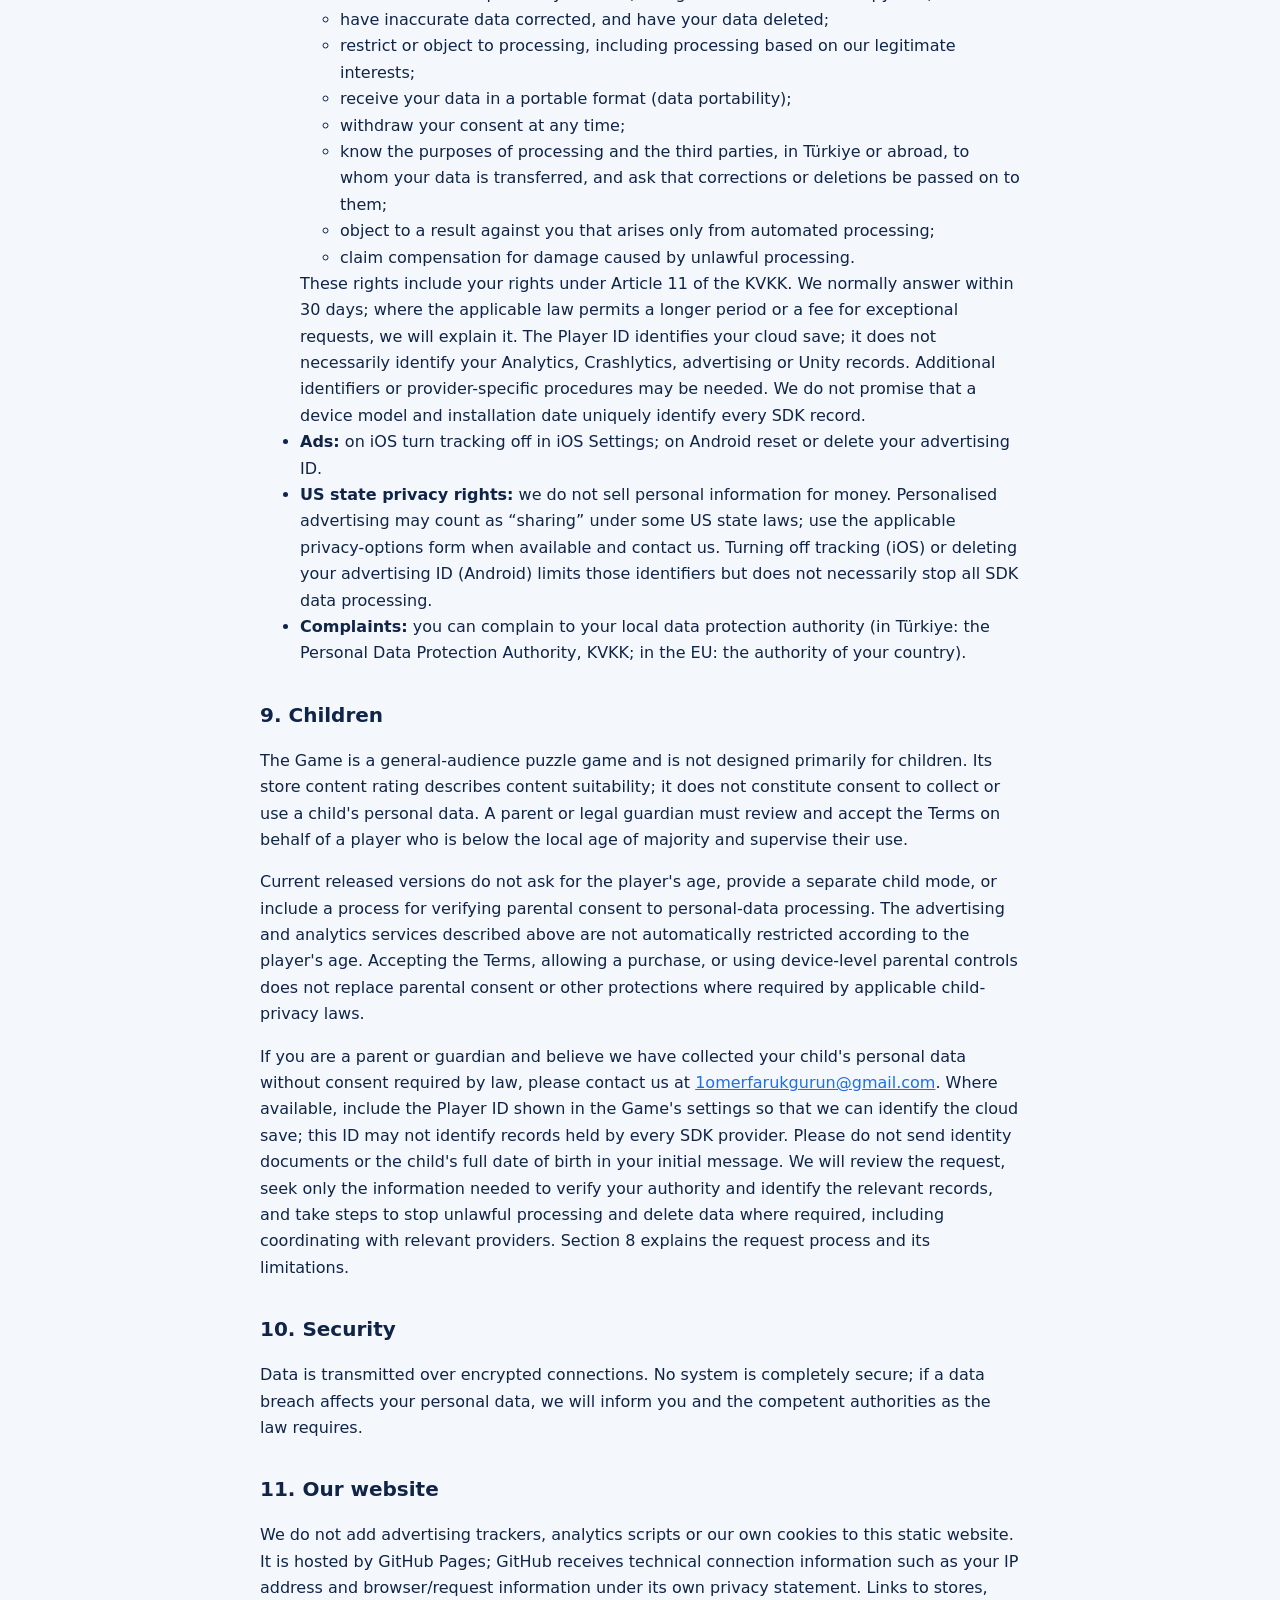
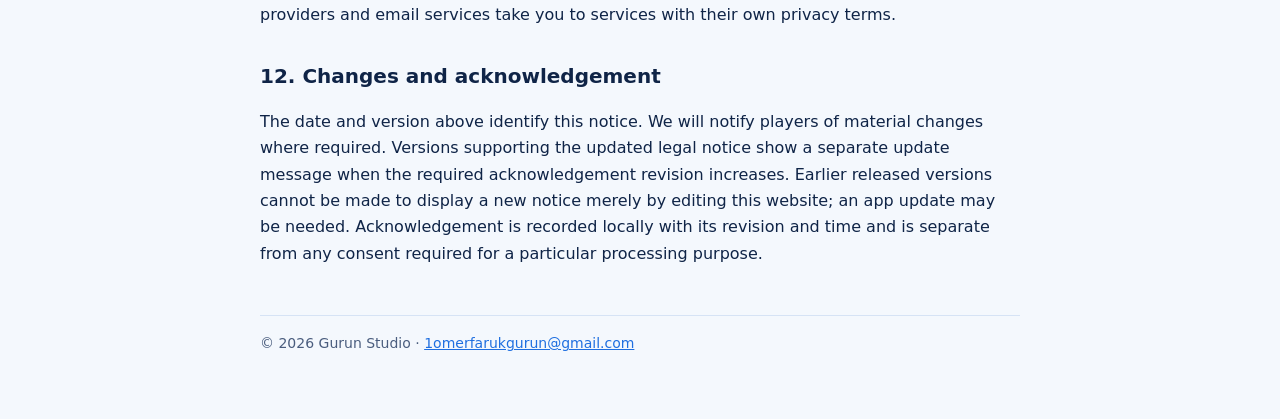
==== commit 49ee1010: "Sand Fit genel kitle metinlerini güncelle" ====
--- a/sandfit/privacy/index.html
+++ b/sandfit/privacy/index.html
@@ -14,7 +14,7 @@
 </header>
 
 <h1>Privacy Policy</h1>
-<p class="muted">Effective date: 15 November 2026 · Version 7</p>
+<p class="muted">Effective date: 24 November 2026 · Version 8</p>
 
 <p>This policy explains what information the mobile game <strong>Sand Fit: Block Puzzle</strong> (the “Game”) collects, why, who it is shared with, and the choices you have. The Game is published by <strong>Ömer Faruk Gürün</strong>, using the name <strong>Gurun Studio</strong> (Türkiye), referred to as “we”. Contact: <a href="mailto:1omerfarukgurun@gmail.com">1omerfarukgurun@gmail.com</a>.</p>
 
@@ -122,7 +122,9 @@
 </ul>
 
 <h2>9. Children</h2>
-<p>The Game is intended for a general audience aged 13 and over and is not directed at children under 13. We do not knowingly collect personal data from children under 13. If you believe a child has provided data, contact us and we will delete it.</p>
+<p>The Game is a general-audience puzzle game and is not designed primarily for children. Its store content rating describes content suitability; it does not constitute consent to collect or use a child's personal data. A parent or legal guardian must review and accept the Terms on behalf of a player who is below the local age of majority and supervise their use.</p>
+<p>Current released versions do not ask for the player's age, provide a separate child mode, or include a process for verifying parental consent to personal-data processing. The advertising and analytics services described above are not automatically restricted according to the player's age. Accepting the Terms, allowing a purchase, or using device-level parental controls does not replace parental consent or other protections where required by applicable child-privacy laws.</p>
+<p>If you are a parent or guardian and believe we have collected your child's personal data without consent required by law, please contact us at <a href="mailto:1omerfarukgurun@gmail.com">1omerfarukgurun@gmail.com</a>. Where available, include the Player ID shown in the Game's settings so that we can identify the cloud save; this ID may not identify records held by every SDK provider. Please do not send identity documents or the child's full date of birth in your initial message. We will review the request, seek only the information needed to verify your authority and identify the relevant records, and take steps to stop unlawful processing and delete data where required, including coordinating with relevant providers. Section 8 explains the request process and its limitations.</p>
 
 <h2>10. Security</h2>
 <p>Data is transmitted over encrypted connections. No system is completely secure; if a data breach affects your personal data, we will inform you and the competent authorities as the law requires.</p>
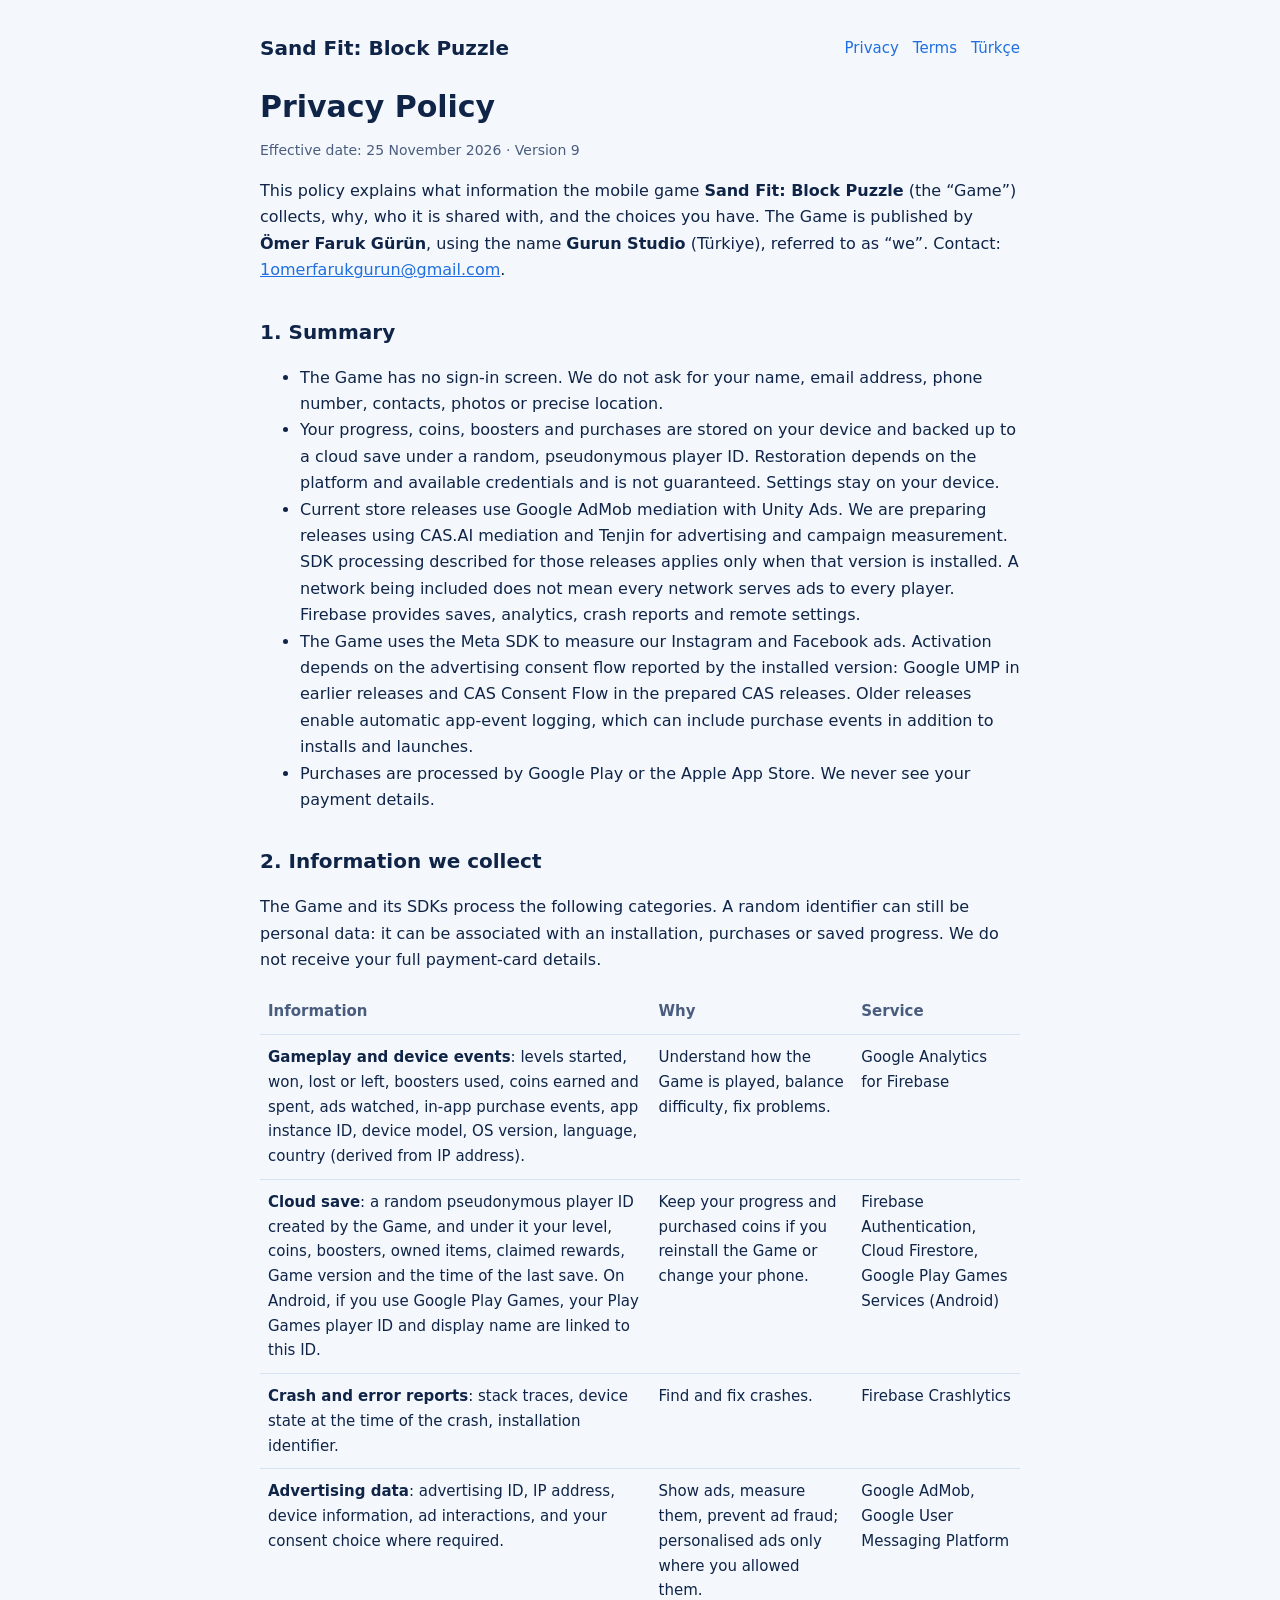
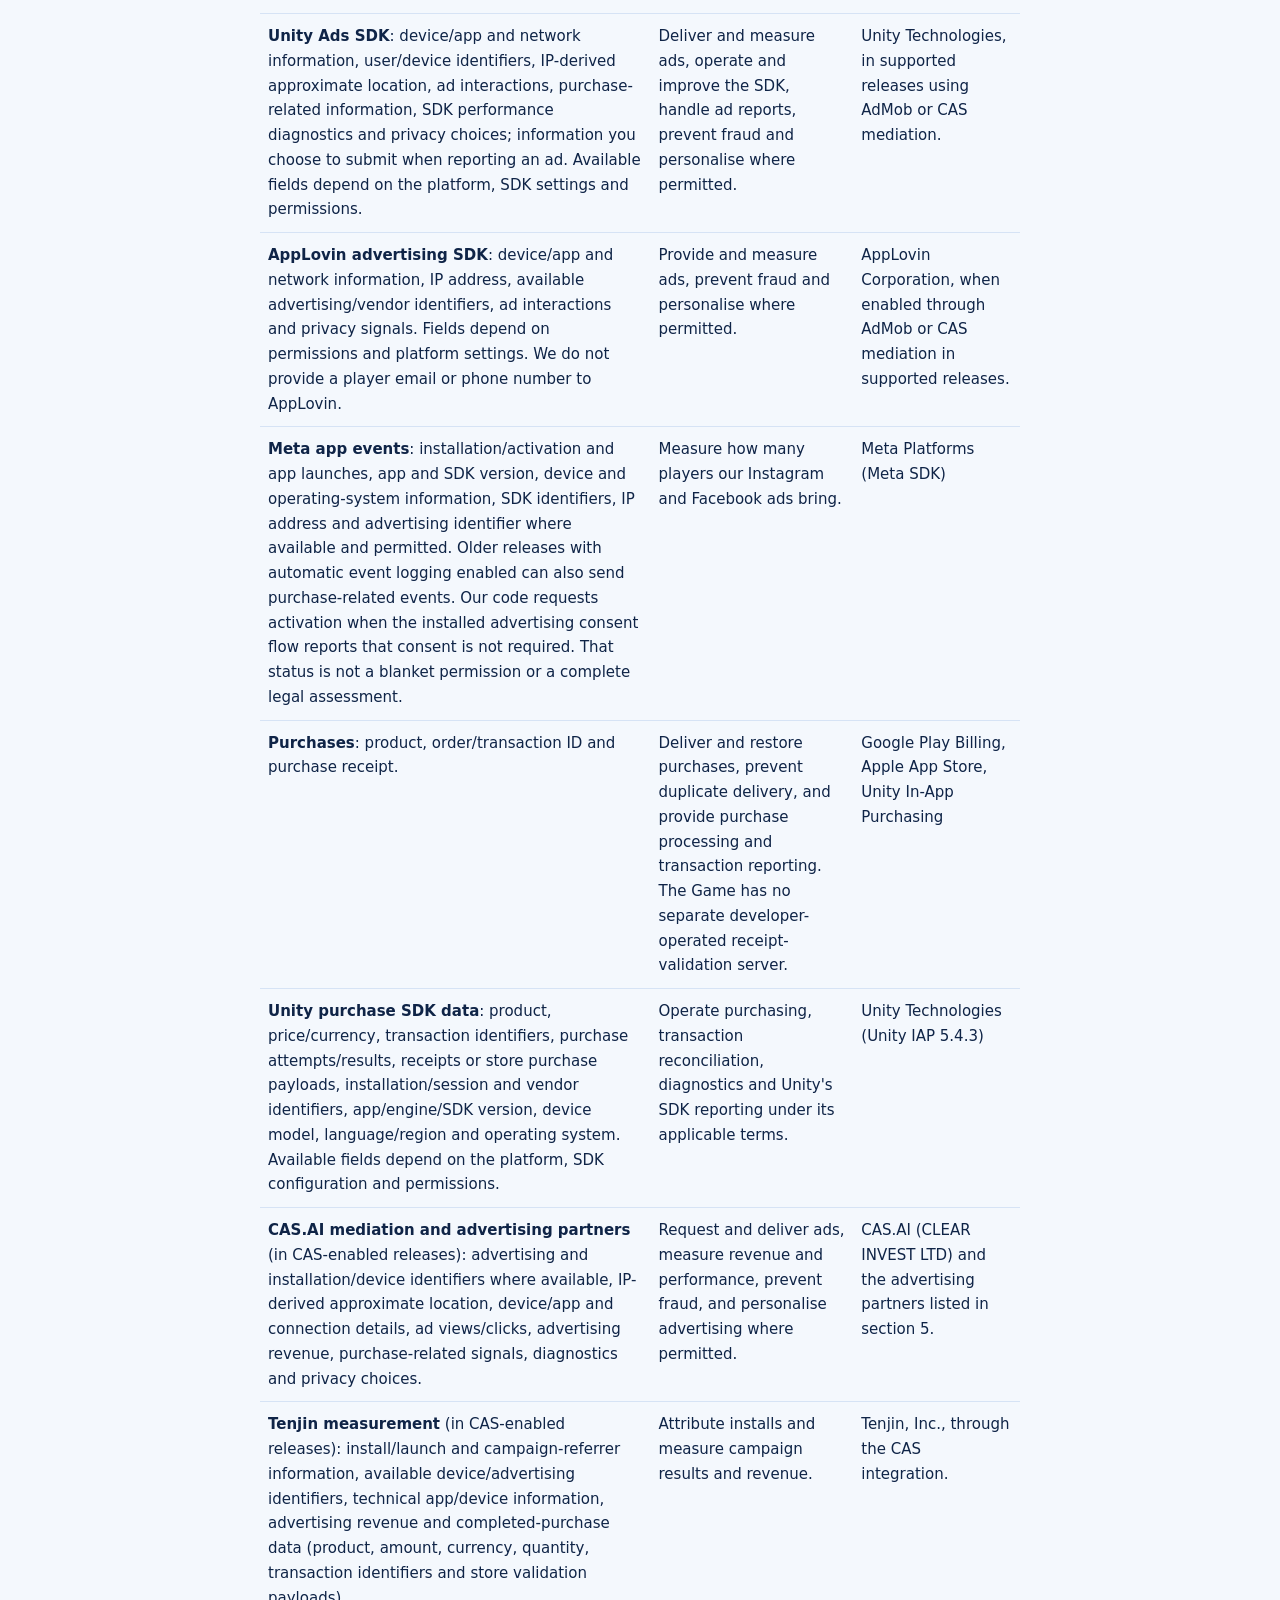
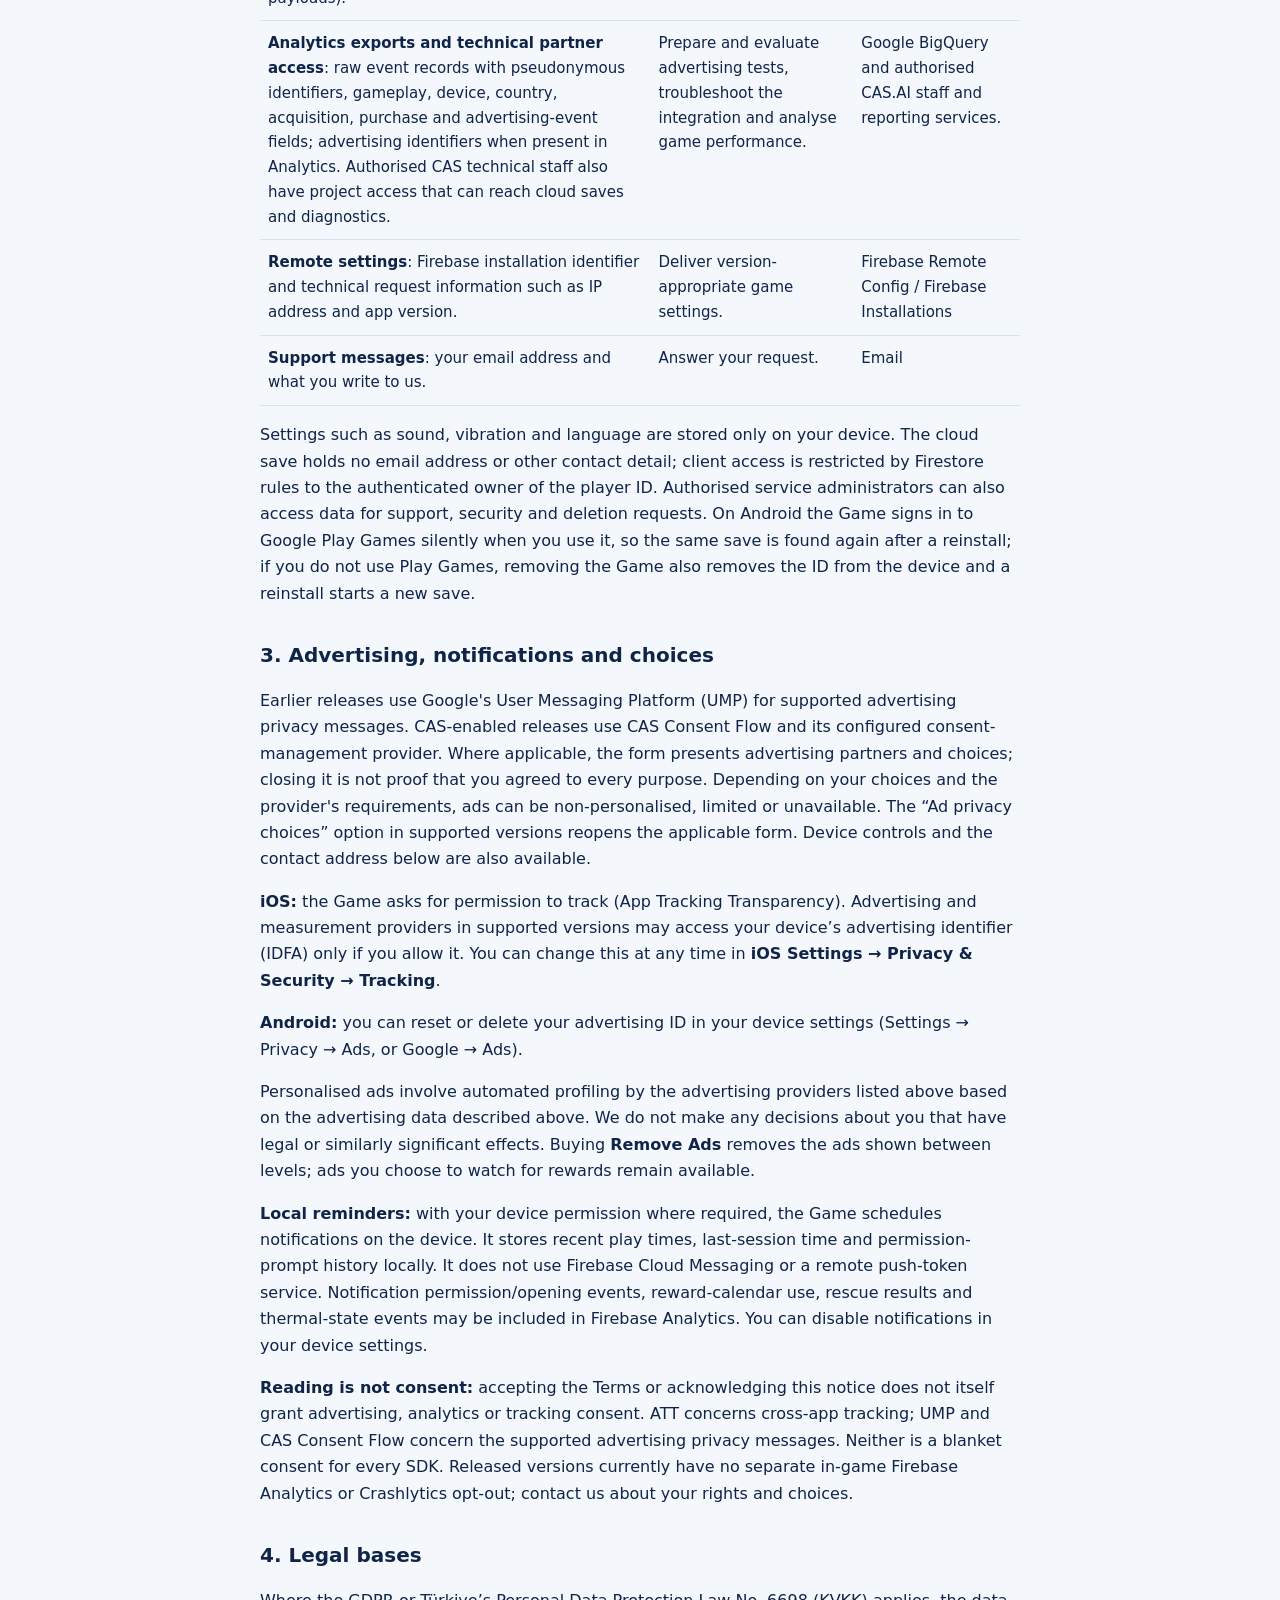
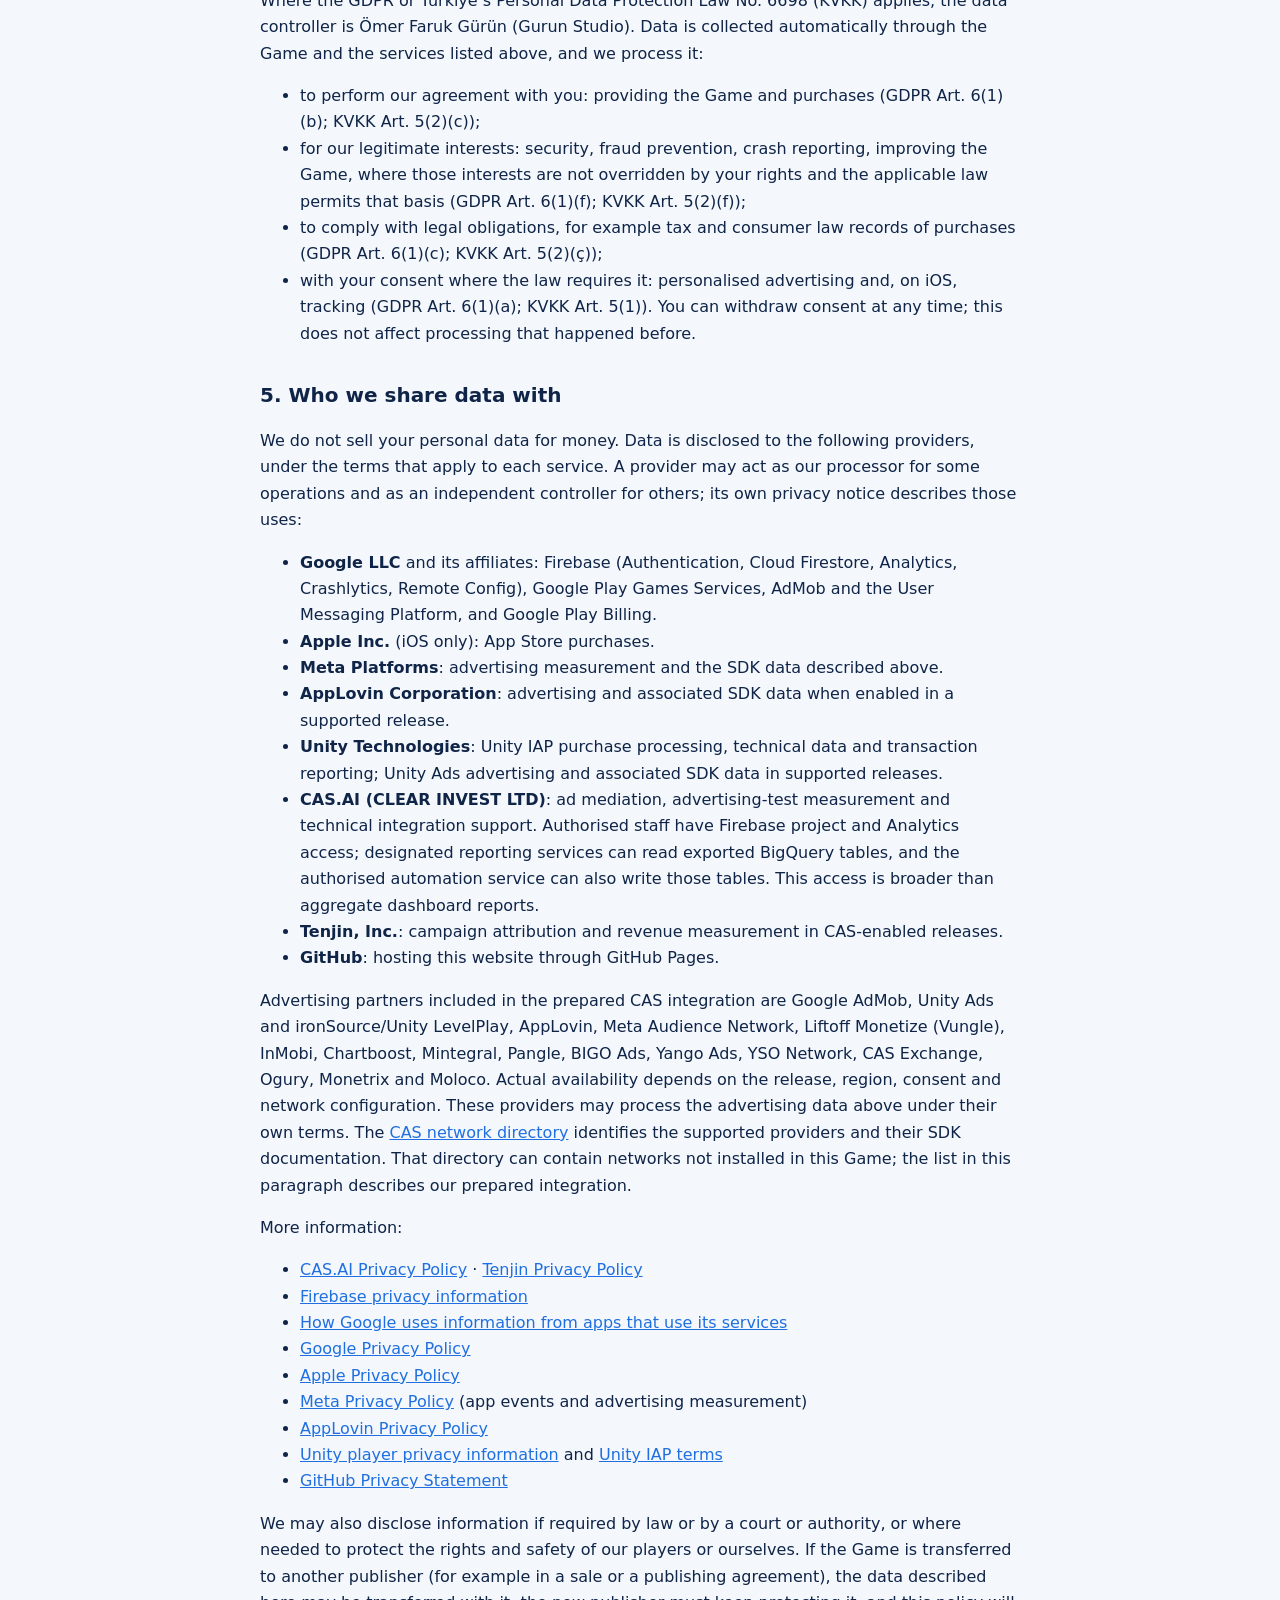
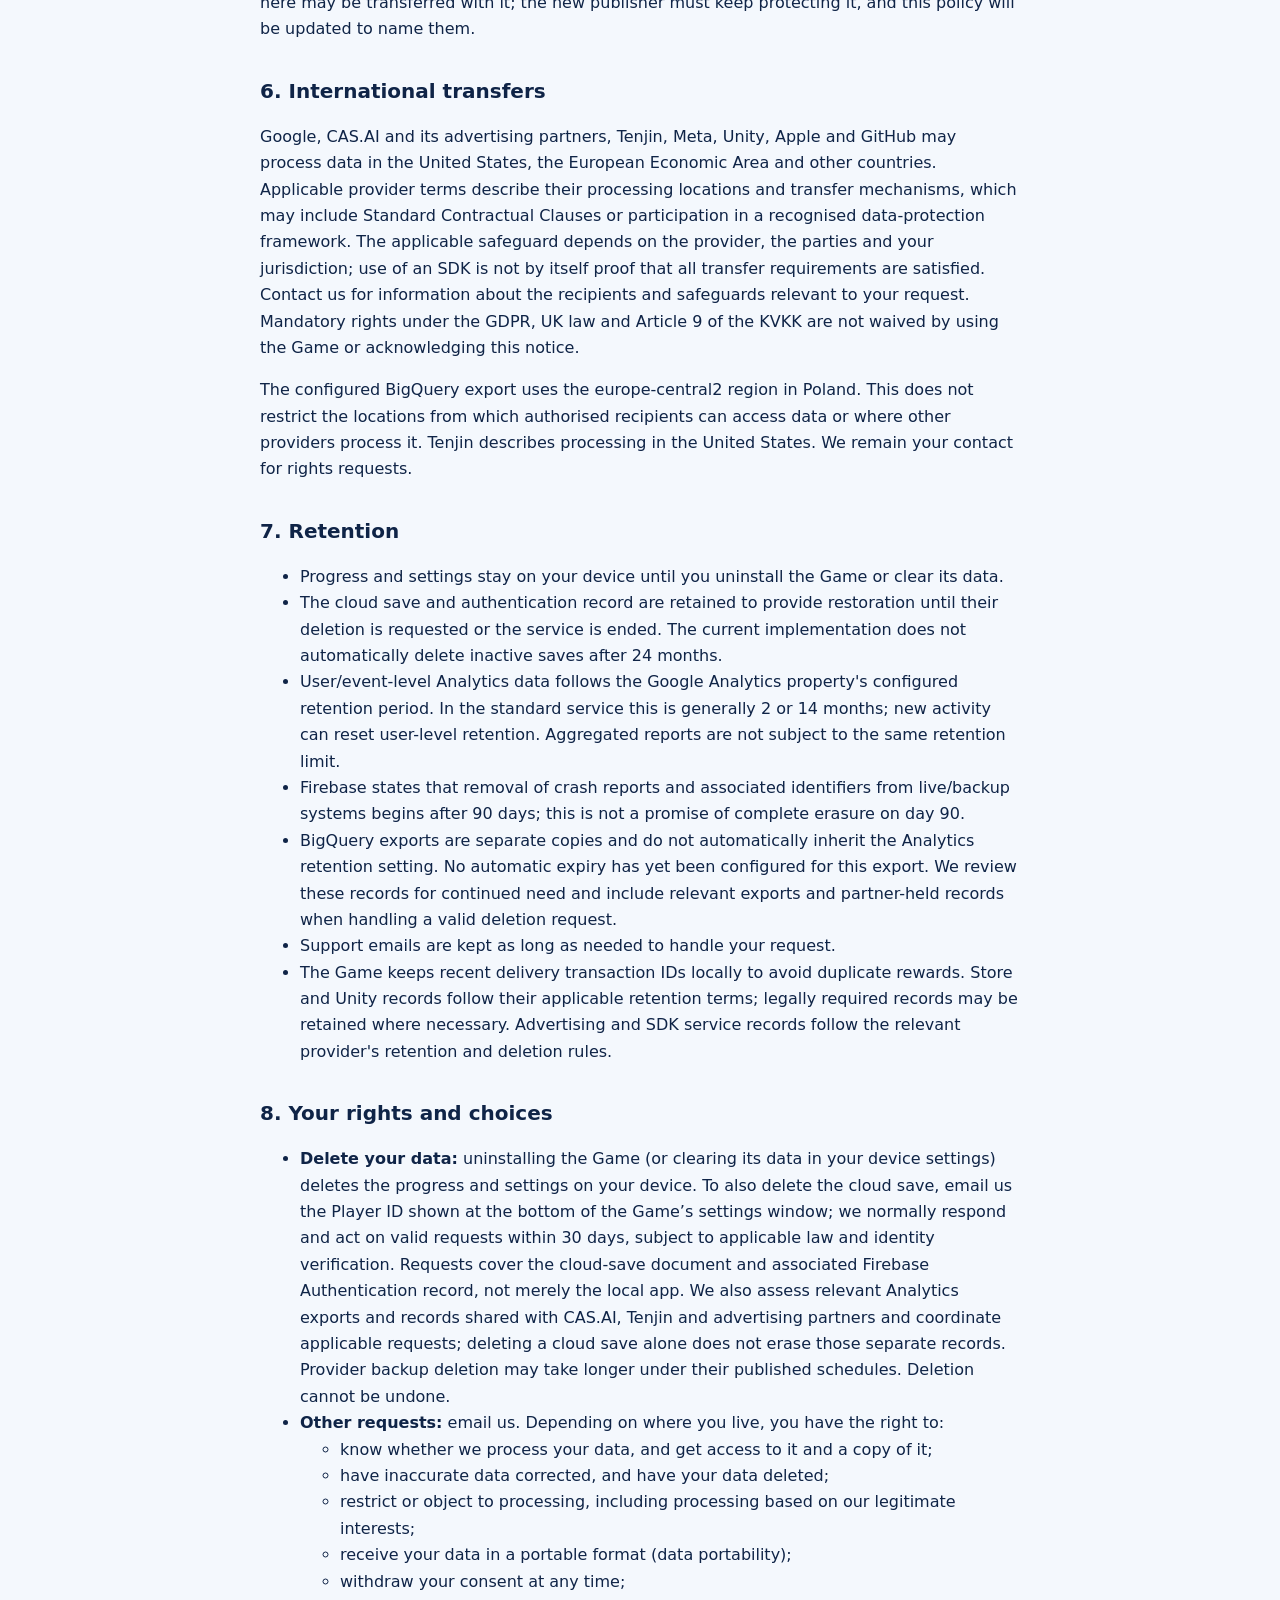
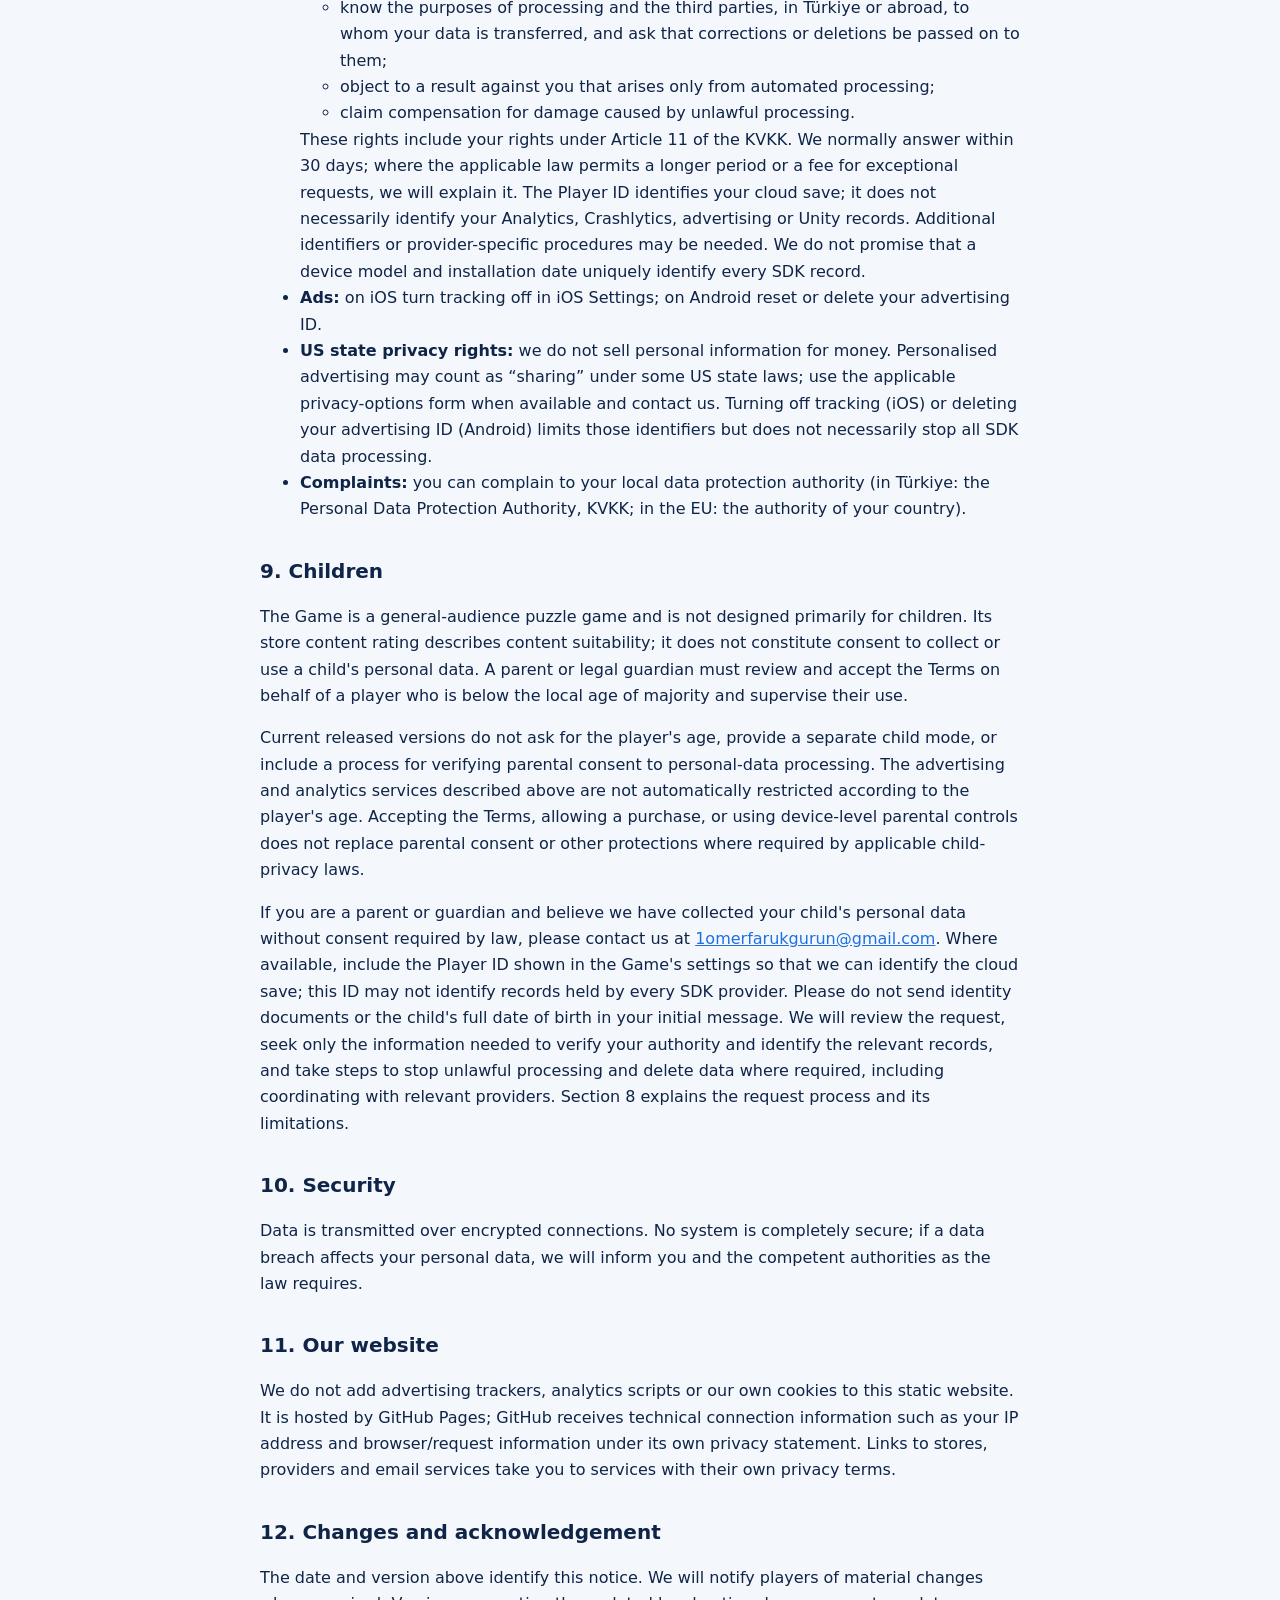
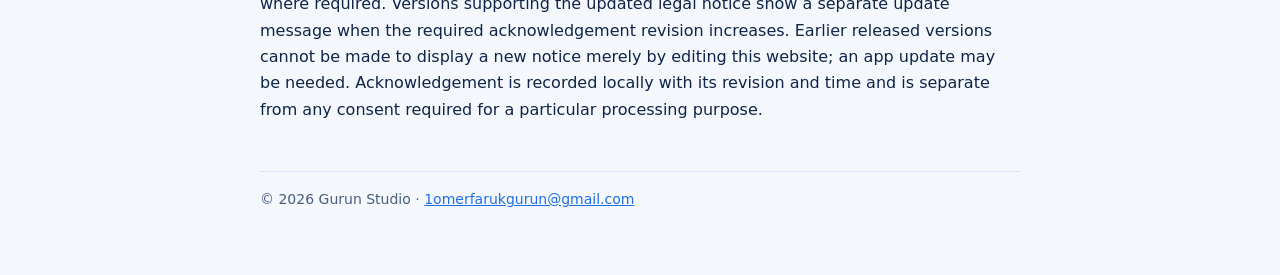
==== commit d0cdfd45: "Sand Fit CAS gizlilik ve reklam kayıtlarını güncelle" ====
--- a/sandfit/privacy/index.html
+++ b/sandfit/privacy/index.html
@@ -14,7 +14,7 @@
 </header>
 
 <h1>Privacy Policy</h1>
-<p class="muted">Effective date: 24 November 2026 · Version 8</p>
+<p class="muted">Effective date: 25 November 2026 · Version 9</p>
 
 <p>This policy explains what information the mobile game <strong>Sand Fit: Block Puzzle</strong> (the “Game”) collects, why, who it is shared with, and the choices you have. The Game is published by <strong>Ömer Faruk Gürün</strong>, using the name <strong>Gurun Studio</strong> (Türkiye), referred to as “we”. Contact: <a href="mailto:1omerfarukgurun@gmail.com">1omerfarukgurun@gmail.com</a>.</p>
 
@@ -22,8 +22,8 @@
 <ul>
   <li>The Game has no sign-in screen. We do not ask for your name, email address, phone number, contacts, photos or precise location.</li>
   <li>Your progress, coins, boosters and purchases are stored on your device and backed up to a cloud save under a random, pseudonymous player ID. Restoration depends on the platform and available credentials and is not guaranteed. Settings stay on your device.</li>
-  <li>The Game shows ads through Google AdMob. Versions containing the Unity Ads SDK may also use Unity Ads through AdMob mediation when configured. Some earlier releases contain the AppLovin SDK; including a network SDK does not mean that its ads are enabled. Google Firebase provides cloud saves, analytics and crash reports.</li>
-  <li>The Game uses the Meta SDK to measure our Instagram and Facebook ads. Its activation is controlled by the Google consent status. Older releases enable automatic app-event logging, which can include purchase events in addition to installs and launches.</li>
+  <li>Current store releases use Google AdMob mediation with Unity Ads. We are preparing releases using CAS.AI mediation and Tenjin for advertising and campaign measurement. SDK processing described for those releases applies only when that version is installed. A network being included does not mean every network serves ads to every player. Firebase provides saves, analytics, crash reports and remote settings.</li>
+  <li>The Game uses the Meta SDK to measure our Instagram and Facebook ads. Activation depends on the advertising consent flow reported by the installed version: Google UMP in earlier releases and CAS Consent Flow in the prepared CAS releases. Older releases enable automatic app-event logging, which can include purchase events in addition to installs and launches.</li>
   <li>Purchases are processed by Google Play or the Apple App Store. We never see your payment details.</li>
 </ul>
 
@@ -36,11 +36,14 @@
   <tr><td><strong>Cloud save</strong>: a random pseudonymous player ID created by the Game, and under it your level, coins, boosters, owned items, claimed rewards, Game version and the time of the last save. On Android, if you use Google Play Games, your Play Games player ID and display name are linked to this ID.</td><td>Keep your progress and purchased coins if you reinstall the Game or change your phone.</td><td>Firebase Authentication, Cloud Firestore, Google Play Games Services (Android)</td></tr>
   <tr><td><strong>Crash and error reports</strong>: stack traces, device state at the time of the crash, installation identifier.</td><td>Find and fix crashes.</td><td>Firebase Crashlytics</td></tr>
   <tr><td><strong>Advertising data</strong>: advertising ID, IP address, device information, ad interactions, and your consent choice where required.</td><td>Show ads, measure them, prevent ad fraud; personalised ads only where you allowed them.</td><td>Google AdMob, Google User Messaging Platform</td></tr>
-  <tr><td><strong>Unity Ads SDK</strong>: device/app and network information, user/device identifiers, IP-derived approximate location, ad interactions, purchase-related information, SDK performance diagnostics and privacy choices; information you choose to submit when reporting an ad. Available fields depend on the platform, SDK settings and permissions.</td><td>Deliver and measure ads, operate and improve the SDK, handle ad reports, prevent fraud and personalise where permitted.</td><td>Unity Technologies, in supported releases using AdMob mediation.</td></tr>
-  <tr><td><strong>AppLovin advertising SDK</strong>: device/app and network information, IP address, available advertising/vendor identifiers, ad interactions and privacy signals. Fields depend on permissions and platform settings. We do not provide a player email or phone number to AppLovin.</td><td>Provide and measure ads, prevent fraud and personalise where permitted.</td><td>AppLovin Corporation, when enabled through AdMob mediation in supported releases.</td></tr>
-  <tr><td><strong>Meta app events</strong>: installation/activation and app launches, app and SDK version, device and operating-system information, SDK identifiers, IP address and advertising identifier where available and permitted. Older releases with automatic event logging enabled can also send purchase-related events. Our code requests activation when Google UMP reports that a privacy-options entry point is not required; that status is not a complete legal assessment of your region or consent.</td><td>Measure how many players our Instagram and Facebook ads bring.</td><td>Meta Platforms (Meta SDK)</td></tr>
+  <tr><td><strong>Unity Ads SDK</strong>: device/app and network information, user/device identifiers, IP-derived approximate location, ad interactions, purchase-related information, SDK performance diagnostics and privacy choices; information you choose to submit when reporting an ad. Available fields depend on the platform, SDK settings and permissions.</td><td>Deliver and measure ads, operate and improve the SDK, handle ad reports, prevent fraud and personalise where permitted.</td><td>Unity Technologies, in supported releases using AdMob or CAS mediation.</td></tr>
+  <tr><td><strong>AppLovin advertising SDK</strong>: device/app and network information, IP address, available advertising/vendor identifiers, ad interactions and privacy signals. Fields depend on permissions and platform settings. We do not provide a player email or phone number to AppLovin.</td><td>Provide and measure ads, prevent fraud and personalise where permitted.</td><td>AppLovin Corporation, when enabled through AdMob or CAS mediation in supported releases.</td></tr>
+  <tr><td><strong>Meta app events</strong>: installation/activation and app launches, app and SDK version, device and operating-system information, SDK identifiers, IP address and advertising identifier where available and permitted. Older releases with automatic event logging enabled can also send purchase-related events. Our code requests activation when the installed advertising consent flow reports that consent is not required. That status is not a blanket permission or a complete legal assessment.</td><td>Measure how many players our Instagram and Facebook ads bring.</td><td>Meta Platforms (Meta SDK)</td></tr>
   <tr><td><strong>Purchases</strong>: product, order/transaction ID and purchase receipt.</td><td>Deliver and restore purchases, prevent duplicate delivery, and provide purchase processing and transaction reporting. The Game has no separate developer-operated receipt-validation server.</td><td>Google Play Billing, Apple App Store, Unity In-App Purchasing</td></tr>
   <tr><td><strong>Unity purchase SDK data</strong>: product, price/currency, transaction identifiers, purchase attempts/results, receipts or store purchase payloads, installation/session and vendor identifiers, app/engine/SDK version, device model, language/region and operating system. Available fields depend on the platform, SDK configuration and permissions.</td><td>Operate purchasing, transaction reconciliation, diagnostics and Unity's SDK reporting under its applicable terms.</td><td>Unity Technologies (Unity IAP 5.4.3)</td></tr>
+  <tr><td><strong>CAS.AI mediation and advertising partners</strong> (in CAS-enabled releases): advertising and installation/device identifiers where available, IP-derived approximate location, device/app and connection details, ad views/clicks, advertising revenue, purchase-related signals, diagnostics and privacy choices.</td><td>Request and deliver ads, measure revenue and performance, prevent fraud, and personalise advertising where permitted.</td><td>CAS.AI (CLEAR INVEST LTD) and the advertising partners listed in section 5.</td></tr>
+  <tr><td><strong>Tenjin measurement</strong> (in CAS-enabled releases): install/launch and campaign-referrer information, available device/advertising identifiers, technical app/device information, advertising revenue and completed-purchase data (product, amount, currency, quantity, transaction identifiers and store validation payloads).</td><td>Attribute installs and measure campaign results and revenue.</td><td>Tenjin, Inc., through the CAS integration.</td></tr>
+  <tr><td><strong>Analytics exports and technical partner access</strong>: raw event records with pseudonymous identifiers, gameplay, device, country, acquisition, purchase and advertising-event fields; advertising identifiers when present in Analytics. Authorised CAS technical staff also have project access that can reach cloud saves and diagnostics.</td><td>Prepare and evaluate advertising tests, troubleshoot the integration and analyse game performance.</td><td>Google BigQuery and authorised CAS.AI staff and reporting services.</td></tr>
   <tr><td><strong>Remote settings</strong>: Firebase installation identifier and technical request information such as IP address and app version.</td><td>Deliver version-appropriate game settings.</td><td>Firebase Remote Config / Firebase Installations</td></tr>
   <tr><td><strong>Support messages</strong>: your email address and what you write to us.</td><td>Answer your request.</td><td>Email</td></tr>
 </table>
@@ -48,13 +51,13 @@
 <p>Settings such as sound, vibration and language are stored only on your device. The cloud save holds no email address or other contact detail; client access is restricted by Firestore rules to the authenticated owner of the player ID. Authorised service administrators can also access data for support, security and deletion requests. On Android the Game signs in to Google Play Games silently when you use it, so the same save is found again after a reinstall; if you do not use Play Games, removing the Game also removes the ID from the device and a reinstall starts a new save.</p>
 
 <h2>3. Advertising, notifications and choices</h2>
-<p>If you are in the European Economic Area, the United Kingdom or Switzerland, the Game asks for your consent before personalised ads are shown, using Google’s consent form, which also lists Google’s advertising partners. If you do not consent, ads may be non-personalised, limited, or unavailable, depending on the consent state and Google's requirements. In versions that display “Ad privacy choices” in Settings, that button reopens Google's privacy-options form when required. Earlier versions do not include that button; device-level controls and the contact address remain available.</p>
-<p><strong>iOS:</strong> the Game asks for permission to track (App Tracking Transparency). AdMob, Meta and Unity Ads in supported versions may access your device’s advertising identifier (IDFA) only if you allow it. You can change this at any time in <strong>iOS Settings → Privacy &amp; Security → Tracking</strong>.</p>
+<p>Earlier releases use Google's User Messaging Platform (UMP) for supported advertising privacy messages. CAS-enabled releases use CAS Consent Flow and its configured consent-management provider. Where applicable, the form presents advertising partners and choices; closing it is not proof that you agreed to every purpose. Depending on your choices and the provider's requirements, ads can be non-personalised, limited or unavailable. The “Ad privacy choices” option in supported versions reopens the applicable form. Device controls and the contact address below are also available.</p>
+<p><strong>iOS:</strong> the Game asks for permission to track (App Tracking Transparency). Advertising and measurement providers in supported versions may access your device’s advertising identifier (IDFA) only if you allow it. You can change this at any time in <strong>iOS Settings → Privacy &amp; Security → Tracking</strong>.</p>
 <p><strong>Android:</strong> you can reset or delete your advertising ID in your device settings (Settings → Privacy → Ads, or Google → Ads).</p>
 <p>Personalised ads involve automated profiling by the advertising providers listed above based on the advertising data described above. We do not make any decisions about you that have legal or similarly significant effects. Buying <strong>Remove Ads</strong> removes the ads shown between levels; ads you choose to watch for rewards remain available.</p>
 
 <p><strong>Local reminders:</strong> with your device permission where required, the Game schedules notifications on the device. It stores recent play times, last-session time and permission-prompt history locally. It does not use Firebase Cloud Messaging or a remote push-token service. Notification permission/opening events, reward-calendar use, rescue results and thermal-state events may be included in Firebase Analytics. You can disable notifications in your device settings.</p>
-<p><strong>Reading is not consent:</strong> accepting the Terms or acknowledging this notice does not itself grant advertising, analytics or tracking consent. ATT concerns cross-app tracking; Google UMP concerns supported advertising privacy messages. Neither is a blanket consent for every SDK. Released versions currently have no separate in-game Firebase Analytics or Crashlytics opt-out; contact us about your rights and choices.</p>
+<p><strong>Reading is not consent:</strong> accepting the Terms or acknowledging this notice does not itself grant advertising, analytics or tracking consent. ATT concerns cross-app tracking; UMP and CAS Consent Flow concern the supported advertising privacy messages. Neither is a blanket consent for every SDK. Released versions currently have no separate in-game Firebase Analytics or Crashlytics opt-out; contact us about your rights and choices.</p>
 
 <h2>4. Legal bases</h2>
 <p>Where the GDPR or Türkiye’s Personal Data Protection Law No. 6698 (KVKK) applies, the data controller is Ömer Faruk Gürün (Gurun Studio). Data is collected automatically through the Game and the services listed above, and we process it:</p>
@@ -71,12 +74,16 @@
   <li><strong>Google LLC</strong> and its affiliates: Firebase (Authentication, Cloud Firestore, Analytics, Crashlytics, Remote Config), Google Play Games Services, AdMob and the User Messaging Platform, and Google Play Billing.</li>
   <li><strong>Apple Inc.</strong> (iOS only): App Store purchases.</li>
   <li><strong>Meta Platforms</strong>: advertising measurement and the SDK data described above.</li>
-  <li><strong>AppLovin Corporation</strong>: advertising and associated SDK data when enabled through AdMob mediation.</li>
+  <li><strong>AppLovin Corporation</strong>: advertising and associated SDK data when enabled in a supported release.</li>
   <li><strong>Unity Technologies</strong>: Unity IAP purchase processing, technical data and transaction reporting; Unity Ads advertising and associated SDK data in supported releases.</li>
+  <li><strong>CAS.AI (CLEAR INVEST LTD)</strong>: ad mediation, advertising-test measurement and technical integration support. Authorised staff have Firebase project and Analytics access; designated reporting services can read exported BigQuery tables, and the authorised automation service can also write those tables. This access is broader than aggregate dashboard reports.</li>
+  <li><strong>Tenjin, Inc.</strong>: campaign attribution and revenue measurement in CAS-enabled releases.</li>
   <li><strong>GitHub</strong>: hosting this website through GitHub Pages.</li>
 </ul>
+<p>Advertising partners included in the prepared CAS integration are Google AdMob, Unity Ads and ironSource/Unity LevelPlay, AppLovin, Meta Audience Network, Liftoff Monetize (Vungle), InMobi, Chartboost, Mintegral, Pangle, BIGO Ads, Yango Ads, YSO Network, CAS Exchange, Ogury, Monetrix and Moloco. Actual availability depends on the release, region, consent and network configuration. These providers may process the advertising data above under their own terms. The <a href="https://docs.page/cleveradssolutions/docs/android/mediated-networks" rel="noopener">CAS network directory</a> identifies the supported providers and their SDK documentation. That directory can contain networks not installed in this Game; the list in this paragraph describes our prepared integration.</p>
 <p>More information:</p>
 <ul>
+  <li><a href="https://cas.ai/privacy-policy/" rel="noopener">CAS.AI Privacy Policy</a> · <a href="https://tenjin.com/privacy/" rel="noopener">Tenjin Privacy Policy</a></li>
   <li><a href="https://firebase.google.com/support/privacy" rel="noopener">Firebase privacy information</a></li>
   <li><a href="https://policies.google.com/technologies/partner-sites" rel="noopener">How Google uses information from apps that use its services</a></li>
   <li><a href="https://policies.google.com/privacy" rel="noopener">Google Privacy Policy</a></li>
@@ -89,7 +96,9 @@
 <p>We may also disclose information if required by law or by a court or authority, or where needed to protect the rights and safety of our players or ourselves. If the Game is transferred to another publisher (for example in a sale or a publishing agreement), the data described here may be transferred with it; the new publisher must keep protecting it, and this policy will be updated to name them.</p>
 
 <h2>6. International transfers</h2>
-<p>Google, Meta, AppLovin, Unity, Apple and GitHub may process data in the United States, the European Economic Area and other countries. Applicable provider terms describe their processing locations and transfer mechanisms, which may include Standard Contractual Clauses or participation in a recognised data-protection framework. The applicable safeguard depends on the provider, the parties and your jurisdiction; use of an SDK is not by itself proof that all transfer requirements are satisfied. Contact us for information about the recipients and safeguards relevant to your request. Mandatory rights under the GDPR, UK law and Article 9 of the KVKK are not waived by using the Game or acknowledging this notice.</p>
+<p>Google, CAS.AI and its advertising partners, Tenjin, Meta, Unity, Apple and GitHub may process data in the United States, the European Economic Area and other countries. Applicable provider terms describe their processing locations and transfer mechanisms, which may include Standard Contractual Clauses or participation in a recognised data-protection framework. The applicable safeguard depends on the provider, the parties and your jurisdiction; use of an SDK is not by itself proof that all transfer requirements are satisfied. Contact us for information about the recipients and safeguards relevant to your request. Mandatory rights under the GDPR, UK law and Article 9 of the KVKK are not waived by using the Game or acknowledging this notice.</p>
+
+<p>The configured BigQuery export uses the europe-central2 region in Poland. This does not restrict the locations from which authorised recipients can access data or where other providers process it. Tenjin describes processing in the United States. We remain your contact for rights requests.</p>
 
 <h2>7. Retention</h2>
 <ul>
@@ -97,13 +106,14 @@
   <li>The cloud save and authentication record are retained to provide restoration until their deletion is requested or the service is ended. The current implementation does not automatically delete inactive saves after 24 months.</li>
   <li>User/event-level Analytics data follows the Google Analytics property's configured retention period. In the standard service this is generally 2 or 14 months; new activity can reset user-level retention. Aggregated reports are not subject to the same retention limit.</li>
   <li>Firebase states that removal of crash reports and associated identifiers from live/backup systems begins after 90 days; this is not a promise of complete erasure on day 90.</li>
+  <li>BigQuery exports are separate copies and do not automatically inherit the Analytics retention setting. No automatic expiry has yet been configured for this export. We review these records for continued need and include relevant exports and partner-held records when handling a valid deletion request.</li>
   <li>Support emails are kept as long as needed to handle your request.</li>
   <li>The Game keeps recent delivery transaction IDs locally to avoid duplicate rewards. Store and Unity records follow their applicable retention terms; legally required records may be retained where necessary. Advertising and SDK service records follow the relevant provider's retention and deletion rules.</li>
 </ul>
 
 <h2 id="delete">8. Your rights and choices</h2>
 <ul>
-  <li><strong>Delete your data:</strong> uninstalling the Game (or clearing its data in your device settings) deletes the progress and settings on your device. To also delete the cloud save, email us the Player ID shown at the bottom of the Game’s settings window; we normally respond and act on valid requests within 30 days, subject to applicable law and identity verification. Requests cover the cloud-save document and associated Firebase Authentication record, not merely the local app. Provider backup deletion may take longer under their published schedules. Deletion cannot be undone.</li>
+  <li><strong>Delete your data:</strong> uninstalling the Game (or clearing its data in your device settings) deletes the progress and settings on your device. To also delete the cloud save, email us the Player ID shown at the bottom of the Game’s settings window; we normally respond and act on valid requests within 30 days, subject to applicable law and identity verification. Requests cover the cloud-save document and associated Firebase Authentication record, not merely the local app. We also assess relevant Analytics exports and records shared with CAS.AI, Tenjin and advertising partners and coordinate applicable requests; deleting a cloud save alone does not erase those separate records. Provider backup deletion may take longer under their published schedules. Deletion cannot be undone.</li>
   <li><strong>Other requests:</strong> email us. Depending on where you live, you have the right to:
     <ul>
       <li>know whether we process your data, and get access to it and a copy of it;</li>
